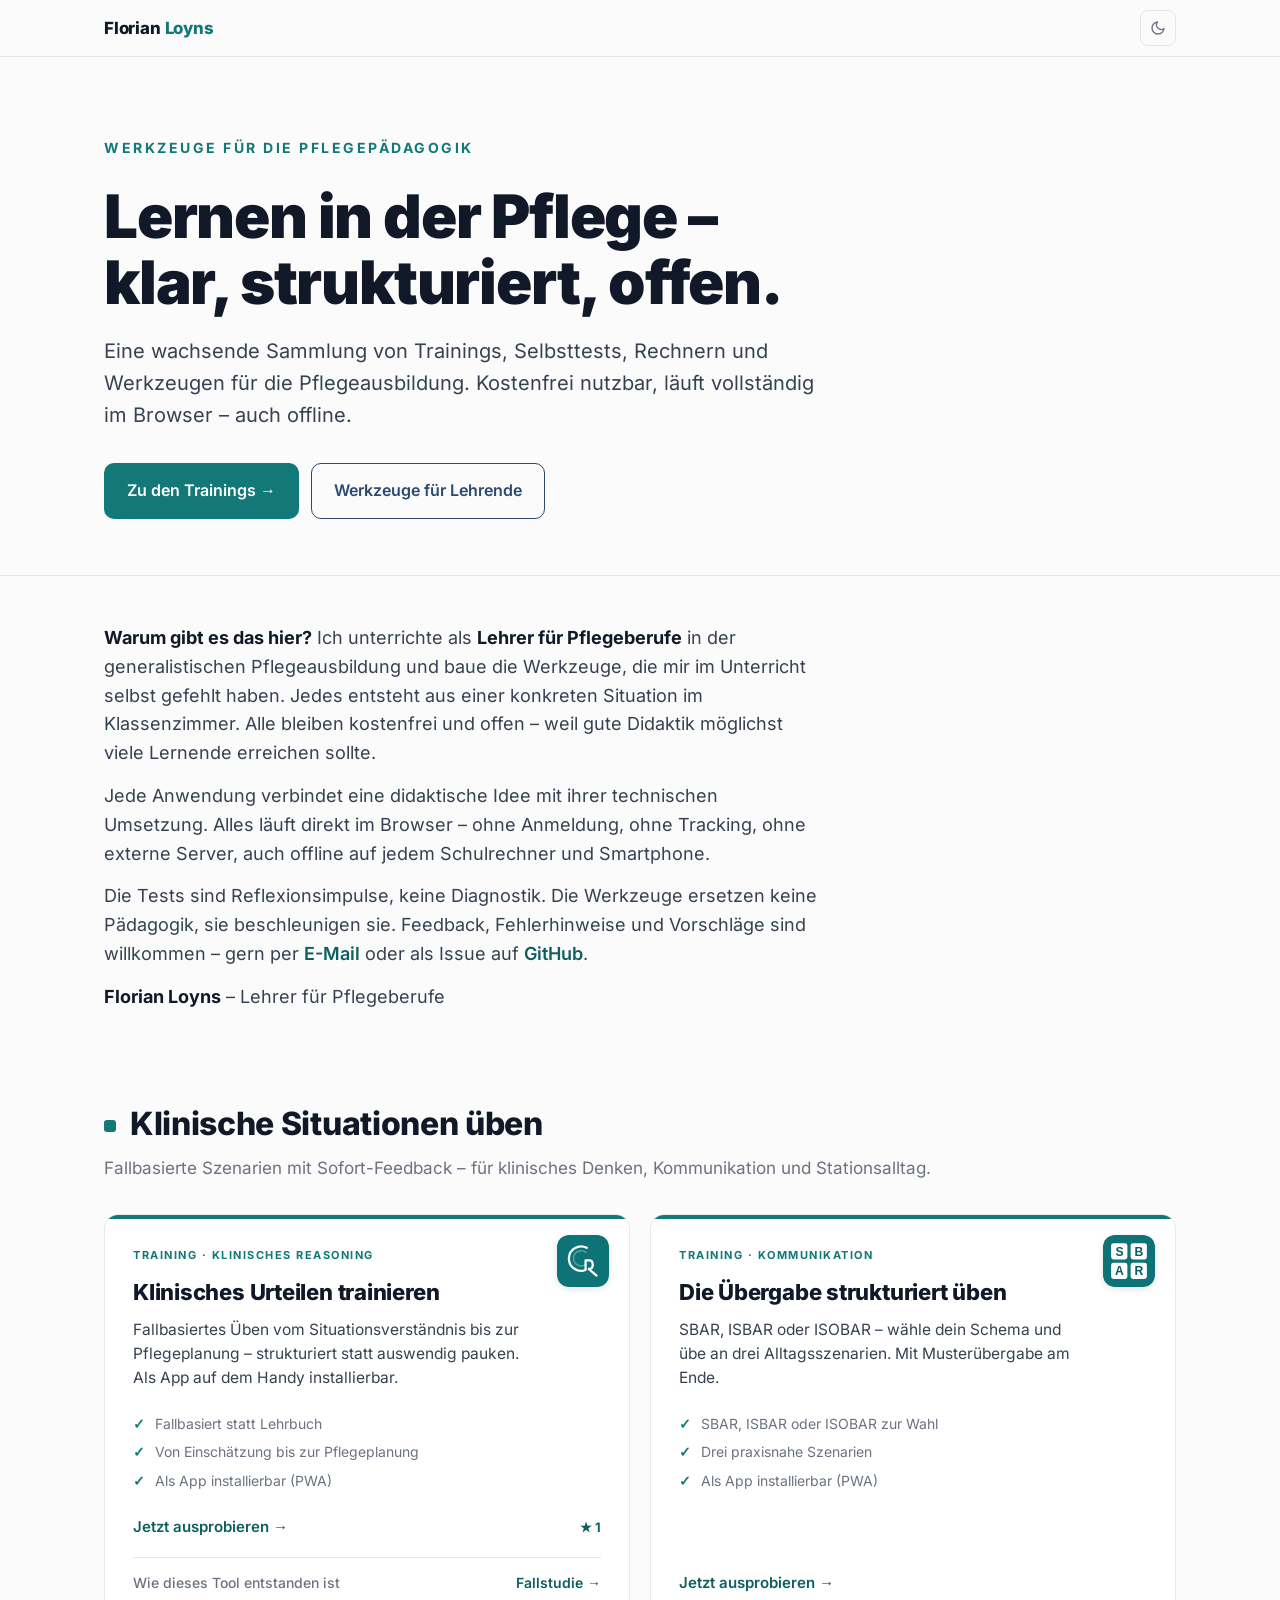
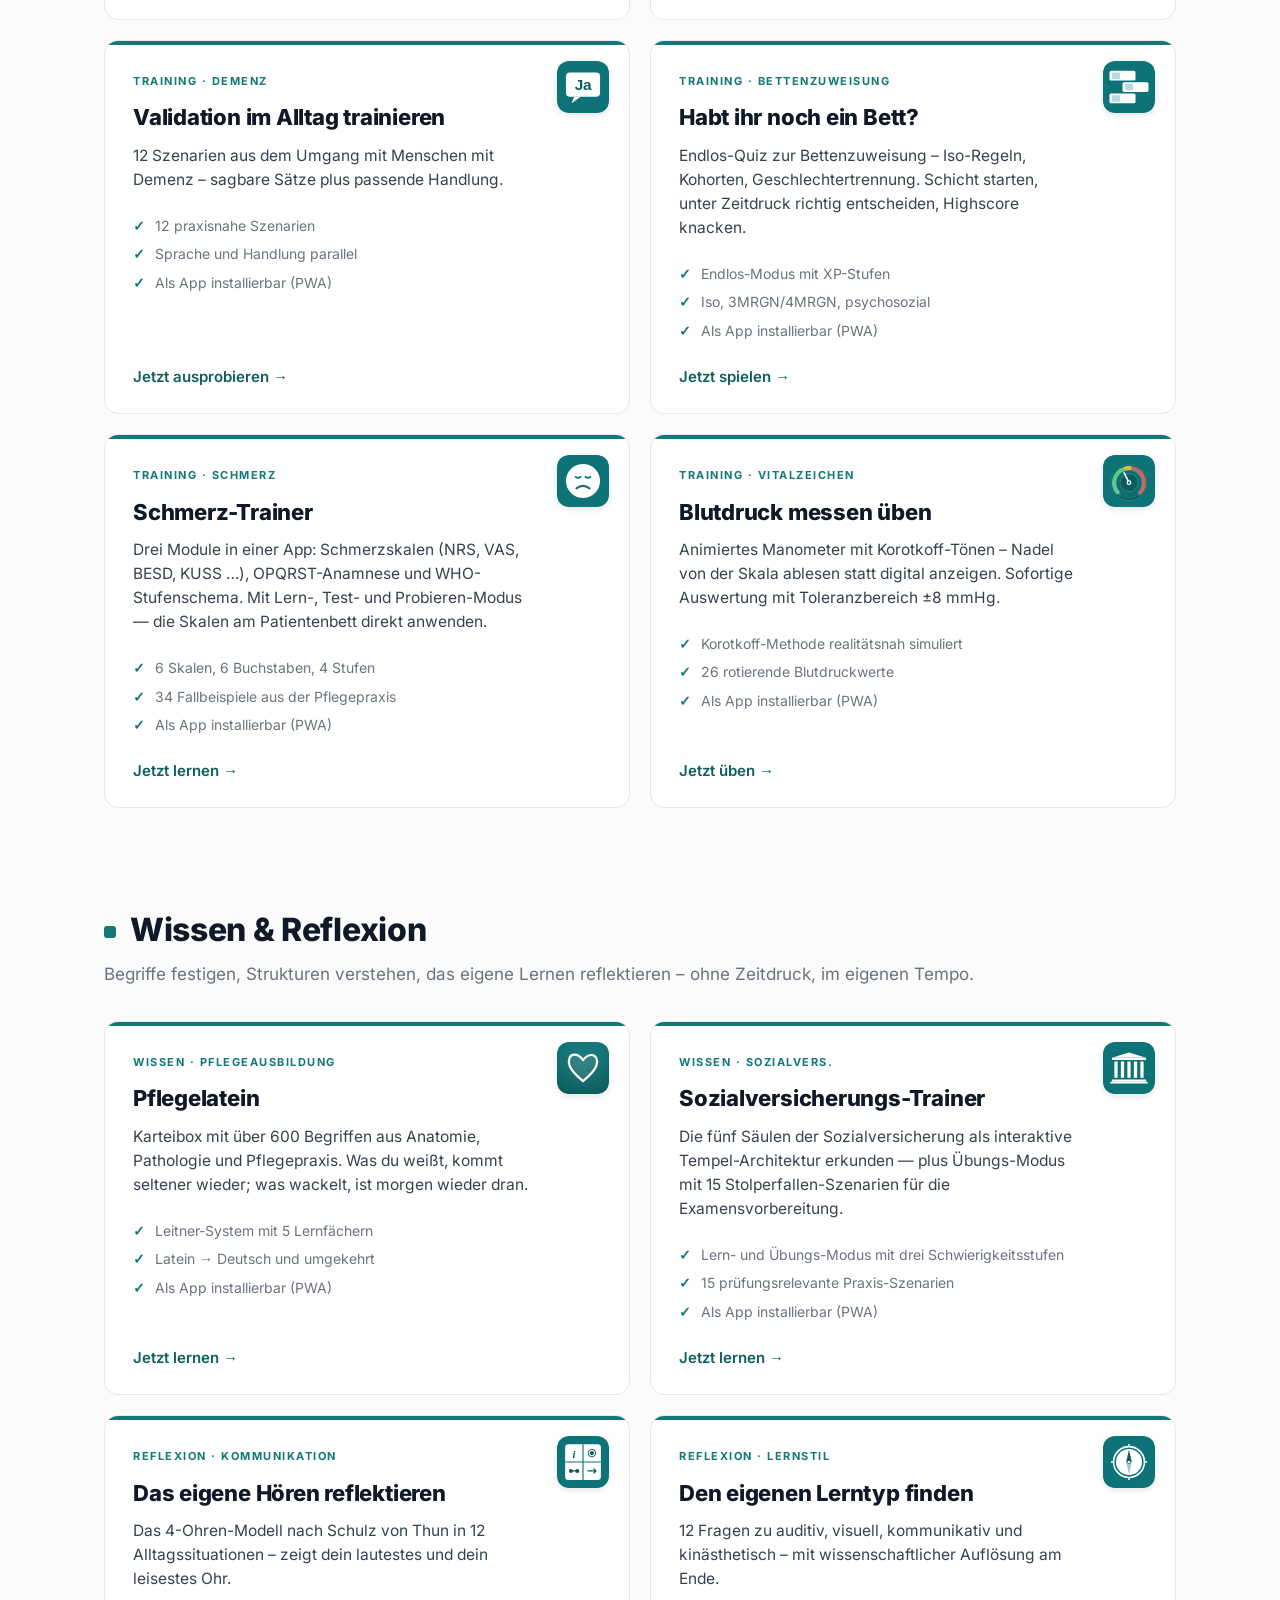
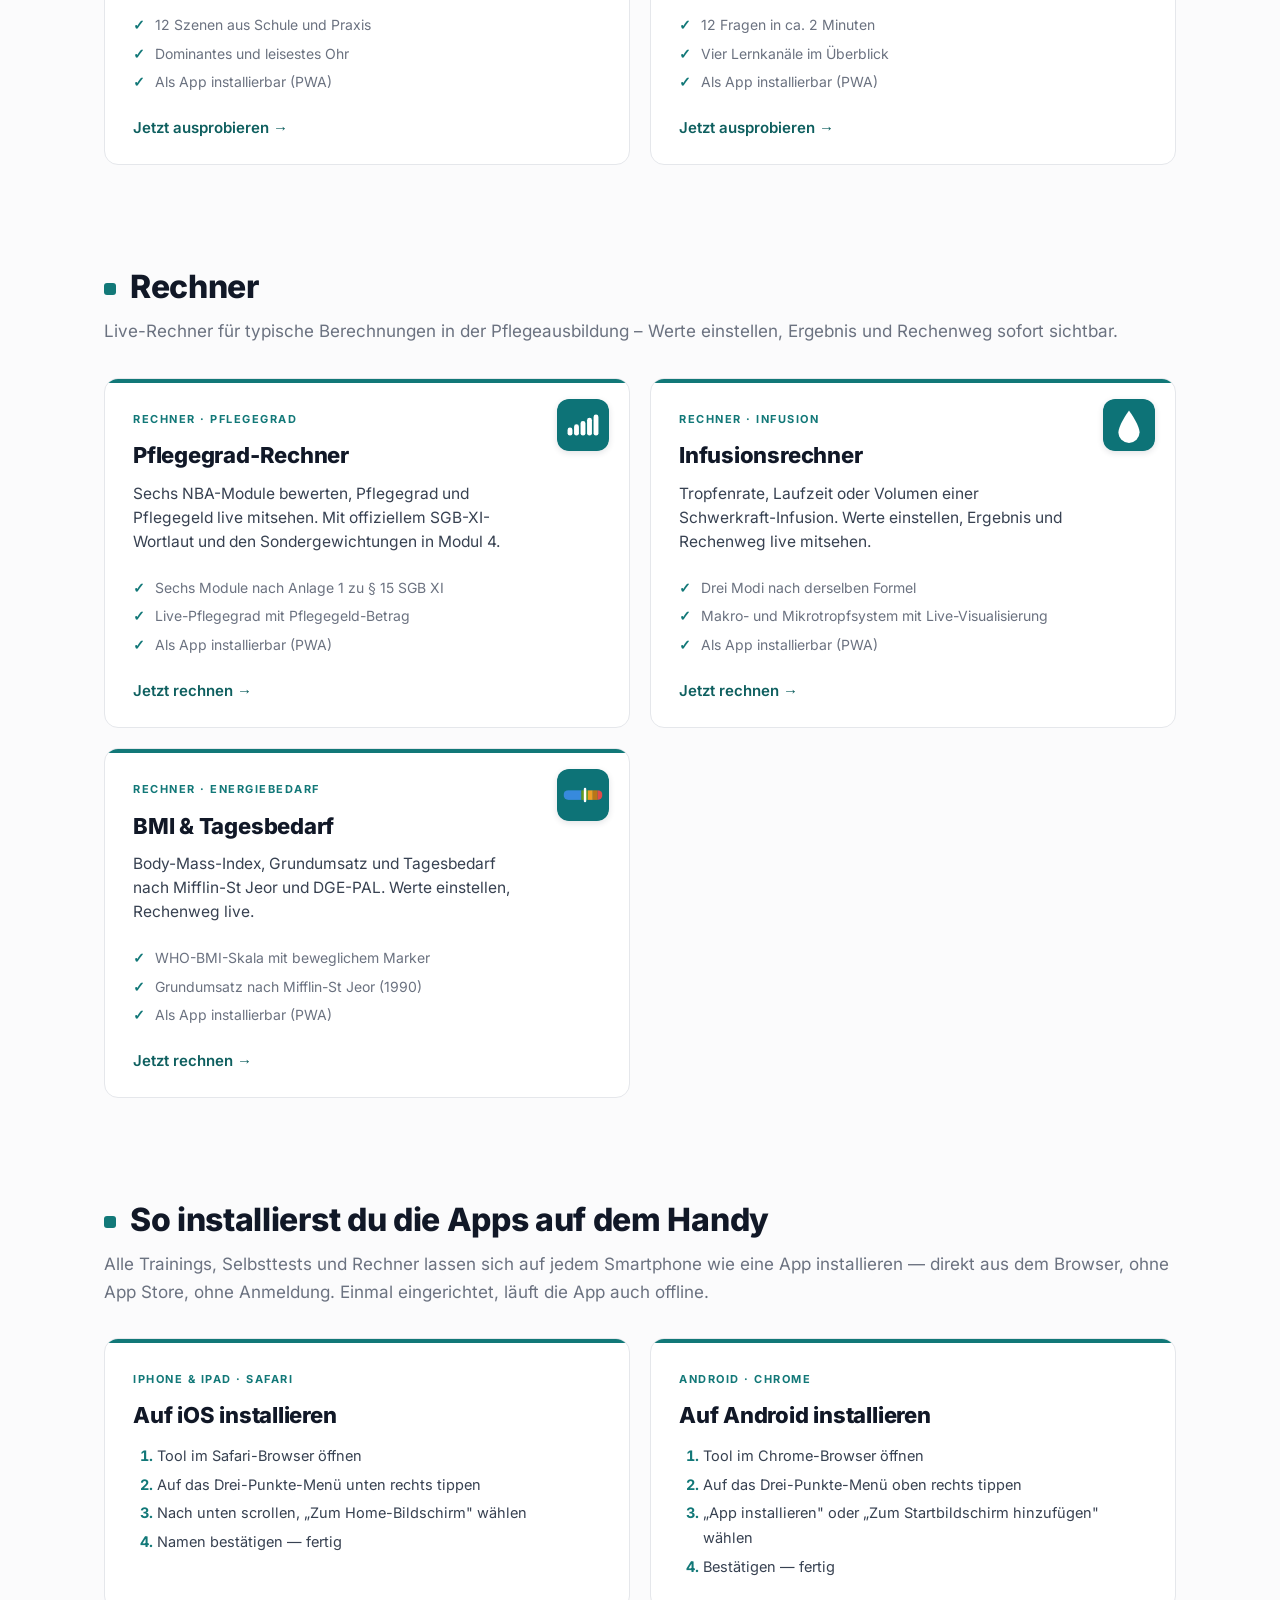
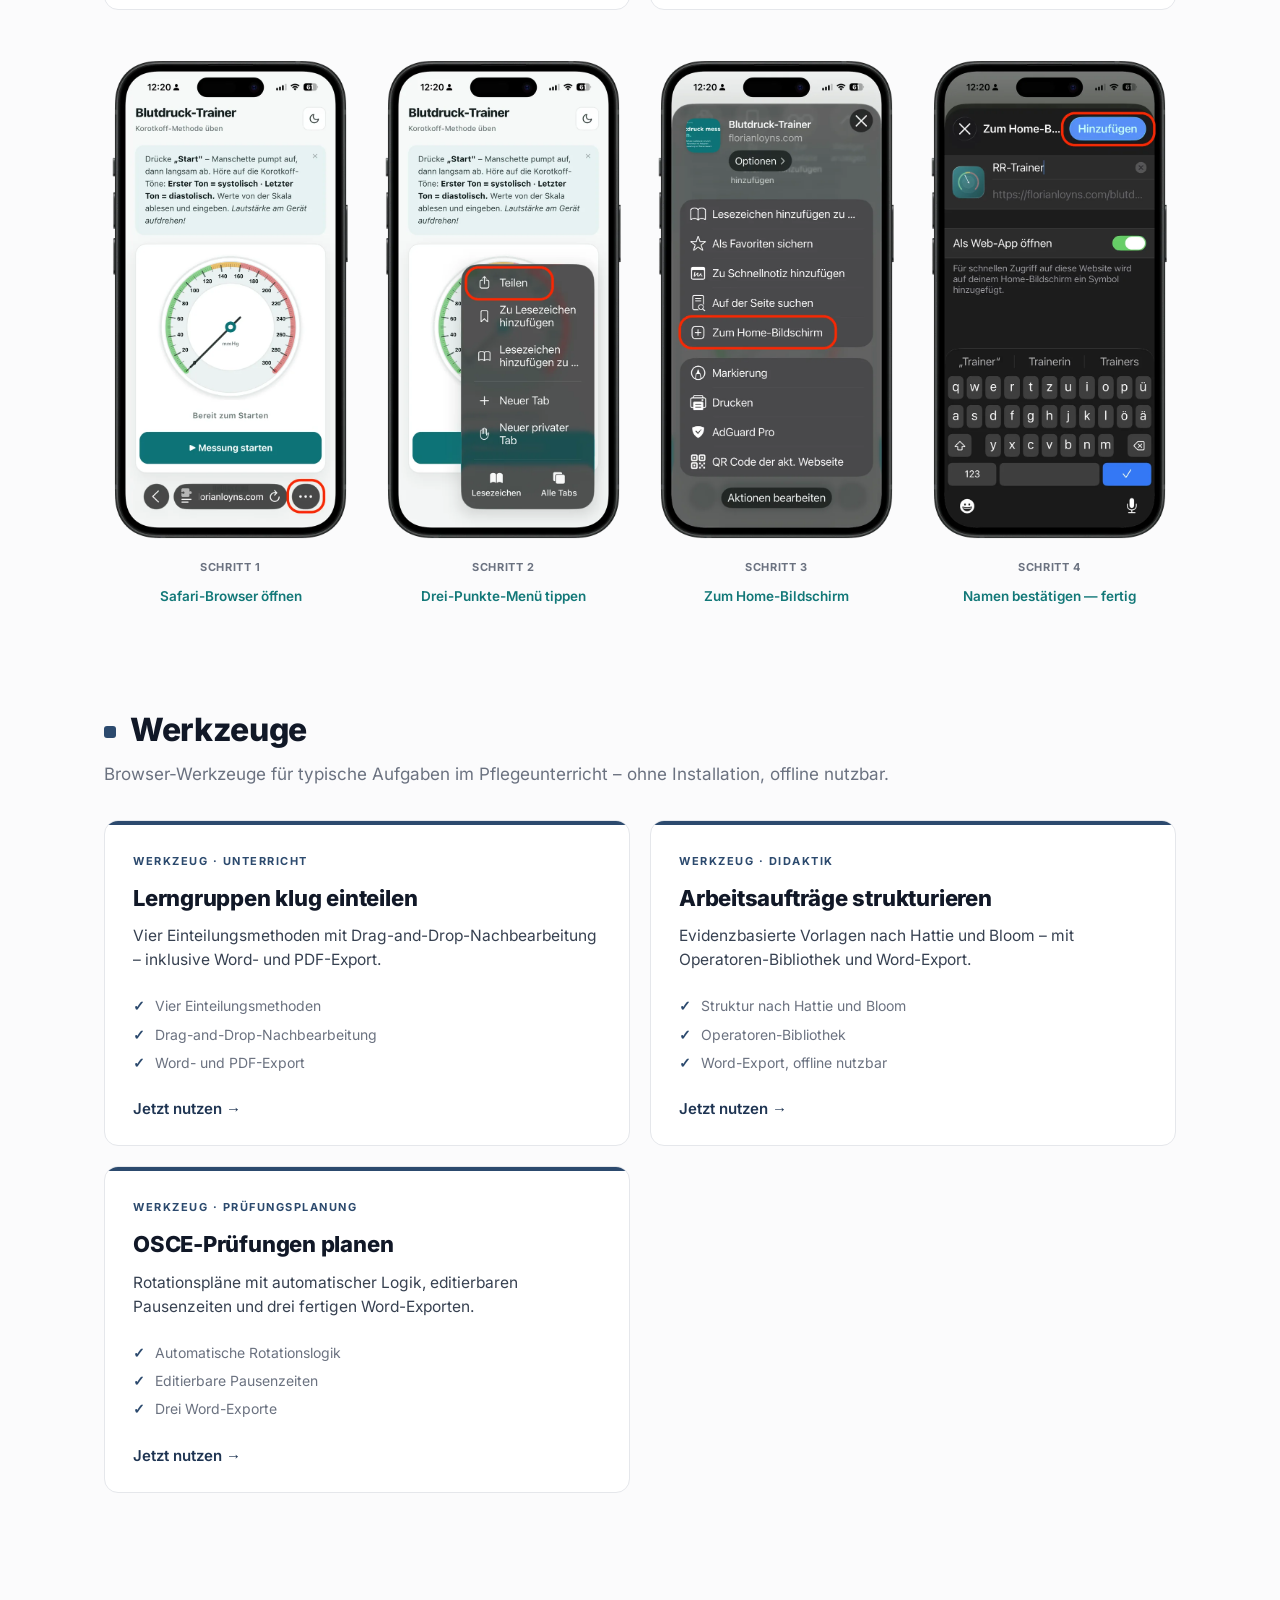
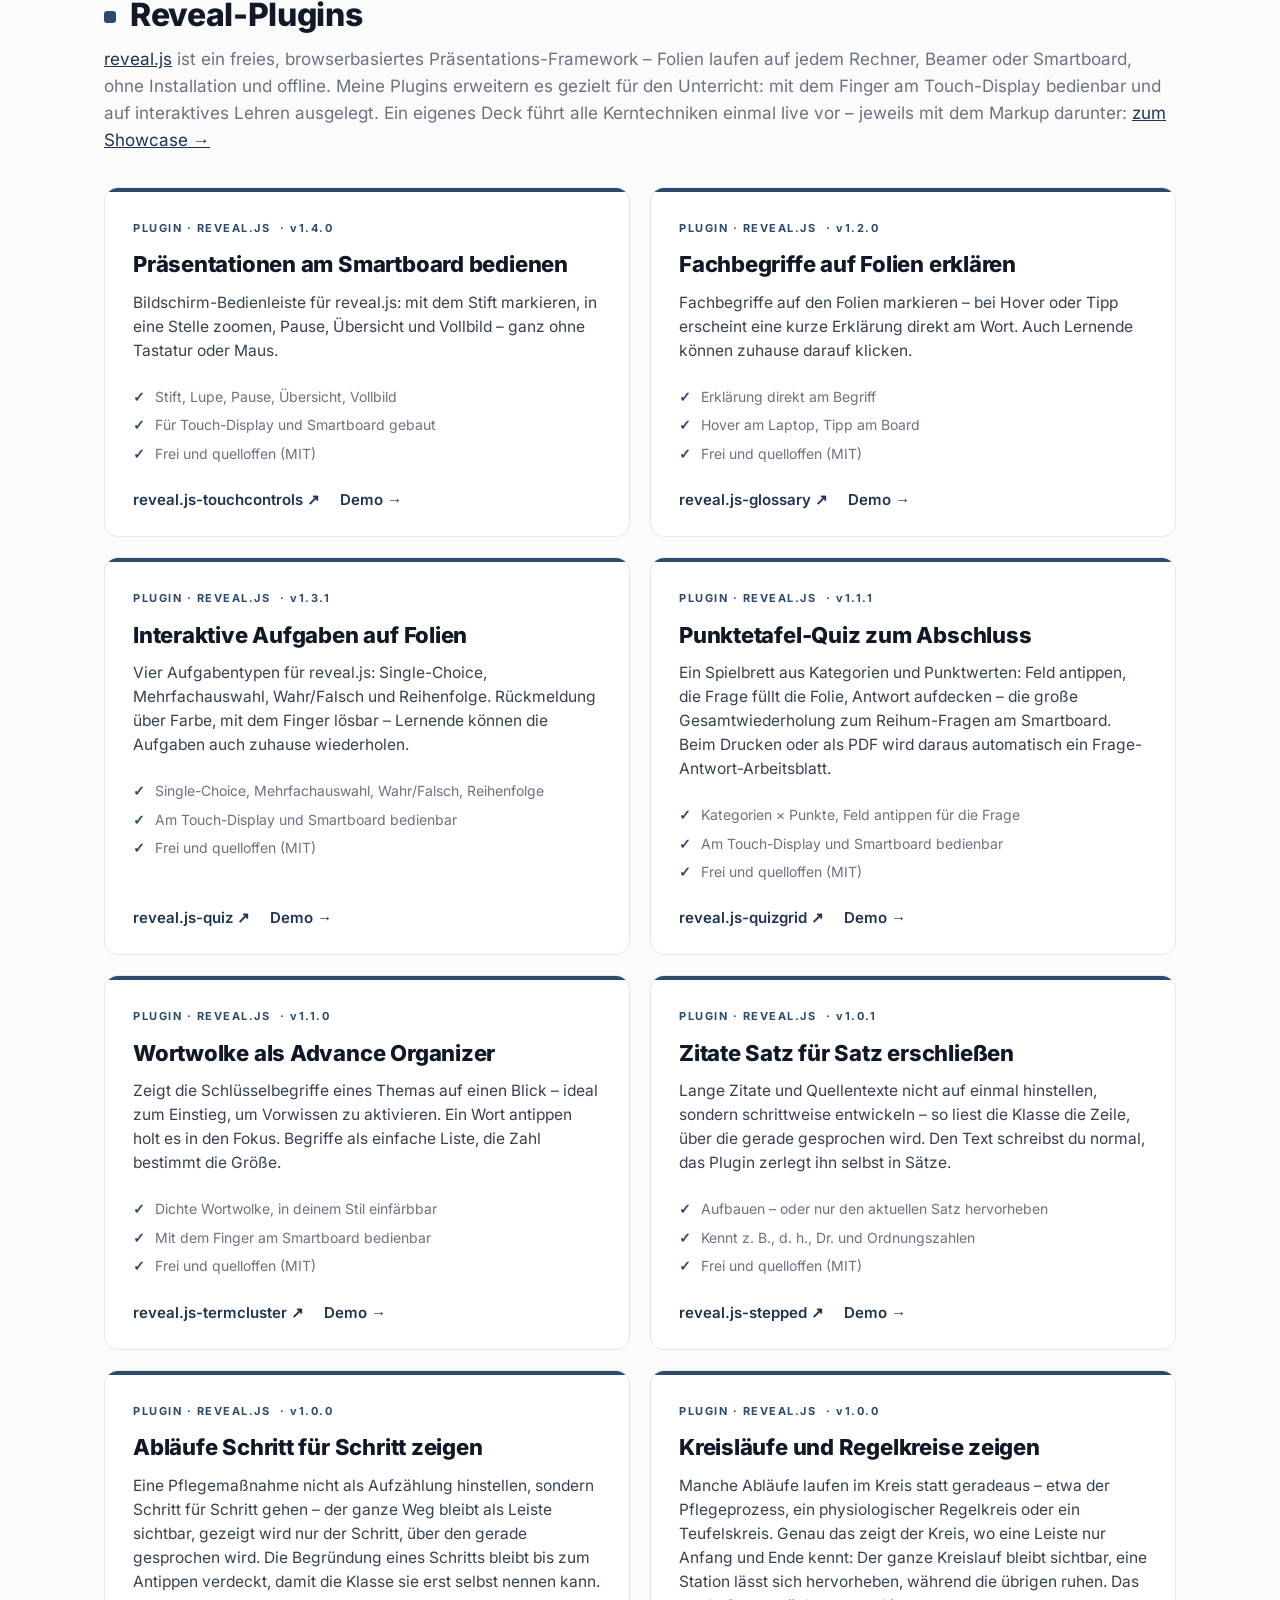
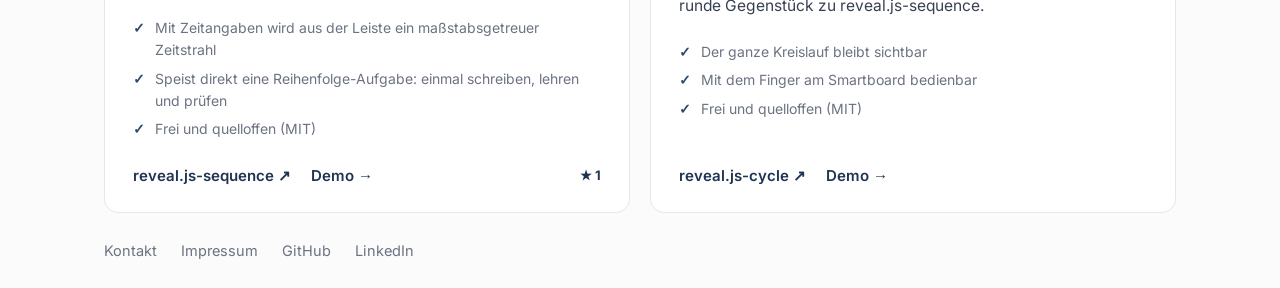
==== index.html @ 2b54a0cd "Add files via upload" ====
<!DOCTYPE html>
<html lang="de">
<head>
  <meta charset="UTF-8">
  <meta name="viewport" content="width=device-width, initial-scale=1.0, viewport-fit=cover">
  <title>Florian Loyns – Werkzeuge für die Pflegepädagogik</title>

  <meta name="description" content="Trainings und Selbsttests für Auszubildende und Werkzeuge für Lehrende in der Pflegeausbildung – kostenfrei, offline nutzbar, open source.">
  <link rel="canonical" href="https://florianloyns.com/">
  <link rel="preload" href="fonts/inter-latin-wght-normal.woff2" as="font" type="font/woff2" crossorigin>
  <meta name="robots" content="index,follow">
  <meta name="theme-color" content="#127878">

  <!-- Inline SVG favicon, 'fl' monogram in teal -->
  <link rel="icon" type="image/svg+xml" href="data:image/svg+xml,%3Csvg%20xmlns%3D%22http%3A%2F%2Fwww.w3.org%2F2000%2Fsvg%22%20viewBox%3D%220%200%2064%2064%22%3E%3Crect%20width%3D%2264%22%20height%3D%2264%22%20rx%3D%2214%22%20fill%3D%22%23127878%22%2F%3E%3Ctext%20x%3D%2232%22%20y%3D%2246%22%20font-family%3D%22system-ui%2C-apple-system%2CSegoe%20UI%2CRoboto%22%20font-size%3D%2236%22%20font-weight%3D%22900%22%20fill%3D%22white%22%20text-anchor%3D%22middle%22%3Efl%3C%2Ftext%3E%3C%2Fsvg%3E">
  <link rel="apple-touch-icon" href="data:image/svg+xml,%3Csvg%20xmlns%3D%22http%3A%2F%2Fwww.w3.org%2F2000%2Fsvg%22%20viewBox%3D%220%200%2064%2064%22%3E%3Crect%20width%3D%2264%22%20height%3D%2264%22%20rx%3D%2214%22%20fill%3D%22%23127878%22%2F%3E%3Ctext%20x%3D%2232%22%20y%3D%2246%22%20font-family%3D%22system-ui%22%20font-size%3D%2236%22%20font-weight%3D%22900%22%20fill%3D%22white%22%20text-anchor%3D%22middle%22%3Efl%3C%2Ftext%3E%3C%2Fsvg%3E">

  <!-- Open Graph -->
  <meta property="og:type" content="website">
  <meta property="og:url" content="https://florianloyns.com/">
  <meta property="og:title" content="Florian Loyns – Werkzeuge für die Pflegepädagogik">
  <meta property="og:description" content="Trainings und Selbsttests für Auszubildende und Werkzeuge für Lehrende in der Pflegeausbildung – kostenfrei, offline nutzbar, open source.">
  <meta property="og:image" content="https://florianloyns.com/og-image.png">
  <meta property="og:image:width" content="1200">
  <meta property="og:image:height" content="630">
  <meta property="og:image:alt" content="Werkzeuge und Selbsttests für die Pflegepädagogik">
  <meta property="og:locale" content="de_DE">

  <!-- Twitter -->
  <meta name="twitter:card" content="summary_large_image">
  <meta name="twitter:title" content="Florian Loyns – Werkzeuge für die Pflegepädagogik">
  <meta name="twitter:description" content="Trainings und Selbsttests für Auszubildende und Werkzeuge für Lehrende.">
  <meta name="twitter:image" content="https://florianloyns.com/og-image.png">

  <!-- Structured Data -->
  <script type="application/ld+json">
  {
    "@context": "https://schema.org",
    "@graph": [
      {
        "@type": "Person",
        "@id": "https://florianloyns.com/#person",
        "name": "Florian Loyns",
        "jobTitle": "Lehrer für Pflegeberufe",
        "description": "Lehrer für Pflegeberufe und Pflegepädagoge. Entwickelt eine frei nutzbare Sammlung von Trainings, Selbsttests und Rechnern für die generalistische Pflegeausbildung – didaktisch konzipiert und technisch selbst umgesetzt.",
        "url": "https://florianloyns.com/",
        "sameAs": ["https://github.com/FlorianLoyns", "https://www.linkedin.com/in/florianloyns/"]
      },
      {
        "@type": "CollectionPage",
        "name": "Werkzeuge für die Pflegepädagogik",
        "description": "Trainings und Selbsttests für Auszubildende und Werkzeuge für Lehrende in der Pflegeausbildung.",
        "url": "https://florianloyns.com/",
        "author": { "@id": "https://florianloyns.com/#person" },
        "inLanguage": "de-DE"
      }
    ]
  }
  </script>

  <style>
    @font-face {
      font-family: "Inter";
      src: url("fonts/inter-latin-wght-normal.woff2") format("woff2");
      font-weight: 100 900;
      font-style: normal;
      font-display: swap;
    }
    :root {
      --teal: #127878;
      --teal-dark: #0e5f5f;
      --teal-soft: #e6f3f3;
      --marine: #2c4a6e;
      --marine-dark: #1e3452;
      --marine-soft: #eef2f7;
      --ink: #111827;
      --body: #374151;
      --muted: #6b7280;
      --bg: #fbfbfc;
      --surface: #ffffff;
      --border: #e5e7eb;
    }
    @media (prefers-color-scheme: dark) {
      :root {
        --teal: #2dd4bf; --teal-dark: #14b8a6; --teal-soft: rgba(45,212,191,.12);
        --marine: #7dd3fc; --marine-dark: #38bdf8; --marine-soft: rgba(125,211,252,.1);
        --ink: #f1f5f9; --body: #cbd5e1; --muted: #94a3b8;
        --bg: #0f172a; --surface: #1e293b; --border: #334155;
      }
    }
    [data-theme="dark"] {
      --teal: #2dd4bf; --teal-dark: #14b8a6; --teal-soft: rgba(45,212,191,.12);
      --marine: #7dd3fc; --marine-dark: #38bdf8; --marine-soft: rgba(125,211,252,.1);
      --ink: #f1f5f9; --body: #cbd5e1; --muted: #94a3b8;
      --bg: #0f172a; --surface: #1e293b; --border: #334155;
    }
    [data-theme="light"] {
      --teal: #127878; --teal-dark: #0e5f5f; --teal-soft: #e6f3f3;
      --marine: #2c4a6e; --marine-dark: #1e3452; --marine-soft: #eef2f7;
      --ink: #111827; --body: #374151; --muted: #6b7280;
      --bg: #fbfbfc; --surface: #ffffff; --border: #e5e7eb;
    }
    *, *::before, *::after { box-sizing: border-box; }
    html { scroll-behavior: smooth; }
    body {
      margin: 0;
      font-family: "Inter", -apple-system, BlinkMacSystemFont, "Segoe UI", Roboto, "Helvetica Neue", Arial, sans-serif;
      background: var(--bg);
      color: var(--body);
      line-height: 1.6;
      font-size: 17px;
      -webkit-font-smoothing: antialiased;
      -webkit-tap-highlight-color: transparent;
      touch-action: manipulation;
    }
    a { color: inherit; }

    .skip-link {
      position: absolute;
      left: 12px;
      top: -60px;
      background: var(--ink);
      color: #fff;
      padding: 10px 16px;
      border-radius: 8px;
      font-weight: 600;
      font-size: 14px;
      text-decoration: none;
      z-index: 100;
      transition: top .15s ease;
    }
    .skip-link:focus { top: 12px; outline: 2px solid var(--teal); }

    :focus-visible {
      outline: 3px solid var(--teal);
      outline-offset: 3px;
      border-radius: 4px;
    }
    .card:focus-visible { outline-offset: 4px; }

    .container {
      max-width: 1120px;
      margin: 0 auto;
      padding: 0 24px;
      padding-left: max(24px, env(safe-area-inset-left));
      padding-right: max(24px, env(safe-area-inset-right));
    }

    /* ========== Hero ========== */
    .hero {
      position: relative;
      padding: 80px 0 56px;
      padding-top: max(80px, env(safe-area-inset-top) + 64px);
      border-bottom: 1px solid var(--border);
    }
    .hero .eyebrow {
      color: var(--teal);
      font-weight: 700;
      font-size: 14px;
      letter-spacing: 2.5px;
      text-transform: uppercase;
      margin: 0 0 24px;
    }
    .hero h1 {
      margin: 0 0 20px;
      color: var(--ink);
      font-size: clamp(36px, 5vw, 60px);
      font-weight: 900;
      line-height: 1.1;
      letter-spacing: -0.02em;
    }
    .hero .lead {
      max-width: 720px;
      margin: 0 0 32px;
      font-size: clamp(18px, 2vw, 20px);
      color: var(--body);
    }
    .hero .actions {
      display: flex;
      gap: 12px;
      flex-wrap: wrap;
    }
    .btn {
      display: inline-flex;
      align-items: center;
      gap: 8px;
      padding: 14px 22px;
      border-radius: 10px;
      font-weight: 600;
      font-size: 16px;
      text-decoration: none;
      transition: transform .15s ease, background .15s ease, gap .15s ease;
      border: 1px solid transparent;
    }
    .btn-primary { background: var(--teal); color: #fff; }
    .btn-primary:hover { background: var(--teal-dark); gap: 12px; }
    .btn-secondary {
      background: transparent;
      color: var(--marine);
      border-color: var(--marine);
    }
    .btn-secondary:hover { background: var(--marine); color: #fff; gap: 12px; }

    /* ========== About ========== */
    .about { padding: 48px 0 16px; }
    .about p {
      max-width: 720px;
      font-size: 18px;
      color: var(--body);
      margin: 0 0 14px;
    }
    .about p strong { color: var(--ink); }
    .about a { color: var(--teal-dark); font-weight: 600; text-decoration: none; }
    .about a:hover { text-decoration: underline; }

    /* ========== Sections ========== */
    section.block { padding: 56px 0 40px; }
    section.block h2 {
      margin: 0 0 6px;
      font-size: clamp(26px, 3vw, 32px);
      font-weight: 800;
      color: var(--ink);
      letter-spacing: -0.01em;
    }
    section.block .section-lead {
      margin: 0 0 32px;
      color: var(--muted);
      font-size: 17px;
    }
    section.block h2::before {
      content: "";
      display: inline-block;
      width: 12px;
      height: 12px;
      border-radius: 3px;
      margin-right: 14px;
      vertical-align: 3px;
    }
    section.block.teal h2::before   { background: var(--teal); }
    section.block.marine h2::before { background: var(--marine); }

    /* ========== Card Grid ========== */
    .grid {
      display: grid;
      grid-template-columns: repeat(2, 1fr);
      gap: 20px;
    }
    @media (max-width: 680px) {
      .grid { grid-template-columns: 1fr; }
    }

    .card {
      background: var(--surface);
      border: 1px solid var(--border);
      border-radius: 14px;
      padding: 28px 28px 24px;
      text-decoration: none;
      color: inherit;
      display: flex;
      flex-direction: column;
      position: relative;
      overflow: hidden;
      transition: transform .18s ease, box-shadow .18s ease, border-color .18s ease;
    }
    .card::before {
      content: "";
      position: absolute;
      inset: 0 0 auto 0;
      height: 4px;
    }
    .card.teal::before   { background: var(--teal); }
    .card.marine::before { background: var(--marine); }

    .card:hover {
      transform: translateY(-2px);
      box-shadow: 0 14px 32px -20px rgba(15, 23, 42, .25);
    }
    .card.teal:hover   { border-color: var(--teal); }
    .card.marine:hover { border-color: var(--marine); }

    .card .tag {
      font-size: 11px;
      letter-spacing: 1.5px;
      text-transform: uppercase;
      font-weight: 700;
      margin: 4px 0 14px;
      display: inline-flex;
      align-items: center;
      gap: 10px;
    }
    .card.teal .tag   { color: var(--teal); }
    .card.marine .tag { color: var(--marine); }

    /* App-icon top-right on featured cards */
    .card-logo {
      position: absolute;
      top: 20px;
      right: 20px;
      width: 52px;
      height: 52px;
      border-radius: 12px;
      box-shadow: 0 2px 6px rgba(15, 23, 42, .12);
    }
    .card.has-logo .tag,
    .card.has-logo h3,
    .card.has-logo > p {
      padding-right: 72px;
    }

    .card h3 {
      margin: 0 0 12px;
      font-size: 22px;
      font-weight: 800;
      color: var(--ink);
      letter-spacing: -0.01em;
      line-height: 1.25;
    }
    .card p {
      margin: 0 0 20px;
      color: var(--body);
      font-size: 15.5px;
      line-height: 1.55;
    }
    .card .features {
      list-style: none;
      margin: 0 0 20px;
      padding: 0;
      font-size: 14px;
      color: var(--muted);
    }
    .card .features li {
      padding: 3px 0 3px 22px;
      position: relative;
    }
    .card .features li::before {
      content: "✓";
      position: absolute;
      left: 0;
      top: 3px;
      font-weight: 700;
    }
    .card.teal   .features li::before { color: var(--teal); }
    .card.marine .features li::before { color: var(--marine); }

    .card .steps {
      margin: 0 0 4px;
      padding-left: 24px;
      font-size: 14.5px;
      line-height: 1.7;
      color: var(--body);
    }
    .card .steps li { padding: 2px 0; }
    .card .steps li::marker { color: var(--teal); font-weight: 700; }

    .card .cta {
      margin-top: auto;
      font-size: 15px;
      font-weight: 600;
      display: inline-flex;
      align-items: center;
      gap: 6px;
    }
    .card.teal .cta   { color: var(--teal-dark); }
    .card.marine .cta { color: var(--marine-dark); }
    .card:hover .cta  { gap: 10px; }
    .card-actions { margin-top: auto; display: flex; gap: 20px; flex-wrap: wrap; }
    .card-actions a { font-size: 15px; font-weight: 600; color: var(--marine-dark); text-decoration: none; }
    .card-actions a:hover { text-decoration: underline; }
    .card.teal .card-actions a { color: var(--teal-dark); }
    .case-link {
      margin-top: 18px;
      padding-top: 14px;
      border-top: 1px solid var(--border);
      display: flex;
      align-items: center;
      justify-content: space-between;
      gap: 12px;
      text-decoration: none;
      font-size: 14px;
    }
    .case-link .case-q { color: var(--muted); font-weight: 500; }
    .case-link .case-cta { color: var(--teal-dark); font-weight: 600; white-space: nowrap; }
    .case-link:hover .case-cta { text-decoration: underline; }

    /* GitHub-Sterne (aus stars.json, nur wenn > 0) */
    .star-badge {
      margin-left: auto;
      display: inline-flex;
      align-items: center;
      gap: 4px;
      font-size: 13px;
      font-weight: 700;
      pointer-events: none;
    }
    .card.teal .star-badge { color: var(--teal-dark); }
    .card.marine .star-badge { color: var(--marine-dark); }
    .card .cta { display: flex; }
    .card .tag .plugin-version { text-transform: none; }

    /* ========== Footer ========== */
    footer {
      margin-top: 0;
      padding: 12px 0 26px;
      color: var(--muted);
      font-size: 14.5px;
    }
    #plugins { padding-bottom: 14px; }
    footer .row {
      display: flex;
      gap: 24px;
      flex-wrap: wrap;
      align-items: center;
    }
    footer a { color: var(--muted); text-decoration: none; transition: opacity .15s; }
    footer a:hover { opacity: .65; }
    footer p { margin: 6px 0; }
    footer .small { font-size: 13px; opacity: .8; }


/* ========== PWA Install Gallery ========== */
    /* PWA-Installationsgalerie */
    .pwa-gallery {
      display: grid;
      grid-template-columns: repeat(4, 1fr);
      gap: 20px;
      margin-top: 40px;
    }
    .pwa-gallery-item {
      display: flex;
      flex-direction: column;
      align-items: center;
      gap: 10px;
    }
    .pwa-gallery-item img {
      width: 100%;
      height: auto;
      display: block;
      border: none;
      border-radius: 0;
      outline: none;
      transition: transform .2s ease;
    }
    .pwa-gallery-item:hover img {
      transform: translateY(-4px);
    }
    /* Dark/light screenshot switching */
    .pwa-img-dark { display: none; }
    .pwa-img-light { display: block; }
    @media (prefers-color-scheme: dark) {
      .pwa-img-dark  { display: block; }
      .pwa-img-light { display: none; }
    }
    [data-theme="dark"]  .pwa-img-dark  { display: block !important; }
    [data-theme="dark"]  .pwa-img-light { display: none  !important; }
    [data-theme="light"] .pwa-img-dark  { display: none  !important; }
    [data-theme="light"] .pwa-img-light { display: block !important; }
    .pwa-step-label {
      font-size: 13.5px;
      font-weight: 600;
      color: var(--teal);
      text-align: center;
    }
    .pwa-step-num {
      font-size: 11px;
      font-weight: 700;
      color: var(--muted);
      text-transform: uppercase;
      letter-spacing: .06em;
    }
    /* Mobile: horizontaler App-Store-Swipe */
    @media (max-width: 680px) {
      .pwa-gallery {
        display: flex;
        overflow-x: auto;
        scroll-snap-type: x mandatory;
        -webkit-overflow-scrolling: touch;
        scrollbar-width: none;
        gap: 14px;
        padding-bottom: 8px;
        margin-left: -16px;
        margin-right: -16px;
        padding-left: 16px;
        padding-right: 16px;
      }
      .pwa-gallery::-webkit-scrollbar { display: none; }
      .pwa-gallery-item {
        flex: 0 0 72vw;
        scroll-snap-align: start;
      }
    }
    /* ========== Theme Toggle ========== */
    .topbar { border-bottom: 1px solid var(--border); }
    .topbar .row { display: flex; align-items: center; height: 56px; }
    .brand { font-weight: 800; font-size: 1.05rem; letter-spacing: -.01em;
      color: var(--ink); text-decoration: none; }
    .brand span { color: var(--teal); }
    .brand:hover { opacity: .85; }
    #btn-theme {
      width: 36px; height: 36px;
      border-radius: 8px;
      background: transparent;
      border: 1px solid var(--border);
      display: grid; place-items: center;
      color: var(--muted);
      cursor: pointer;
      transition: background .15s;
      margin-left: auto;
    }
    #btn-theme:hover { background: var(--border); }


    /* ========== Mobile-Optimierungen ========== */
    @media (max-width: 600px) {
      .container {
        padding-left: max(18px, env(safe-area-inset-left));
        padding-right: max(18px, env(safe-area-inset-right));
      }
      .hero {
        padding: 48px 0 32px;
        padding-top: max(48px, env(safe-area-inset-top) + 32px);
      }
      .hero h1 { font-size: clamp(28px, 8vw, 42px); }
      .about { padding: 32px 0 8px; }
      section.block { padding: 36px 0 28px; }
      .card { padding: 22px 20px 20px; }
      footer { padding: 28px 0 calc(28px + env(safe-area-inset-bottom)); }
    }
  </style>
</head>
<body>

  <a href="#trainings" class="skip-link">Zum Hauptinhalt springen</a>


  <div class="topbar">
    <div class="container">
      <div class="row">
        <a href="/" class="brand">Florian <span>Loyns</span></a>
        <button id="btn-theme" aria-label="Farbschema umschalten">
          <svg id="theme-icon-sun" width="16" height="16" viewBox="0 0 24 24" fill="none" stroke="currentColor" stroke-width="2" stroke-linecap="round" stroke-linejoin="round" style="display:none"><circle cx="12" cy="12" r="4"/><path d="M12 2v2M12 20v2M4.93 4.93l1.41 1.41M17.66 17.66l1.41 1.41M2 12h2M20 12h2M4.93 19.07l1.41-1.41M17.66 6.34l1.41-1.41"/></svg>
          <svg id="theme-icon-moon" width="16" height="16" viewBox="0 0 24 24" fill="none" stroke="currentColor" stroke-width="2" stroke-linecap="round" stroke-linejoin="round"><path d="M21 12.79A9 9 0 1 1 11.21 3 7 7 0 0 0 21 12.79z"/></svg>
        </button>
      </div>
    </div>
  </div>

  <header class="hero">
    <div class="container">
      <p class="eyebrow">Werkzeuge für die Pflegepädagogik</p>
      <h1>Lernen in der Pflege –<br>klar, strukturiert, offen.</h1>
      <p class="lead">
        Eine wachsende Sammlung von Trainings, Selbsttests, Rechnern und Werkzeugen für die Pflegeausbildung.
        Kostenfrei nutzbar, läuft vollständig im Browser – auch offline.
      </p>
      <div class="actions">
        <a href="#trainings" class="btn btn-primary">Zu den Trainings →</a>
        <a href="#werkzeuge" class="btn btn-secondary">Werkzeuge für Lehrende</a>
      </div>
    </div>
  </header>

  <section class="about">
    <div class="container">
      <p><strong>Warum gibt es das hier?</strong> Ich unterrichte als <strong>Lehrer für Pflegeberufe</strong> in der generalistischen Pflegeausbildung und baue die Werkzeuge, die mir im Unterricht selbst gefehlt haben. Jedes entsteht aus einer konkreten Situation im Klassenzimmer. Alle bleiben kostenfrei und offen – weil gute Didaktik möglichst viele Lernende erreichen sollte.</p>
      <p>Jede Anwendung verbindet eine didaktische Idee mit ihrer technischen Umsetzung. Alles läuft direkt im Browser – ohne Anmeldung, ohne Tracking, ohne externe Server, auch offline auf jedem Schulrechner und Smartphone.</p>
      <p>Die Tests sind Reflexionsimpulse, keine Diagnostik. Die Werkzeuge ersetzen keine Pädagogik, sie beschleunigen sie. Feedback, Fehlerhinweise und Vorschläge sind willkommen – gern per <a href="mailto:c-8347@posteo.de">E-Mail</a> oder als Issue auf <a href="https://github.com/FlorianLoyns" target="_blank" rel="noopener noreferrer">GitHub</a>.</p>
      <p><strong>Florian Loyns</strong> – Lehrer für Pflegeberufe</p>
    </div>
  </section>

  <main>

    <section class="block teal" id="trainings" aria-labelledby="trainings-heading">
      <div class="container">
        <h2 id="trainings-heading">Klinische Situationen üben</h2>
        <p class="section-lead">Fallbasierte Szenarien mit Sofort-Feedback – für klinisches Denken, Kommunikation und Stationsalltag.</p>

        <div class="grid">

          <div class="card teal has-logo" data-repo="clinical-reasoning-trainer">
            <svg class="card-logo" viewBox="0 0 64 64" aria-hidden="true" xmlns="http://www.w3.org/2000/svg">
              <rect width="64" height="64" rx="12" fill="#0d7377"/>
              <g transform="translate(8 5) scale(0.75)" fill="none" stroke="#ffffff" stroke-linecap="round" stroke-linejoin="round">
                <path d="M38.2 14.4 A20 20 0 1 0 36.2 50.7 V35 H42 C46 35 48 38 48 42 S46 49 42 49" stroke-width="3.7"/>
                <path d="M36.9 21.9 A12.6 12.6 0 1 0 36.9 41.3" stroke-width="2.4" opacity="0.32"/>
                <path d="M41.5 49.1 L54.2 60" stroke-width="3.7"/>
              </g>
            </svg>
            <span class="tag">
              Training · Klinisches Reasoning
            </span>
            <h3>Klinisches Urteilen trainieren</h3>
            <p>Fallbasiertes Üben vom Situationsverständnis bis zur Pflegeplanung – strukturiert statt auswendig pauken. Als App auf dem Handy installierbar.</p>
            <ul class="features">
              <li>Fallbasiert statt Lehrbuch</li>
              <li>Von Einschätzung bis zur Pflegeplanung</li>
              <li>Als App installierbar (PWA)</li>
            </ul>
            <div class="card-actions">
              <a href="https://florianloyns.com/clinical-reasoning-trainer/">Jetzt ausprobieren →</a>
            </div>
            <a class="case-link" href="https://florianloyns.com/fallstudien/clinical-reasoning-trainer/">
              <span class="case-q">Wie dieses Tool entstanden ist</span>
              <span class="case-cta">Fallstudie →</span>
            </a>
          </div>

          <a class="card teal has-logo" data-repo="isbar-trainer" href="https://florianloyns.com/isbar-trainer/">
            <svg class="card-logo" viewBox="0 0 64 64" aria-hidden="true" xmlns="http://www.w3.org/2000/svg">
              <rect width="64" height="64" rx="12" fill="#0d7377"/>
              <g fill="#ffffff">
                <rect x="10" y="10" width="20" height="20" rx="3"/>
                <rect x="34" y="10" width="20" height="20" rx="3"/>
                <rect x="10" y="34" width="20" height="20" rx="3"/>
                <rect x="34" y="34" width="20" height="20" rx="3"/>
              </g>
              <g fill="#0a5c5f"
                 font-family="-apple-system, BlinkMacSystemFont, 'Segoe UI', sans-serif"
                 font-size="15" font-weight="800" text-anchor="middle"
                 letter-spacing="-0.5">
                <text x="20" y="25.5">S</text>
                <text x="44" y="25.5">B</text>
                <text x="20" y="49.5">A</text>
                <text x="44" y="49.5">R</text>
              </g>
            </svg>
            <span class="tag">
              Training · Kommunikation
            </span>
            <h3>Die Übergabe strukturiert üben</h3>
            <p>SBAR, ISBAR oder ISOBAR – wähle dein Schema und übe an drei Alltagsszenarien. Mit Musterübergabe am Ende.</p>
            <ul class="features">
              <li>SBAR, ISBAR oder ISOBAR zur Wahl</li>
              <li>Drei praxisnahe Szenarien</li>
              <li>Als App installierbar (PWA)</li>
            </ul>
            <span class="cta">Jetzt ausprobieren →</span>
          </a>

          <a class="card teal has-logo" data-repo="validation-training" href="https://florianloyns.com/validation-training/">
            <svg class="card-logo" viewBox="0 0 64 64" aria-hidden="true" xmlns="http://www.w3.org/2000/svg">
              <rect width="64" height="64" rx="12" fill="#0d7377"/>
              <rect x="11" y="14" width="42" height="30" rx="5" fill="#ffffff"/>
              <path d="M 21 44 L 18 52 L 29 44 Z" fill="#ffffff"/>
              <text x="32" y="36"
                    font-family="-apple-system, BlinkMacSystemFont, 'Segoe UI', sans-serif"
                    font-size="19" font-weight="800" fill="#0a5c5f"
                    text-anchor="middle" letter-spacing="-0.5">Ja</text>
            </svg>
            <span class="tag">
              Training · Demenz
            </span>
            <h3>Validation im Alltag trainieren</h3>
            <p>12 Szenarien aus dem Umgang mit Menschen mit Demenz – sagbare Sätze plus passende Handlung.</p>
            <ul class="features">
              <li>12 praxisnahe Szenarien</li>
              <li>Sprache und Handlung parallel</li>
              <li>Als App installierbar (PWA)</li>
            </ul>
            <span class="cta">Jetzt ausprobieren →</span>
          </a>

          <a class="card teal has-logo" data-repo="noch-ein-bett" href="https://florianloyns.com/noch-ein-bett/">
            <svg class="card-logo" viewBox="0 0 64 64" aria-hidden="true" xmlns="http://www.w3.org/2000/svg">
              <rect width="64" height="64" rx="12" fill="#0d7377"/>
              <rect x="8"  y="12" width="32" height="12" rx="2" fill="#ffffff"/>
              <rect x="11" y="14" width="10" height="8"  rx="1.5" fill="#b5dbdb"/>
              <rect x="24" y="26" width="32" height="12" rx="2" fill="#ffffff"/>
              <rect x="27" y="28" width="10" height="8"  rx="1.5" fill="#b5dbdb"/>
              <rect x="8"  y="40" width="32" height="12" rx="2" fill="#ffffff"/>
              <rect x="11" y="42" width="10" height="8"  rx="1.5" fill="#b5dbdb"/>
            </svg>
            <span class="tag">
              Training · Betten&shy;zuweisung
            </span>
            <h3>Habt ihr noch ein Bett?</h3>
            <p>Endlos-Quiz zur Bettenzuweisung – Iso-Regeln, Kohorten, Geschlechtertrennung. Schicht starten, unter Zeitdruck richtig entscheiden, Highscore knacken.</p>
            <ul class="features">
              <li>Endlos-Modus mit XP-Stufen</li>
              <li>Iso, 3MRGN/4MRGN, psychosozial</li>
              <li>Als App installierbar (PWA)</li>
            </ul>
            <span class="cta">Jetzt spielen →</span>
          </a>

          <a class="card teal has-logo" data-repo="schmerz-trainer" href="https://florianloyns.com/schmerz-trainer/">
            <svg class="card-logo" viewBox="0 0 64 64" aria-hidden="true" xmlns="http://www.w3.org/2000/svg">
              <rect width="64" height="64" rx="12" fill="#0d7377"/>
              <circle cx="32" cy="32" r="21" fill="#ffffff"/>
              <g stroke="#0d7377" stroke-width="2.4" stroke-linecap="round" fill="none">
                <path d="M 23 27 Q 26 29 29 27"/>
                <path d="M 35 27 Q 38 29 41 27"/>
              </g>
              <path d="M 24 41 Q 32 35 40 41" stroke="#0d7377" stroke-width="2.6" fill="none" stroke-linecap="round"/>
            </svg>
            <span class="tag">
              Training · Schmerz
            </span>
            <h3>Schmerz-Trainer</h3>
            <p>Drei Module in einer App: Schmerzskalen (NRS, VAS, BESD, KUSS …), OPQRST-Anamnese und WHO-Stufenschema. Mit Lern-, Test- und Probieren-Modus — die Skalen am Patientenbett direkt anwenden.</p>
            <ul class="features">
              <li>6 Skalen, 6 Buchstaben, 4 Stufen</li>
              <li>34 Fallbeispiele aus der Pflegepraxis</li>
              <li>Als App installierbar (PWA)</li>
            </ul>
            <span class="cta">Jetzt lernen →</span>
          </a>

          <a class="card teal has-logo" data-repo="blutdruck-trainer" href="https://florianloyns.com/blutdruck-trainer/">
            <svg class="card-logo" viewBox="0 0 64 64" aria-hidden="true" xmlns="http://www.w3.org/2000/svg">
              <rect width="64" height="64" rx="12" fill="#0d7377"/>
              <!-- Gehäuse -->
              <circle cx="32" cy="34" r="22" fill="#0a5c5f" stroke="rgba(255,255,255,0.15)" stroke-width="1"/>
              <circle cx="32" cy="34" r="20" fill="#0c6e72"/>
              <!-- Grauer Track -->
              <path d="M 19 47 A 18 18 0 1 1 45 47" fill="none" stroke="rgba(255,255,255,0.2)" stroke-width="5" stroke-linecap="round"/>
              <!-- Grüne Zone -->
              <path d="M 19 47 A 18 18 0 0 1 26 17" fill="none" stroke="rgba(100,220,140,0.8)" stroke-width="5" stroke-linecap="butt"/>
              <!-- Gelbe Zone -->
              <path d="M 26 17 A 18 18 0 0 1 35 16" fill="none" stroke="rgba(255,205,60,0.8)" stroke-width="5" stroke-linecap="butt"/>
              <!-- Rote Zone -->
              <path d="M 35 16 A 18 18 0 0 1 45 47" fill="none" stroke="rgba(255,90,90,0.7)" stroke-width="5" stroke-linecap="butt"/>
              <!-- Innerer Kreis -->
              <circle cx="32" cy="34" r="11" fill="#0a5c5f" stroke="rgba(255,255,255,0.2)" stroke-width="1"/>
              <!-- Nadel ~120 mmHg -->
              <line x1="32" y1="34" x2="26" y2="22" stroke="white" stroke-width="2" stroke-linecap="round"/>
              <!-- Pivot -->
              <circle cx="32" cy="34" r="3" fill="white"/>
              <circle cx="32" cy="34" r="1.5" fill="#0d7377"/>
            </svg>
            <span class="tag">
              Training · Vitalzeichen
            </span>
            <h3>Blutdruck messen üben</h3>
            <p>Animiertes Manometer mit Korotkoff-Tönen – Nadel von der Skala ablesen statt digital anzeigen. Sofortige Auswertung mit Toleranzbereich ±8 mmHg.</p>
            <ul class="features">
              <li>Korotkoff-Methode realitätsnah simuliert</li>
              <li>26 rotierende Blutdruckwerte</li>
              <li>Als App installierbar (PWA)</li>
            </ul>
            <span class="cta">Jetzt üben →</span>
          </a>

        </div>
      </div>
    </section>

    <section class="block teal" id="wissen" aria-labelledby="wissen-heading">
      <div class="container">
        <h2 id="wissen-heading">Wissen &amp; Reflexion</h2>
        <p class="section-lead">Begriffe festigen, Strukturen verstehen, das eigene Lernen reflektieren – ohne Zeitdruck, im eigenen Tempo.</p>

        <div class="grid">

          <a class="card teal has-logo" data-repo="pflegelatein" href="https://florianloyns.com/pflegelatein/">
            <svg class="card-logo" viewBox="0 0 512 512" aria-hidden="true" xmlns="http://www.w3.org/2000/svg">
              <defs>
                <linearGradient id="pflegelatein-bg" x1="0" y1="0" x2="0" y2="1">
                  <stop offset="0%" stop-color="#0d7377"/>
                  <stop offset="100%" stop-color="#0a5c5f"/>
                </linearGradient>
                <radialGradient id="pflegelatein-glow" cx="50%" cy="40%" r="65%">
                  <stop offset="0%" stop-color="#fbf9f3" stop-opacity="0.10"/>
                  <stop offset="100%" stop-color="#fbf9f3" stop-opacity="0"/>
                </radialGradient>
              </defs>
              <rect width="512" height="512" rx="96" fill="url(#pflegelatein-bg)"/>
              <rect width="512" height="512" rx="96" fill="url(#pflegelatein-glow)"/>
              <path d="M 256 178
                       C 238 152, 205 124, 170 124
                       C 122 124, 108 180, 123 230
                       C 138 280, 196 335, 256 385
                       C 316 335, 374 280, 389 230
                       C 404 182, 388 128, 342 128
                       C 307 128, 274 152, 256 178 Z"
                    fill="rgba(251,249,243,0.08)"
                    stroke="#fbf9f3" stroke-width="22"
                    stroke-linejoin="round" stroke-linecap="round"/>
            </svg>
            <span class="tag">
              Wissen · Pflege&shy;ausbildung
            </span>
            <h3>Pflegelatein</h3>
            <p>Karteibox mit über 600 Begriffen aus Anatomie, Pathologie und Pflegepraxis. Was du weißt, kommt seltener wieder; was wackelt, ist morgen wieder dran.</p>
            <ul class="features">
              <li>Leitner-System mit 5 Lernfächern</li>
              <li>Latein → Deutsch und umgekehrt</li>
              <li>Als App installierbar (PWA)</li>
            </ul>
            <span class="cta">Jetzt lernen →</span>
          </a>

          <a class="card teal has-logo" data-repo="sozialversicherungs-trainer" href="https://florianloyns.com/sozialversicherungs-trainer/">
            <svg class="card-logo" viewBox="0 0 64 64" aria-hidden="true" xmlns="http://www.w3.org/2000/svg">
              <rect width="64" height="64" rx="12" fill="#0d7377"/>
              <path d="M 12 19 L 32 13 L 52 19 Z" fill="#ffffff"/>
              <rect x="11" y="19" width="42" height="3" rx="0.5" fill="#ffffff"/>
              <g fill="#ffffff">
                <rect x="14" y="24" width="4" height="20"/>
                <rect x="22" y="24" width="4" height="20"/>
                <rect x="30" y="24" width="4" height="20"/>
                <rect x="38" y="24" width="4" height="20"/>
                <rect x="46" y="24" width="4" height="20"/>
              </g>
              <rect x="11" y="46" width="42" height="3" rx="0.5" fill="#ffffff"/>
              <rect x="9" y="49" width="46" height="2" rx="0.5" fill="#ffffff"/>
            </svg>
            <span class="tag">
              Wissen · Sozialvers.
            </span>
            <h3>Sozialversicherungs-Trainer</h3>
            <p>Die fünf Säulen der Sozialversicherung als interaktive Tempel-Architektur erkunden — plus Übungs-Modus mit 15 Stolperfallen-Szenarien für die Examensvorbereitung.</p>
            <ul class="features">
              <li>Lern- und Übungs-Modus mit drei Schwierigkeitsstufen</li>
              <li>15 prüfungsrelevante Praxis-Szenarien</li>
              <li>Als App installierbar (PWA)</li>
            </ul>
            <span class="cta">Jetzt lernen →</span>
          </a>

          <a class="card teal has-logo" data-repo="vier-ohren-selbsttest" href="https://florianloyns.com/vier-ohren-selbsttest/">
            <svg class="card-logo" viewBox="0 0 64 64" aria-hidden="true" xmlns="http://www.w3.org/2000/svg">
              <rect width="64" height="64" rx="12" fill="#0d7377"/>
              <rect x="10" y="10" width="44" height="44" rx="4" fill="#ffffff"/>
              <line x1="32" y1="10" x2="32" y2="54" stroke="#0d7377" stroke-width="1.4"/>
              <line x1="10" y1="32" x2="54" y2="32" stroke="#0d7377" stroke-width="1.4"/>
              <text x="21" y="27"
                    font-family="-apple-system, BlinkMacSystemFont, 'Segoe UI', serif"
                    font-size="13" font-weight="800" fill="#0a5c5f"
                    text-anchor="middle" font-style="italic">i</text>
              <circle cx="43" cy="21" r="2.6" fill="#0a5c5f"/>
              <circle cx="43" cy="21" r="4.6" fill="none" stroke="#0a5c5f" stroke-width="1.2"/>
              <circle cx="17" cy="43" r="2.4" fill="#0a5c5f"/>
              <circle cx="25" cy="43" r="2.4" fill="#0a5c5f"/>
              <line x1="17" y1="43" x2="25" y2="43" stroke="#0a5c5f" stroke-width="1.4"/>
              <path d="M 38 43 L 48 43 M 45.5 40.5 L 48 43 L 45.5 45.5"
                    stroke="#0a5c5f" stroke-width="1.6" fill="none"
                    stroke-linecap="round" stroke-linejoin="round"/>
            </svg>
            <span class="tag">
              Reflexion · Kommunikation
            </span>
            <h3>Das eigene Hören reflektieren</h3>
            <p>Das 4-Ohren-Modell nach Schulz von Thun in 12 Alltagssituationen – zeigt dein lautestes und dein leisestes Ohr.</p>
            <ul class="features">
              <li>12 Szenen aus Schule und Praxis</li>
              <li>Dominantes und leisestes Ohr</li>
              <li>Als App installierbar (PWA)</li>
            </ul>
            <span class="cta">Jetzt ausprobieren →</span>
          </a>

          <a class="card teal has-logo" data-repo="lerntypentest" href="https://florianloyns.com/lerntypentest/">
            <svg class="card-logo" viewBox="0 0 64 64" aria-hidden="true" xmlns="http://www.w3.org/2000/svg">
              <rect width="64" height="64" rx="12" fill="#0d7377"/>
              <circle cx="32" cy="32" r="19" fill="none" stroke="#ffffff" stroke-width="2"/>
              <circle cx="32" cy="32" r="16" fill="#ffffff"/>
              <path d="M 32 17 L 28.5 32 L 32 31 L 35.5 32 Z" fill="#0a5c5f"/>
              <path d="M 32 47 L 28.5 32 L 32 33 L 35.5 32 Z" fill="#0d7377" opacity="0.4"/>
              <circle cx="32" cy="32" r="2" fill="#ffffff" stroke="#0a5c5f" stroke-width="0.8"/>
              <g fill="#ffffff">
                <circle cx="32" cy="11"  r="1.2"/>
                <circle cx="53" cy="32"  r="1.2"/>
                <circle cx="32" cy="53"  r="1.2"/>
                <circle cx="11" cy="32"  r="1.2"/>
              </g>
            </svg>
            <span class="tag">
              Reflexion · Lernstil
            </span>
            <h3>Den eigenen Lerntyp finden</h3>
            <p>12 Fragen zu auditiv, visuell, kommunikativ und kinästhetisch – mit wissenschaftlicher Auflösung am Ende.</p>
            <ul class="features">
              <li>12 Fragen in ca. 2 Minuten</li>
              <li>Vier Lernkanäle im Überblick</li>
              <li>Als App installierbar (PWA)</li>
            </ul>
            <span class="cta">Jetzt ausprobieren →</span>
          </a>

        </div>
      </div>
    </section>

    <section class="block teal" id="rechner" aria-labelledby="rechner-heading">
      <div class="container">
        <h2 id="rechner-heading">Rechner</h2>
        <p class="section-lead">Live-Rechner für typische Berechnungen in der Pflegeausbildung – Werte einstellen, Ergebnis und Rechenweg sofort sichtbar.</p>

        <div class="grid">

          <a class="card teal has-logo" data-repo="pflegegrad-rechner" href="https://florianloyns.com/pflegegrad-rechner/">
            <svg class="card-logo" viewBox="0 0 64 64" aria-hidden="true" xmlns="http://www.w3.org/2000/svg">
              <rect width="64" height="64" rx="12" fill="#0d7377"/>
              <g fill="#ffffff">
                <rect x="13" y="35" width="6" height="10" rx="3"/>
                <rect x="21" y="31" width="6" height="14" rx="3"/>
                <rect x="29" y="27" width="6" height="18" rx="3"/>
                <rect x="37" y="23" width="6" height="22" rx="3"/>
                <rect x="45" y="19" width="6" height="26" rx="3"/>
              </g>
            </svg>
            <span class="tag">
              Rechner · Pflegegrad
            </span>
            <h3>Pflegegrad-Rechner</h3>
            <p>Sechs NBA-Module bewerten, Pflegegrad und Pflegegeld live mitsehen. Mit offiziellem SGB-XI-Wortlaut und den Sondergewichtungen in Modul 4.</p>
            <ul class="features">
              <li>Sechs Module nach Anlage 1 zu § 15 SGB XI</li>
              <li>Live-Pflegegrad mit Pflegegeld-Betrag</li>
              <li>Als App installierbar (PWA)</li>
            </ul>
            <span class="cta">Jetzt rechnen →</span>
          </a>

          <a class="card teal has-logo" data-repo="infusionsrechner" href="https://florianloyns.com/infusionsrechner/">
            <svg class="card-logo" viewBox="0 0 64 64" aria-hidden="true" xmlns="http://www.w3.org/2000/svg">
              <rect width="64" height="64" rx="12" fill="#0d7377"/>
              <path d="M 32 14 C 32 14, 45 32, 45 41 A 13 13 0 1 1 19 41 C 19 32, 32 14, 32 14 Z" fill="#ffffff"/>
            </svg>
            <span class="tag">
              Rechner · Infusion
            </span>
            <h3>Infusionsrechner</h3>
            <p>Tropfenrate, Laufzeit oder Volumen einer Schwerkraft-Infusion. Werte einstellen, Ergebnis und Rechenweg live mitsehen.</p>
            <ul class="features">
              <li>Drei Modi nach derselben Formel</li>
              <li>Makro- und Mikrotropfsystem mit Live-Visualisierung</li>
              <li>Als App installierbar (PWA)</li>
            </ul>
            <span class="cta">Jetzt rechnen →</span>
          </a>

          <a class="card teal has-logo" data-repo="bmi-tagesbedarf" href="https://florianloyns.com/bmi-tagesbedarf/">
            <svg class="card-logo" viewBox="0 0 64 64" aria-hidden="true" xmlns="http://www.w3.org/2000/svg">
              <defs>
                <clipPath id="bmi-card-strip-clip">
                  <rect x="8" y="26" width="48" height="12" rx="6"/>
                </clipPath>
              </defs>
              <rect width="64" height="64" rx="12" fill="#0d7377"/>
              <g clip-path="url(#bmi-card-strip-clip)">
                <rect x="8"  y="26" width="22" height="12" fill="#378ADD"/>
                <rect x="30" y="26" width="8"  height="12" fill="#639922"/>
                <rect x="38" y="26" width="6"  height="12" fill="#EF9F27"/>
                <rect x="44" y="26" width="6"  height="12" fill="#BA7517"/>
                <rect x="50" y="26" width="6"  height="12" fill="#E24B4A"/>
              </g>
              <rect x="33" y="23" width="3" height="18" rx="1.5" fill="#ffffff"/>
            </svg>
            <span class="tag">
              Rechner · Energiebedarf
            </span>
            <h3>BMI &amp; Tagesbedarf</h3>
            <p>Body-Mass-Index, Grundumsatz und Tagesbedarf nach Mifflin-St Jeor und DGE-PAL. Werte einstellen, Rechenweg live.</p>
            <ul class="features">
              <li>WHO-BMI-Skala mit beweglichem Marker</li>
              <li>Grundumsatz nach Mifflin-St Jeor (1990)</li>
              <li>Als App installierbar (PWA)</li>
            </ul>
            <span class="cta">Jetzt rechnen →</span>
          </a>

        </div>
      </div>
    </section>

    <section class="block teal" id="installieren" aria-labelledby="installieren-heading">
      <div class="container">
        <h2 id="installieren-heading">So installierst du die Apps auf dem Handy</h2>
        <p class="section-lead">Alle Trainings, Selbsttests und Rechner lassen sich auf jedem Smartphone wie eine App installieren — direkt aus dem Browser, ohne App Store, ohne Anmeldung. Einmal eingerichtet, läuft die App auch offline.</p>

        <div class="grid">

          <div class="card teal" style="cursor:default;">
            <span class="tag">iPhone &amp; iPad · Safari</span>
            <h3>Auf iOS installieren</h3>
            <ol class="steps">
              <li>Tool im Safari-Browser öffnen</li>
              <li>Auf das Drei-Punkte-Menü unten rechts tippen</li>
              <li>Nach unten scrollen, „Zum Home-Bildschirm" wählen</li>
              <li>Namen bestätigen — fertig</li>
            </ol>
          </div>

          <div class="card teal" style="cursor:default;">
            <span class="tag">Android · Chrome</span>
            <h3>Auf Android installieren</h3>
            <ol class="steps">
              <li>Tool im Chrome-Browser öffnen</li>
              <li>Auf das Drei-Punkte-Menü oben rechts tippen</li>
              <li>„App installieren" oder „Zum Startbildschirm hinzufügen" wählen</li>
              <li>Bestätigen — fertig</li>
            </ol>
          </div>

        </div>

        <div class="pwa-gallery">
          <div class="pwa-gallery-item">
            <img class="pwa-img-light" src="img/pwa-step-1-light.webp" alt="Tool im Safari-Browser öffnen" loading="lazy">
            <img class="pwa-img-dark"  src="img/pwa-step-1-dark.webp"  alt="Tool im Safari-Browser öffnen" loading="lazy">
            <span class="pwa-step-num">Schritt 1</span>
            <span class="pwa-step-label">Safari-Browser öffnen</span>
          </div>
          <div class="pwa-gallery-item">
            <img class="pwa-img-light" src="img/pwa-step-2-light.webp" alt="Drei-Punkte-Menü unten rechts antippen" loading="lazy">
            <img class="pwa-img-dark"  src="img/pwa-step-2-dark.webp"  alt="Drei-Punkte-Menü unten rechts antippen" loading="lazy">
            <span class="pwa-step-num">Schritt 2</span>
            <span class="pwa-step-label">Drei-Punkte-Menü tippen</span>
          </div>
          <div class="pwa-gallery-item">
            <img class="pwa-img-light" src="img/pwa-step-3-light.webp" alt="Zum Home-Bildschirm wählen" loading="lazy">
            <img class="pwa-img-dark"  src="img/pwa-step-3-dark.webp"  alt="Zum Home-Bildschirm wählen" loading="lazy">
            <span class="pwa-step-num">Schritt 3</span>
            <span class="pwa-step-label">Zum Home-Bildschirm</span>
          </div>
          <div class="pwa-gallery-item">
            <img class="pwa-img-light" src="img/pwa-step-4-light.webp" alt="Namen bestätigen und Hinzufügen tippen" loading="lazy">
            <img class="pwa-img-dark"  src="img/pwa-step-4-dark.webp"  alt="Namen bestätigen und Hinzufügen tippen" loading="lazy">
            <span class="pwa-step-num">Schritt 4</span>
            <span class="pwa-step-label">Namen bestätigen — fertig</span>
          </div>
        </div>

      </div>
    </section>

    <section class="block marine" id="werkzeuge" aria-labelledby="werkzeuge-heading">
      <div class="container">
        <h2 id="werkzeuge-heading">Werkzeuge</h2>
        <p class="section-lead">Browser-Werkzeuge für typische Aufgaben im Pflegeunterricht – ohne Installation, offline nutzbar.</p>

        <div class="grid">

          <a class="card marine" data-repo="gruppeneinteilung" href="https://florianloyns.com/gruppeneinteilung/">
            <span class="tag">Werkzeug · Unterricht</span>
            <h3>Lerngruppen klug einteilen</h3>
            <p>Vier Einteilungsmethoden mit Drag-and-Drop-Nachbearbeitung – inklusive Word- und PDF-Export.</p>
            <ul class="features">
              <li>Vier Einteilungsmethoden</li>
              <li>Drag-and-Drop-Nachbearbeitung</li>
              <li>Word- und PDF-Export</li>
            </ul>
            <span class="cta">Jetzt nutzen →</span>
          </a>

          <a class="card marine" data-repo="klare-auftraege" href="https://florianloyns.com/klare-auftraege/">
            <span class="tag">Werkzeug · Didaktik</span>
            <h3>Arbeitsaufträge strukturieren</h3>
            <p>Evidenzbasierte Vorlagen nach Hattie und Bloom – mit Operatoren-Bibliothek und Word-Export.</p>
            <ul class="features">
              <li>Struktur nach Hattie und Bloom</li>
              <li>Operatoren-Bibliothek</li>
              <li>Word-Export, offline nutzbar</li>
            </ul>
            <span class="cta">Jetzt nutzen →</span>
          </a>

          <a class="card marine" data-repo="osce-planer" href="https://florianloyns.com/osce-planer/">
            <span class="tag">Werkzeug · Prüfungsplanung</span>
            <h3>OSCE-Prüfungen planen</h3>
            <p>Rotationspläne mit automatischer Logik, editierbaren Pausenzeiten und drei fertigen Word-Exporten.</p>
            <ul class="features">
              <li>Automatische Rotationslogik</li>
              <li>Editierbare Pausenzeiten</li>
              <li>Drei Word-Exporte</li>
            </ul>
            <span class="cta">Jetzt nutzen →</span>
          </a>

        </div>
      </div>
    </section>

    <section class="block marine" id="plugins" aria-labelledby="plugins-heading">
      <div class="container">
        <h2 id="plugins-heading">Reveal-Plugins</h2>
        <p class="section-lead"><a href="https://revealjs.com" target="_blank" rel="noopener noreferrer" style="color:var(--marine-dark);text-decoration:underline">reveal.js</a> ist ein freies, browserbasiertes Präsentations-Framework – Folien laufen auf jedem Rechner, Beamer oder Smartboard, ohne Installation und offline. Meine Plugins erweitern es gezielt für den Unterricht: mit dem Finger am Touch-Display bedienbar und auf interaktives Lehren ausgelegt. Ein eigenes Deck f&uuml;hrt alle Kerntechniken einmal live vor &ndash; jeweils mit dem Markup darunter: <a href="https://florianloyns.com/reveal-showcase/" style="color:var(--marine-dark);text-decoration:underline">zum Showcase &rarr;</a></p>

        <div class="grid">

          <div class="card marine" data-repo="reveal.js-touchcontrols">
            <span class="tag">Plugin · reveal.js</span>
            <h3>Präsentationen am Smartboard bedienen</h3>
            <p>Bildschirm-Bedienleiste für reveal.js: mit dem Stift markieren, in eine Stelle zoomen, Pause, Übersicht und Vollbild – ganz ohne Tastatur oder Maus.</p>
            <ul class="features">
              <li>Stift, Lupe, Pause, Übersicht, Vollbild</li>
              <li>Für Touch-Display und Smartboard gebaut</li>
              <li>Frei und quelloffen (MIT)</li>
            </ul>
            <div class="card-actions">
              <a href="https://github.com/florianloyns/reveal.js-touchcontrols" target="_blank" rel="noopener noreferrer">reveal.js-touchcontrols ↗</a>
              <a href="https://florianloyns.com/reveal.js-touchcontrols/demo.html" target="_blank" rel="noopener noreferrer">Demo →</a>
            </div>
          </div>

          <div class="card marine" data-repo="reveal.js-glossary">
            <span class="tag">Plugin · reveal.js</span>
            <h3>Fachbegriffe auf Folien erklären</h3>
            <p>Fachbegriffe auf den Folien markieren – bei Hover oder Tipp erscheint eine kurze Erklärung direkt am Wort. Auch Lernende können zuhause darauf klicken.</p>
            <ul class="features">
              <li>Erklärung direkt am Begriff</li>
              <li>Hover am Laptop, Tipp am Board</li>
              <li>Frei und quelloffen (MIT)</li>
            </ul>
            <div class="card-actions">
              <a href="https://github.com/florianloyns/reveal.js-glossary" target="_blank" rel="noopener noreferrer">reveal.js-glossary ↗</a>
              <a href="https://florianloyns.com/reveal.js-glossary/demo.html" target="_blank" rel="noopener noreferrer">Demo →</a>
            </div>
          </div>

          <div class="card marine" data-repo="reveal.js-quiz">
            <span class="tag">Plugin · reveal.js</span>
            <h3>Interaktive Aufgaben auf Folien</h3>
            <p>Vier Aufgabentypen für reveal.js: Single-Choice, Mehrfachauswahl, Wahr/Falsch und Reihenfolge. Rückmeldung über Farbe, mit dem Finger lösbar – Lernende können die Aufgaben auch zuhause wiederholen.</p>
            <ul class="features">
              <li>Single-Choice, Mehrfachauswahl, Wahr/Falsch, Reihenfolge</li>
              <li>Am Touch-Display und Smartboard bedienbar</li>
              <li>Frei und quelloffen (MIT)</li>
            </ul>
            <div class="card-actions">
              <a href="https://github.com/florianloyns/reveal.js-quiz" target="_blank" rel="noopener noreferrer">reveal.js-quiz ↗</a>
              <a href="https://florianloyns.com/reveal.js-quiz/demo.html" target="_blank" rel="noopener noreferrer">Demo →</a>
            </div>
          </div>

          <div class="card marine" data-repo="reveal.js-quizgrid">
            <span class="tag">Plugin · reveal.js</span>
            <h3>Punktetafel-Quiz zum Abschluss</h3>
            <p>Ein Spielbrett aus Kategorien und Punktwerten: Feld antippen, die Frage füllt die Folie, Antwort aufdecken – die große Gesamtwiederholung zum Reihum-Fragen am Smartboard. Beim Drucken oder als PDF wird daraus automatisch ein Frage-Antwort-Arbeitsblatt.</p>
            <ul class="features">
              <li>Kategorien × Punkte, Feld antippen für die Frage</li>
              <li>Am Touch-Display und Smartboard bedienbar</li>
              <li>Frei und quelloffen (MIT)</li>
            </ul>
            <div class="card-actions">
              <a href="https://github.com/florianloyns/reveal.js-quizgrid" target="_blank" rel="noopener noreferrer">reveal.js-quizgrid ↗</a>
              <a href="https://florianloyns.com/reveal.js-quizgrid/demo.html" target="_blank" rel="noopener noreferrer">Demo →</a>
            </div>
          </div>

          <div class="card marine" data-repo="reveal.js-termcluster">
            <span class="tag">Plugin · reveal.js</span>
            <h3>Wortwolke als Advance Organizer</h3>
            <p>Zeigt die Schlüsselbegriffe eines Themas auf einen Blick – ideal zum Einstieg, um Vorwissen zu aktivieren. Ein Wort antippen holt es in den Fokus. Begriffe als einfache Liste, die Zahl bestimmt die Größe.</p>
            <ul class="features">
              <li>Dichte Wortwolke, in deinem Stil einfärbbar</li>
              <li>Mit dem Finger am Smartboard bedienbar</li>
              <li>Frei und quelloffen (MIT)</li>
            </ul>
            <div class="card-actions">
              <a href="https://github.com/florianloyns/reveal.js-termcluster" target="_blank" rel="noopener noreferrer">reveal.js-termcluster ↗</a>
              <a href="https://florianloyns.com/reveal.js-termcluster/demo.html" target="_blank" rel="noopener noreferrer">Demo →</a>
            </div>
          </div>

          <div class="card marine" data-repo="reveal.js-stepped">
            <span class="tag">Plugin · reveal.js</span>
            <h3>Zitate Satz für Satz erschließen</h3>
            <p>Lange Zitate und Quellentexte nicht auf einmal hinstellen, sondern schrittweise entwickeln – so liest die Klasse die Zeile, über die gerade gesprochen wird. Den Text schreibst du normal, das Plugin zerlegt ihn selbst in Sätze.</p>
            <ul class="features">
              <li>Aufbauen – oder nur den aktuellen Satz hervorheben</li>
              <li>Kennt z. B., d. h., Dr. und Ordnungszahlen</li>
              <li>Frei und quelloffen (MIT)</li>
            </ul>
            <div class="card-actions">
              <a href="https://github.com/florianloyns/reveal.js-stepped" target="_blank" rel="noopener noreferrer">reveal.js-stepped ↗</a>
              <a href="https://florianloyns.com/reveal.js-stepped/demo.html" target="_blank" rel="noopener noreferrer">Demo →</a>
            </div>
          </div>

          <div class="card marine" data-repo="reveal.js-sequence">
            <span class="tag">Plugin · reveal.js</span>
            <h3>Abläufe Schritt für Schritt zeigen</h3>
            <p>Eine Pflegemaßnahme nicht als Aufzählung hinstellen, sondern Schritt für Schritt gehen – der ganze Weg bleibt als Leiste sichtbar, gezeigt wird nur der Schritt, über den gerade gesprochen wird. Die Begründung eines Schritts bleibt bis zum Antippen verdeckt, damit die Klasse sie erst selbst nennen kann.</p>
            <ul class="features">
              <li>Mit Zeitangaben wird aus der Leiste ein maßstabsgetreuer Zeitstrahl</li>
              <li>Speist direkt eine Reihenfolge-Aufgabe: einmal schreiben, lehren und prüfen</li>
              <li>Frei und quelloffen (MIT)</li>
            </ul>
            <div class="card-actions">
              <a href="https://github.com/florianloyns/reveal.js-sequence" target="_blank" rel="noopener noreferrer">reveal.js-sequence ↗</a>
              <a href="https://florianloyns.com/reveal.js-sequence/demo.html" target="_blank" rel="noopener noreferrer">Demo →</a>
            </div>
          </div>

          <div class="card marine" data-repo="reveal.js-cycle">
            <span class="tag">Plugin · reveal.js</span>
            <h3>Kreisläufe und Regelkreise zeigen</h3>
            <p>Manche Abläufe laufen im Kreis statt geradeaus – etwa der Pflegeprozess, ein physiologischer Regelkreis oder ein Teufelskreis. Genau das zeigt der Kreis, wo eine Leiste nur Anfang und Ende kennt: Der ganze Kreislauf bleibt sichtbar, eine Station lässt sich hervorheben, während die übrigen ruhen. Das runde Gegenstück zu reveal.js-sequence.</p>
            <ul class="features">
              <li>Der ganze Kreislauf bleibt sichtbar</li>
              <li>Mit dem Finger am Smartboard bedienbar</li>
              <li>Frei und quelloffen (MIT)</li>
            </ul>
            <div class="card-actions">
              <a href="https://github.com/florianloyns/reveal.js-cycle" target="_blank" rel="noopener noreferrer">reveal.js-cycle ↗</a>
              <a href="https://florianloyns.com/reveal.js-cycle/demo.html" target="_blank" rel="noopener noreferrer">Demo →</a>
            </div>
          </div>

        </div>
      </div>
    </section>

  </main>

  <footer>
    <div class="container">
      <div class="row">
        <a href="mailto:c-8347@posteo.de">Kontakt</a>
        <a href="https://florianloyns.com/Impressum/">Impressum</a>
        <a href="https://github.com/FlorianLoyns" target="_blank" rel="noopener noreferrer">GitHub</a>
        <a href="https://www.linkedin.com/in/florianloyns/" target="_blank" rel="noopener noreferrer">LinkedIn</a>
      </div>
    </div>
  </footer>


<script>
(function() {
  var html = document.documentElement;
  var stored = localStorage.getItem('fl-theme');
  var prefersDark = window.matchMedia('(prefers-color-scheme: dark)').matches;
  var isDark = stored ? stored === 'dark' : prefersDark;

  function applyTheme(dark) {
    isDark = dark;
    html.setAttribute('data-theme', dark ? 'dark' : 'light');
    localStorage.setItem('fl-theme', dark ? 'dark' : 'light');
    var sun  = document.getElementById('theme-icon-sun');
    var moon = document.getElementById('theme-icon-moon');
    if (sun)  sun.style.display  = dark ? 'block' : 'none';
    if (moon) moon.style.display = dark ? 'none'  : 'block';
  }

  applyTheme(isDark);

  document.getElementById('btn-theme').addEventListener('click', function() {
    applyTheme(!isDark);
  });
})();

(function() {
  fetch('stars.json')
    .then(function(r) { return r.ok ? r.json() : null; })
    .then(function(d) {
      if (!d || !d.repos) return;
      document.querySelectorAll('.card[data-repo]').forEach(function(card) {
        var repo = card.getAttribute('data-repo');
        var n = d.repos[repo];
        if (n > 0) {
          var s = document.createElement('span');
          s.className = 'star-badge';
          s.textContent = '\u2605 ' + n;
          s.title = n + (n === 1 ? ' Stern' : ' Sterne') + ' auf GitHub';
          s.setAttribute('aria-label', s.title);
          var line = card.querySelector('.card-actions') || card.querySelector('.cta');
          (line || card).appendChild(s);
        }
        if (d.versions && d.versions[repo]) {
          var tag = card.querySelector('.tag');
          if (tag && !tag.querySelector('.plugin-version')) {
            var v = document.createElement('span');
            v.className = 'plugin-version';
            v.textContent = '\u00b7 v' + d.versions[repo];
            tag.appendChild(v);
          }
        }
      });
    })
    .catch(function() {});
})();
</script>
</body>
</html>
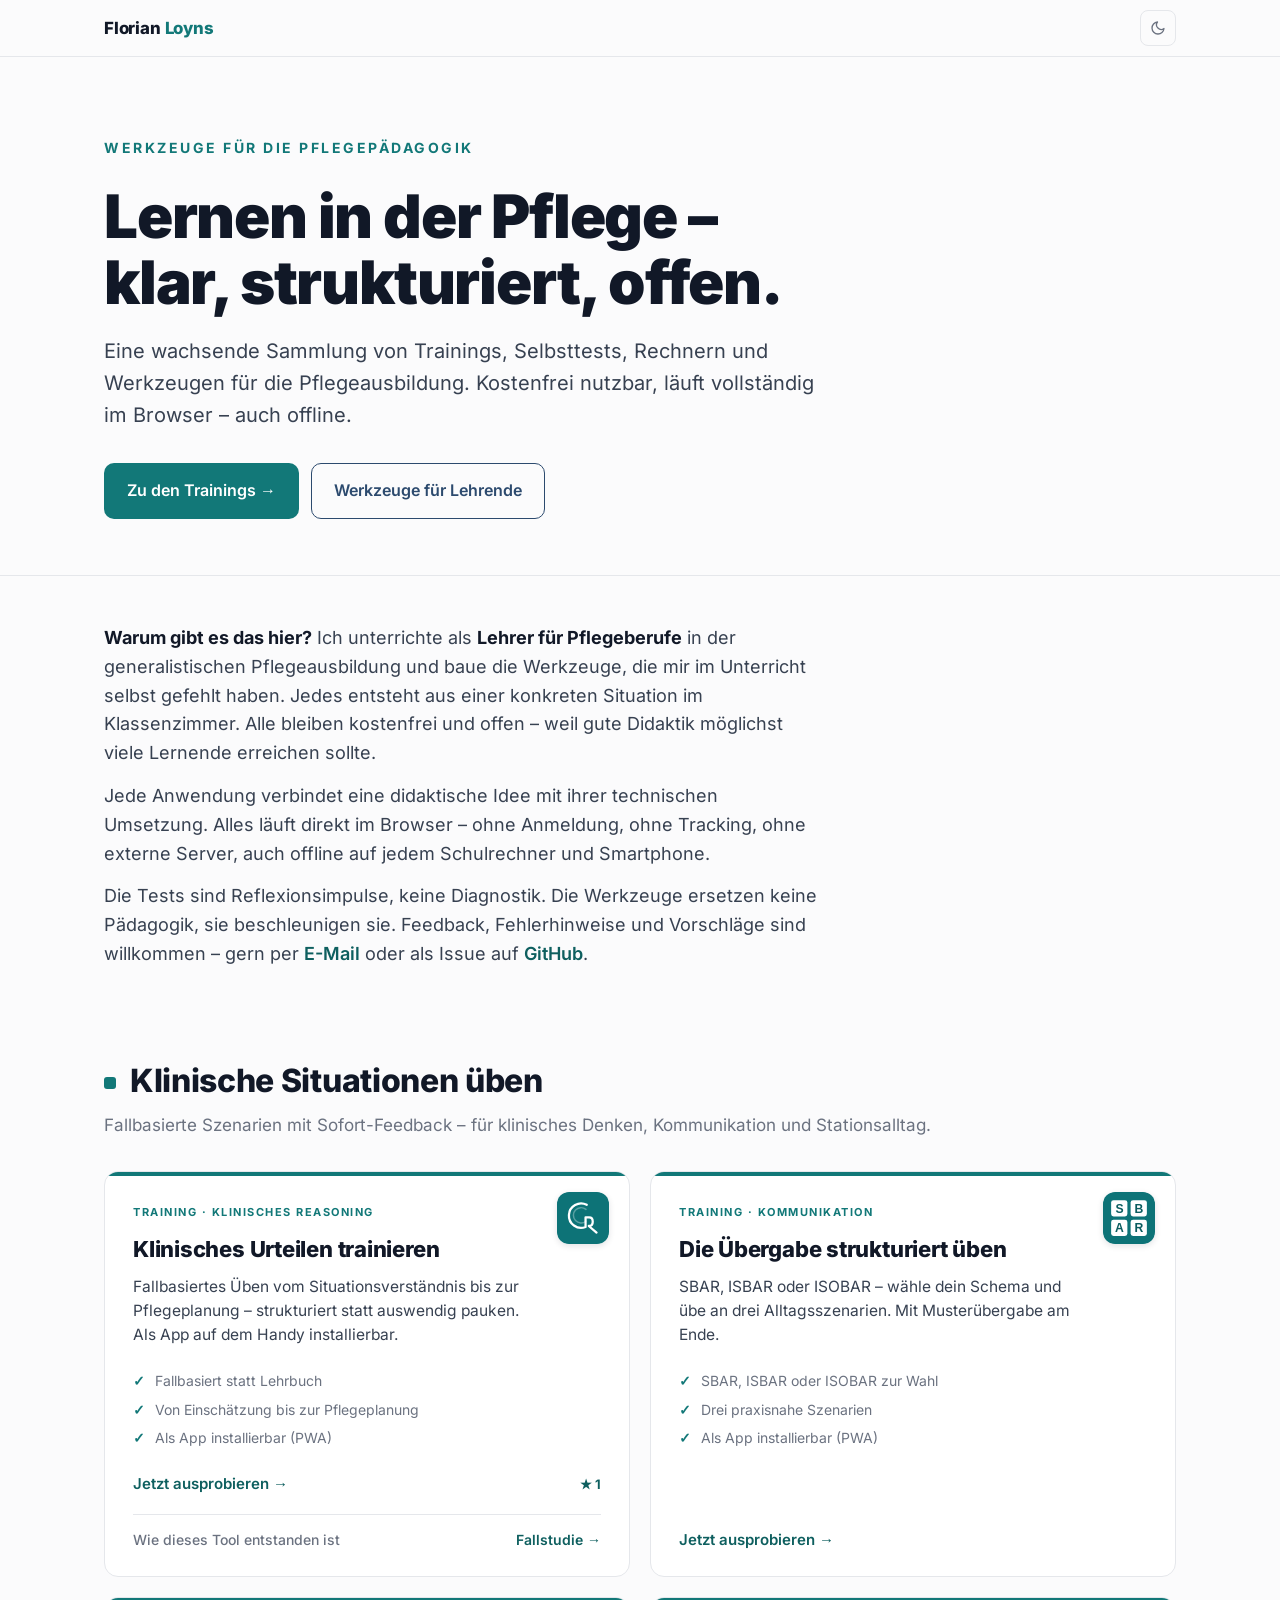
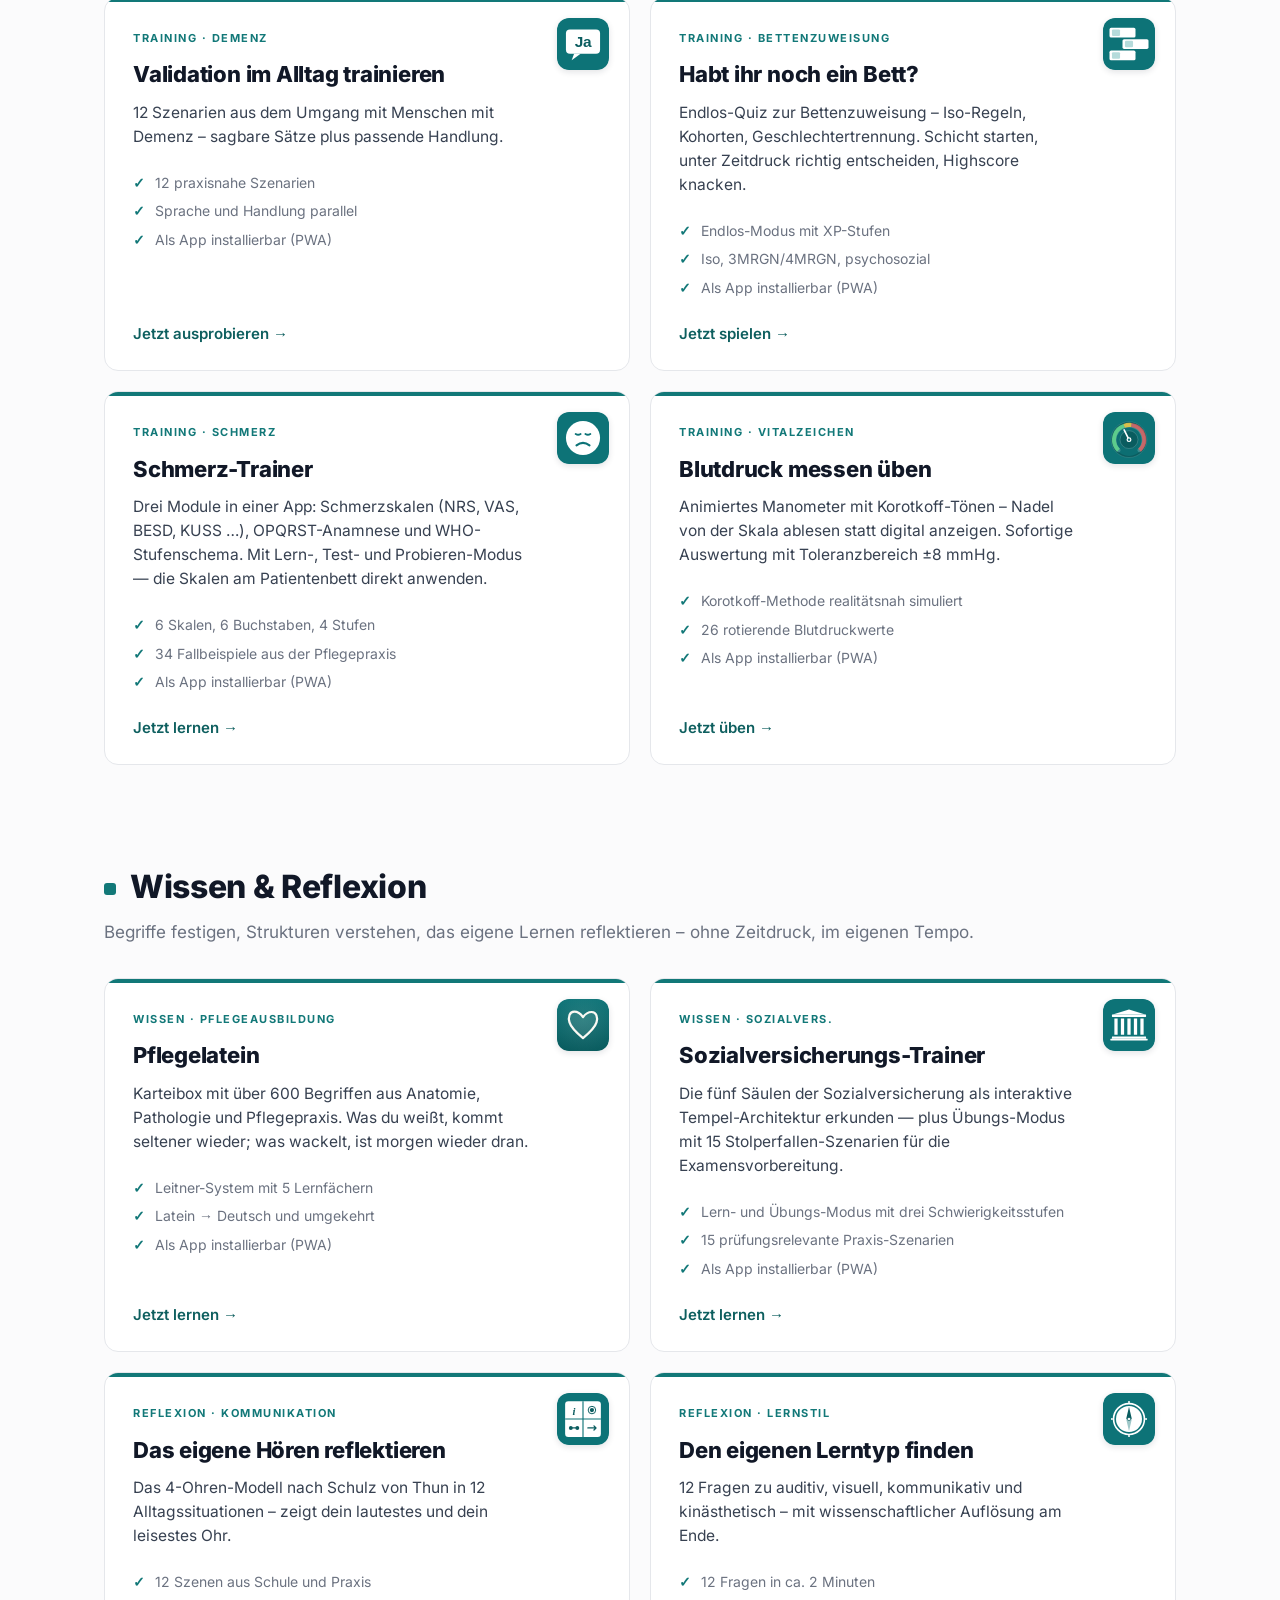
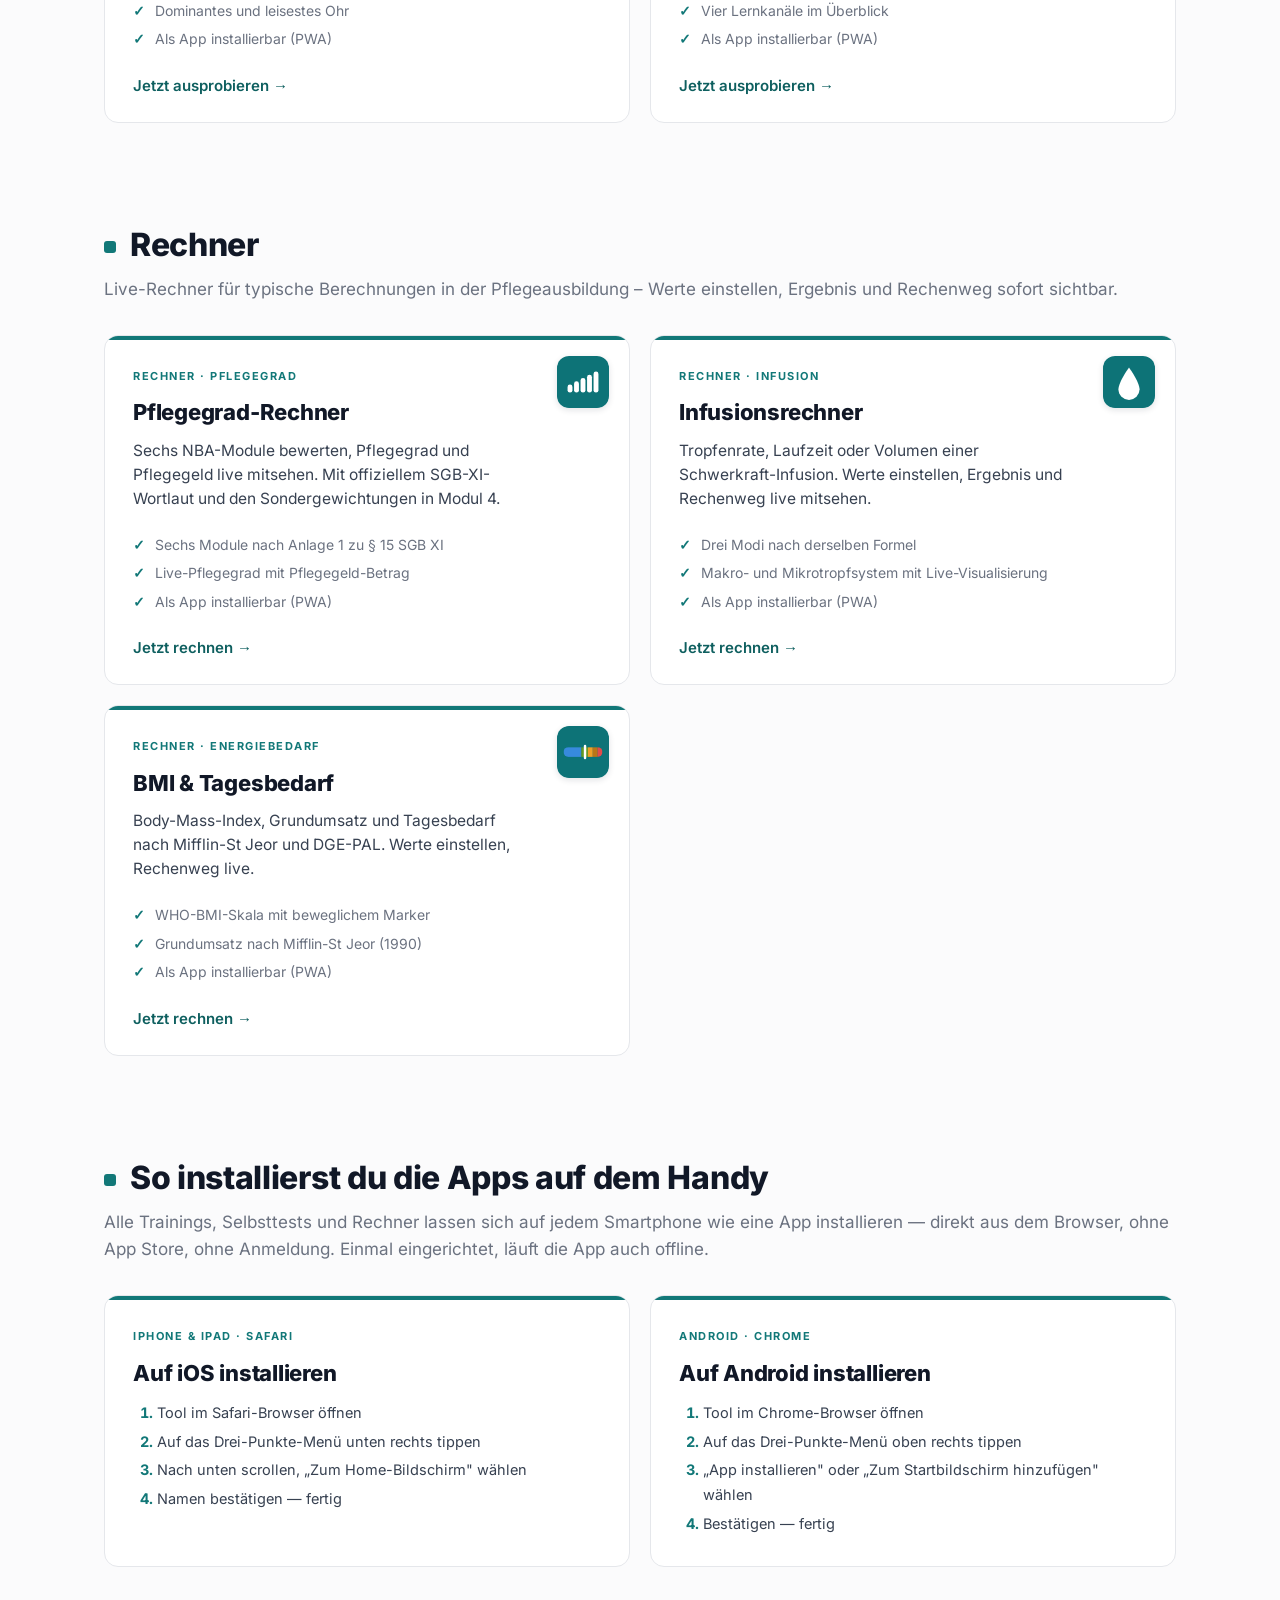
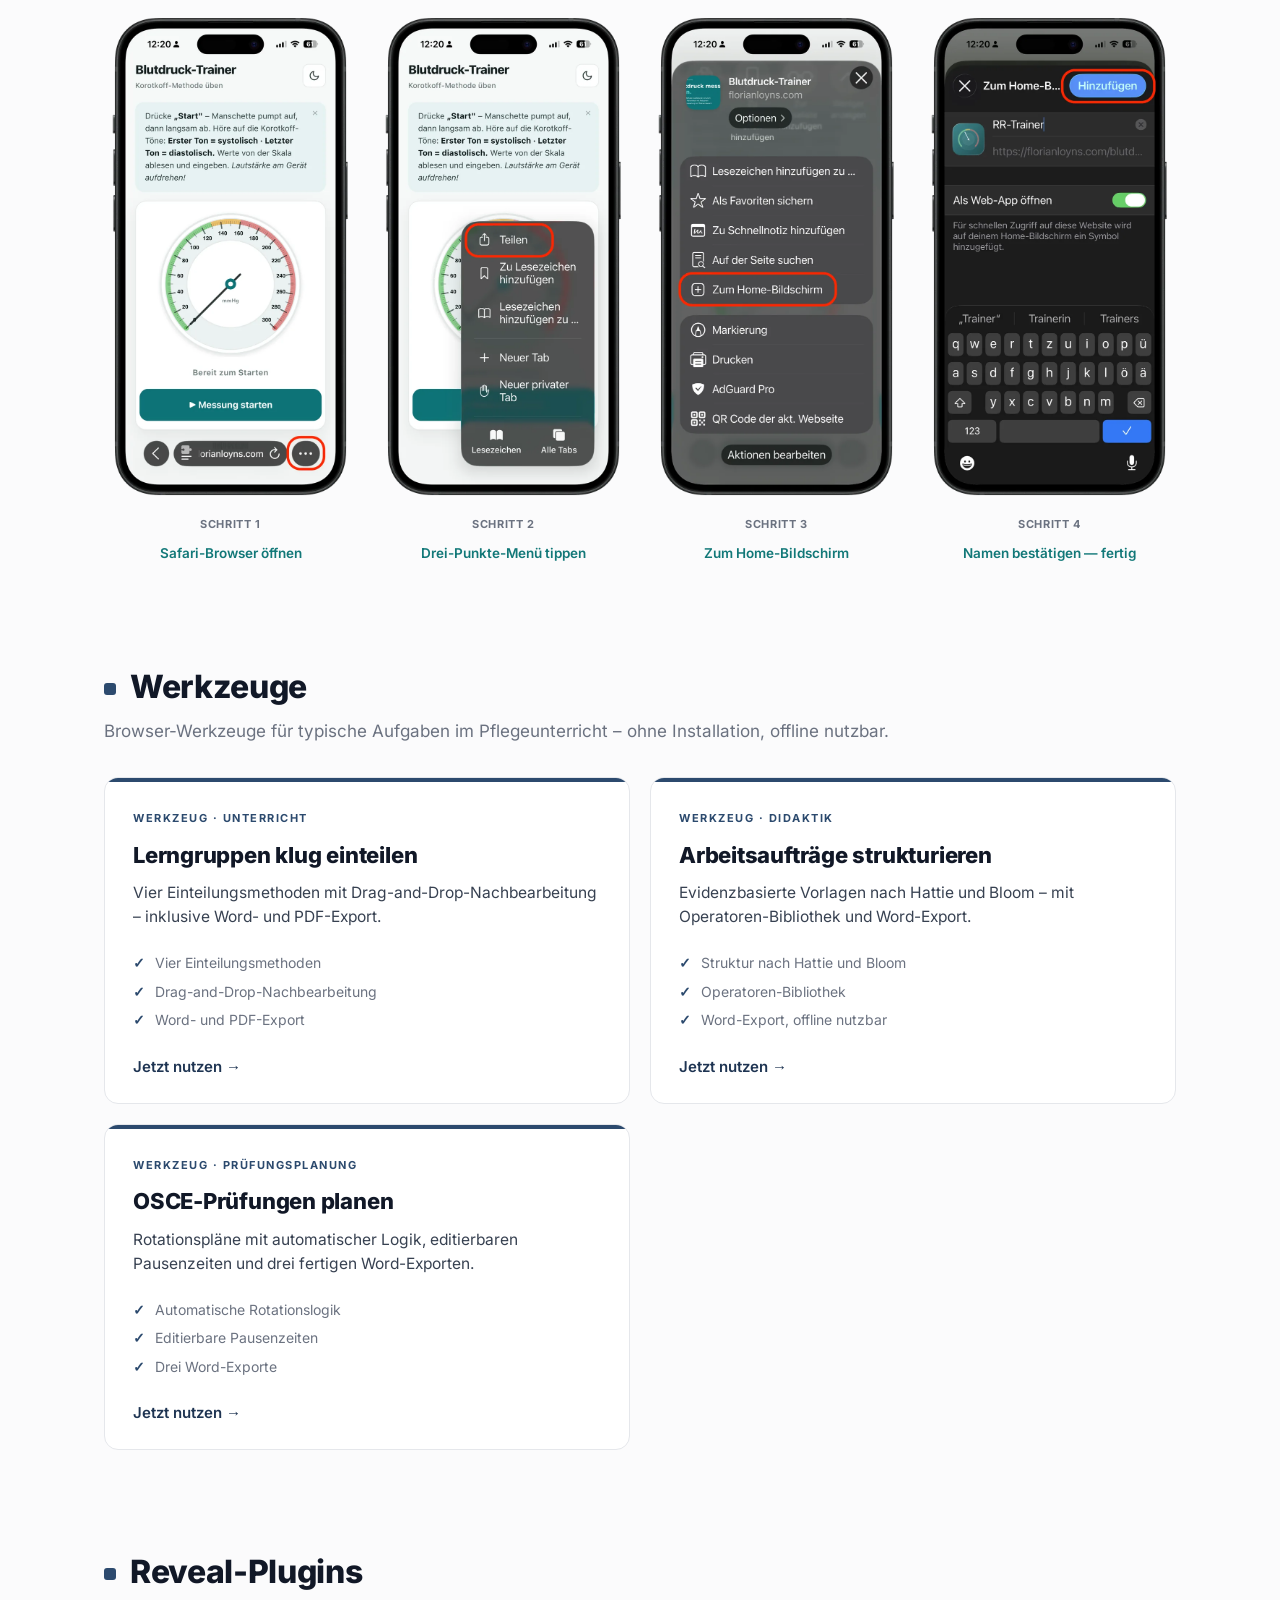
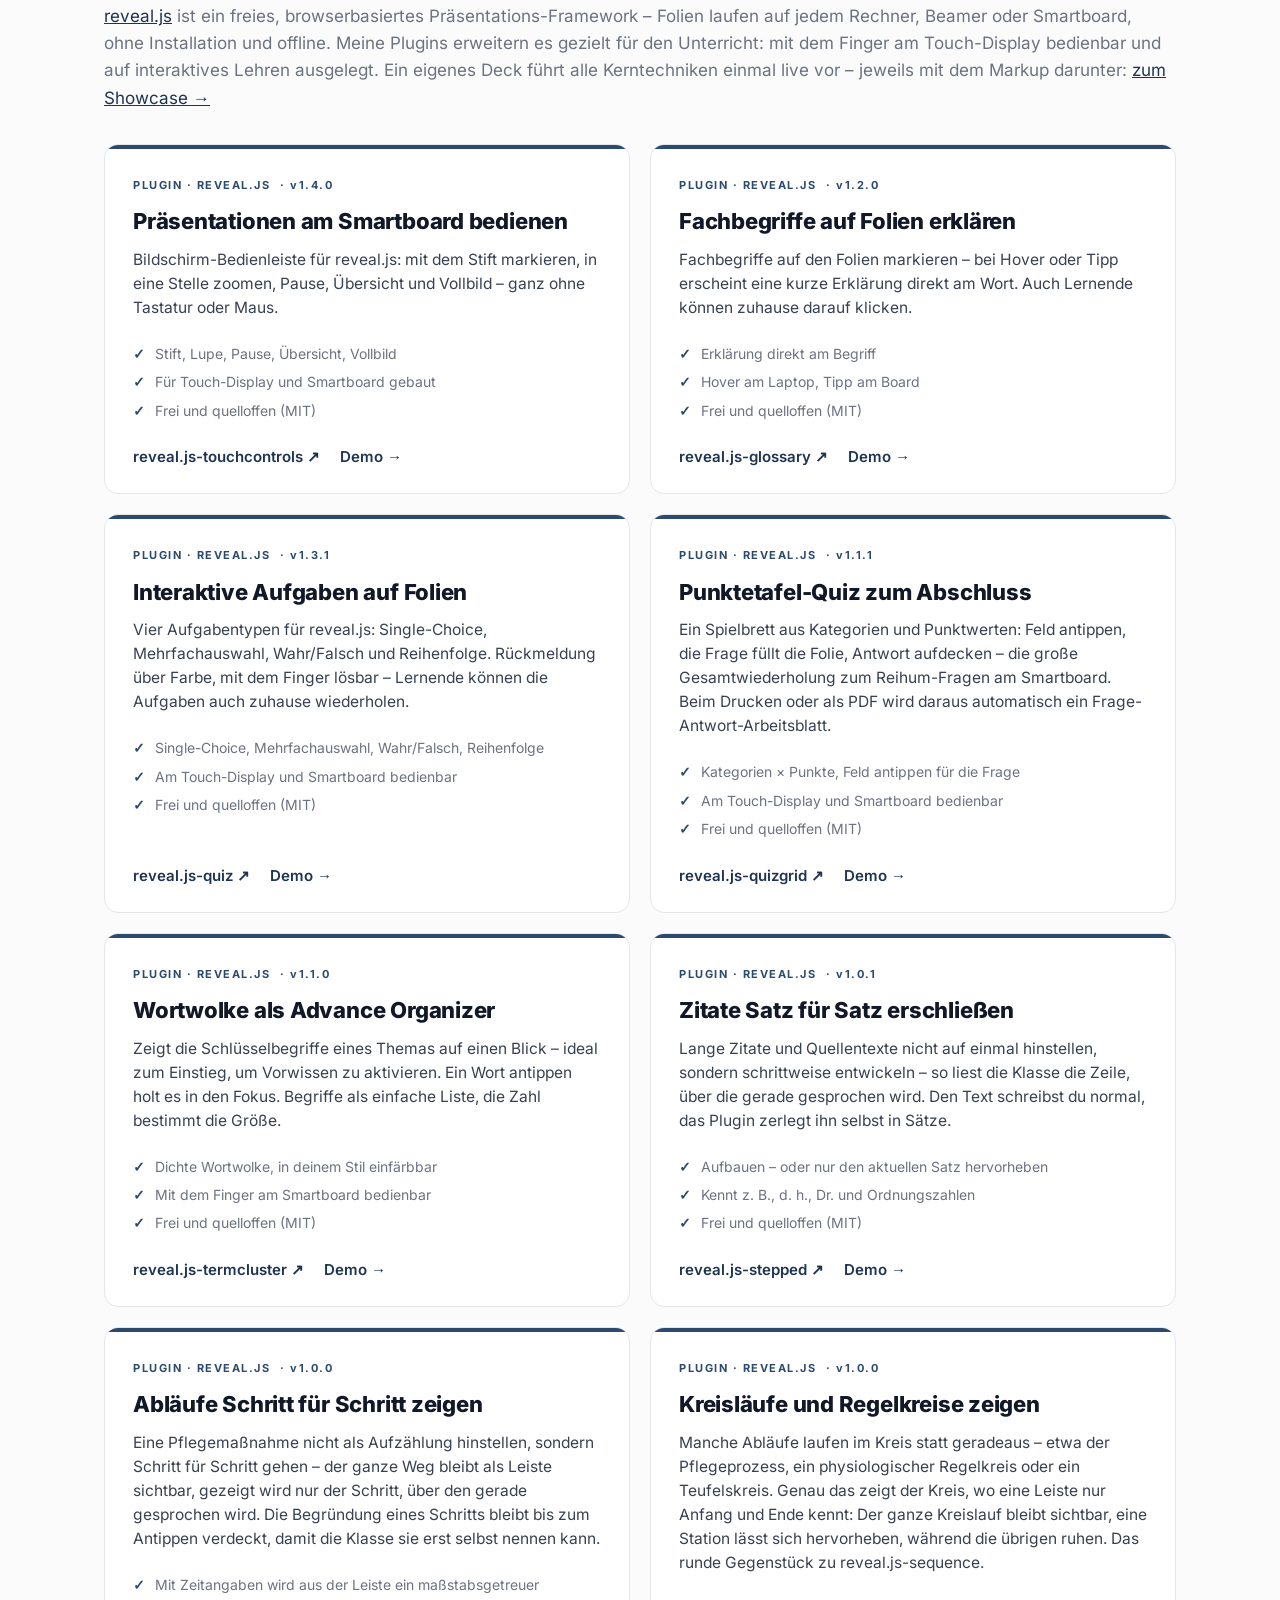
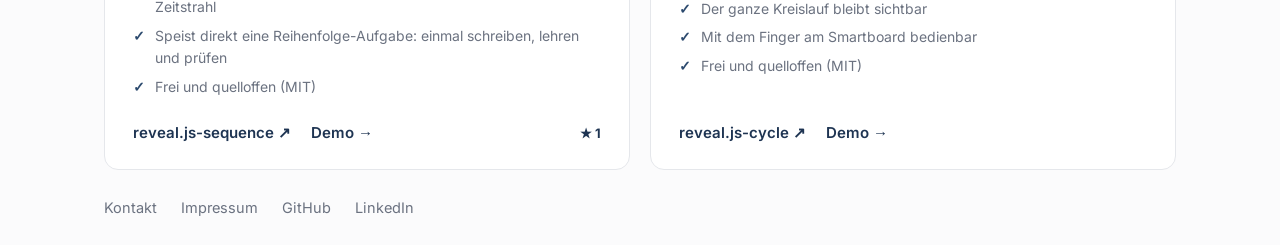
==== commit c98893da: "Update index.html" ====
--- a/index.html
+++ b/index.html
@@ -564,7 +564,6 @@
       <p><strong>Warum gibt es das hier?</strong> Ich unterrichte als <strong>Lehrer für Pflegeberufe</strong> in der generalistischen Pflegeausbildung und baue die Werkzeuge, die mir im Unterricht selbst gefehlt haben. Jedes entsteht aus einer konkreten Situation im Klassenzimmer. Alle bleiben kostenfrei und offen – weil gute Didaktik möglichst viele Lernende erreichen sollte.</p>
       <p>Jede Anwendung verbindet eine didaktische Idee mit ihrer technischen Umsetzung. Alles läuft direkt im Browser – ohne Anmeldung, ohne Tracking, ohne externe Server, auch offline auf jedem Schulrechner und Smartphone.</p>
       <p>Die Tests sind Reflexionsimpulse, keine Diagnostik. Die Werkzeuge ersetzen keine Pädagogik, sie beschleunigen sie. Feedback, Fehlerhinweise und Vorschläge sind willkommen – gern per <a href="mailto:c-8347@posteo.de">E-Mail</a> oder als Issue auf <a href="https://github.com/FlorianLoyns" target="_blank" rel="noopener noreferrer">GitHub</a>.</p>
-      <p><strong>Florian Loyns</strong> – Lehrer für Pflegeberufe</p>
     </div>
   </section>
 
@@ -1274,4 +1273,4 @@
 })();
 </script>
 </body>
-</html>+</html>
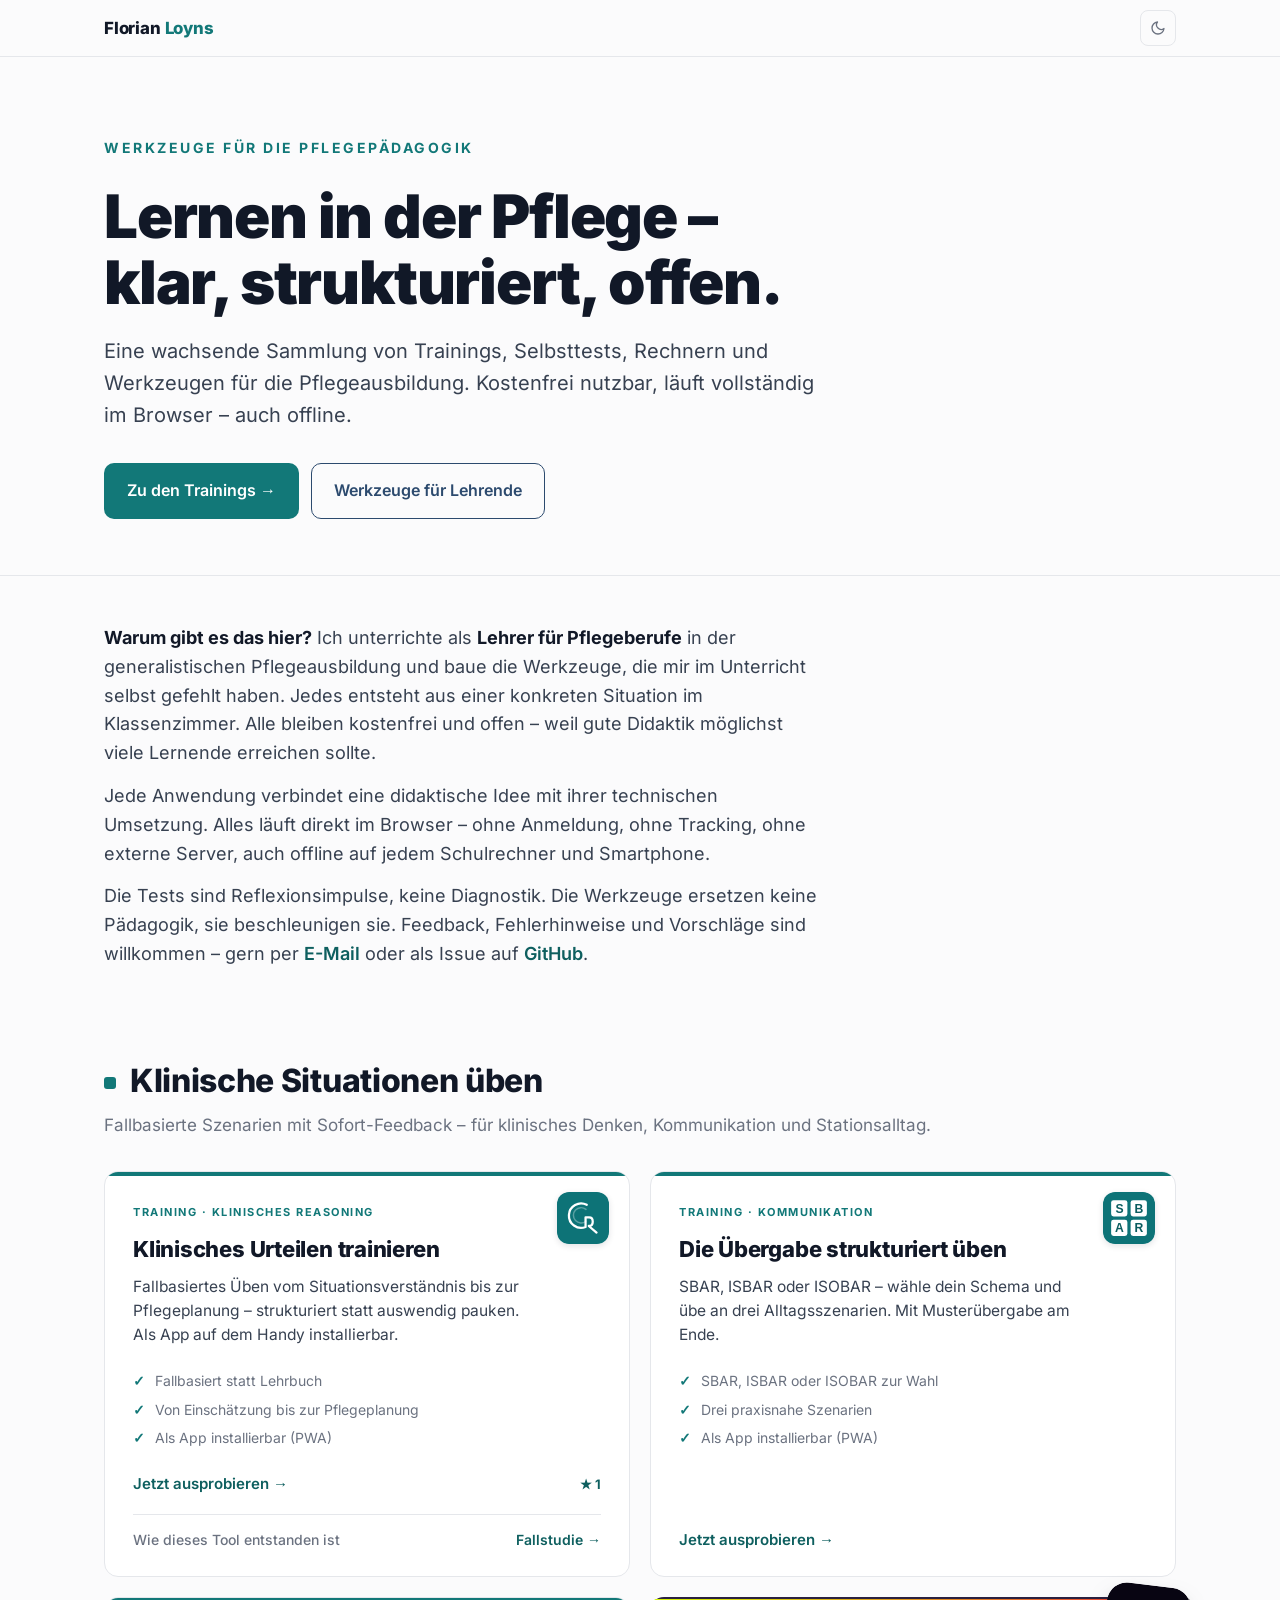
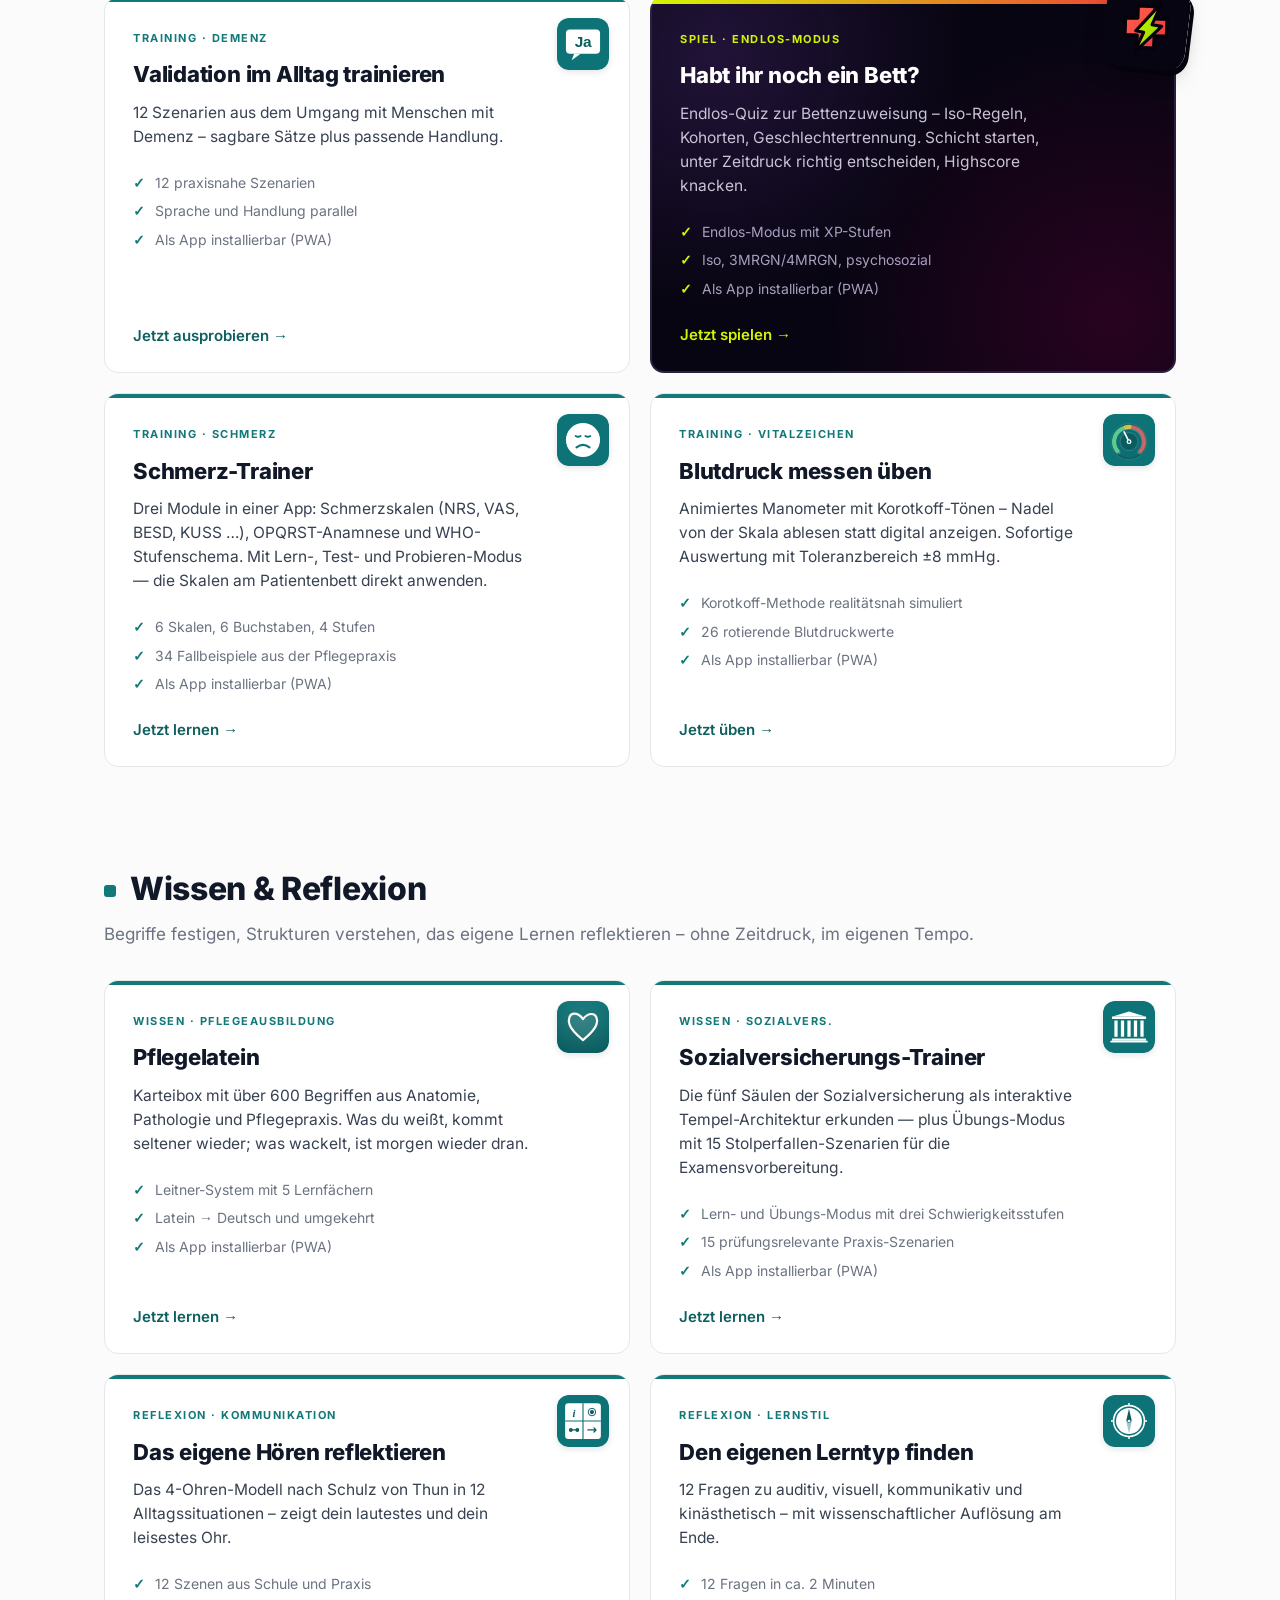
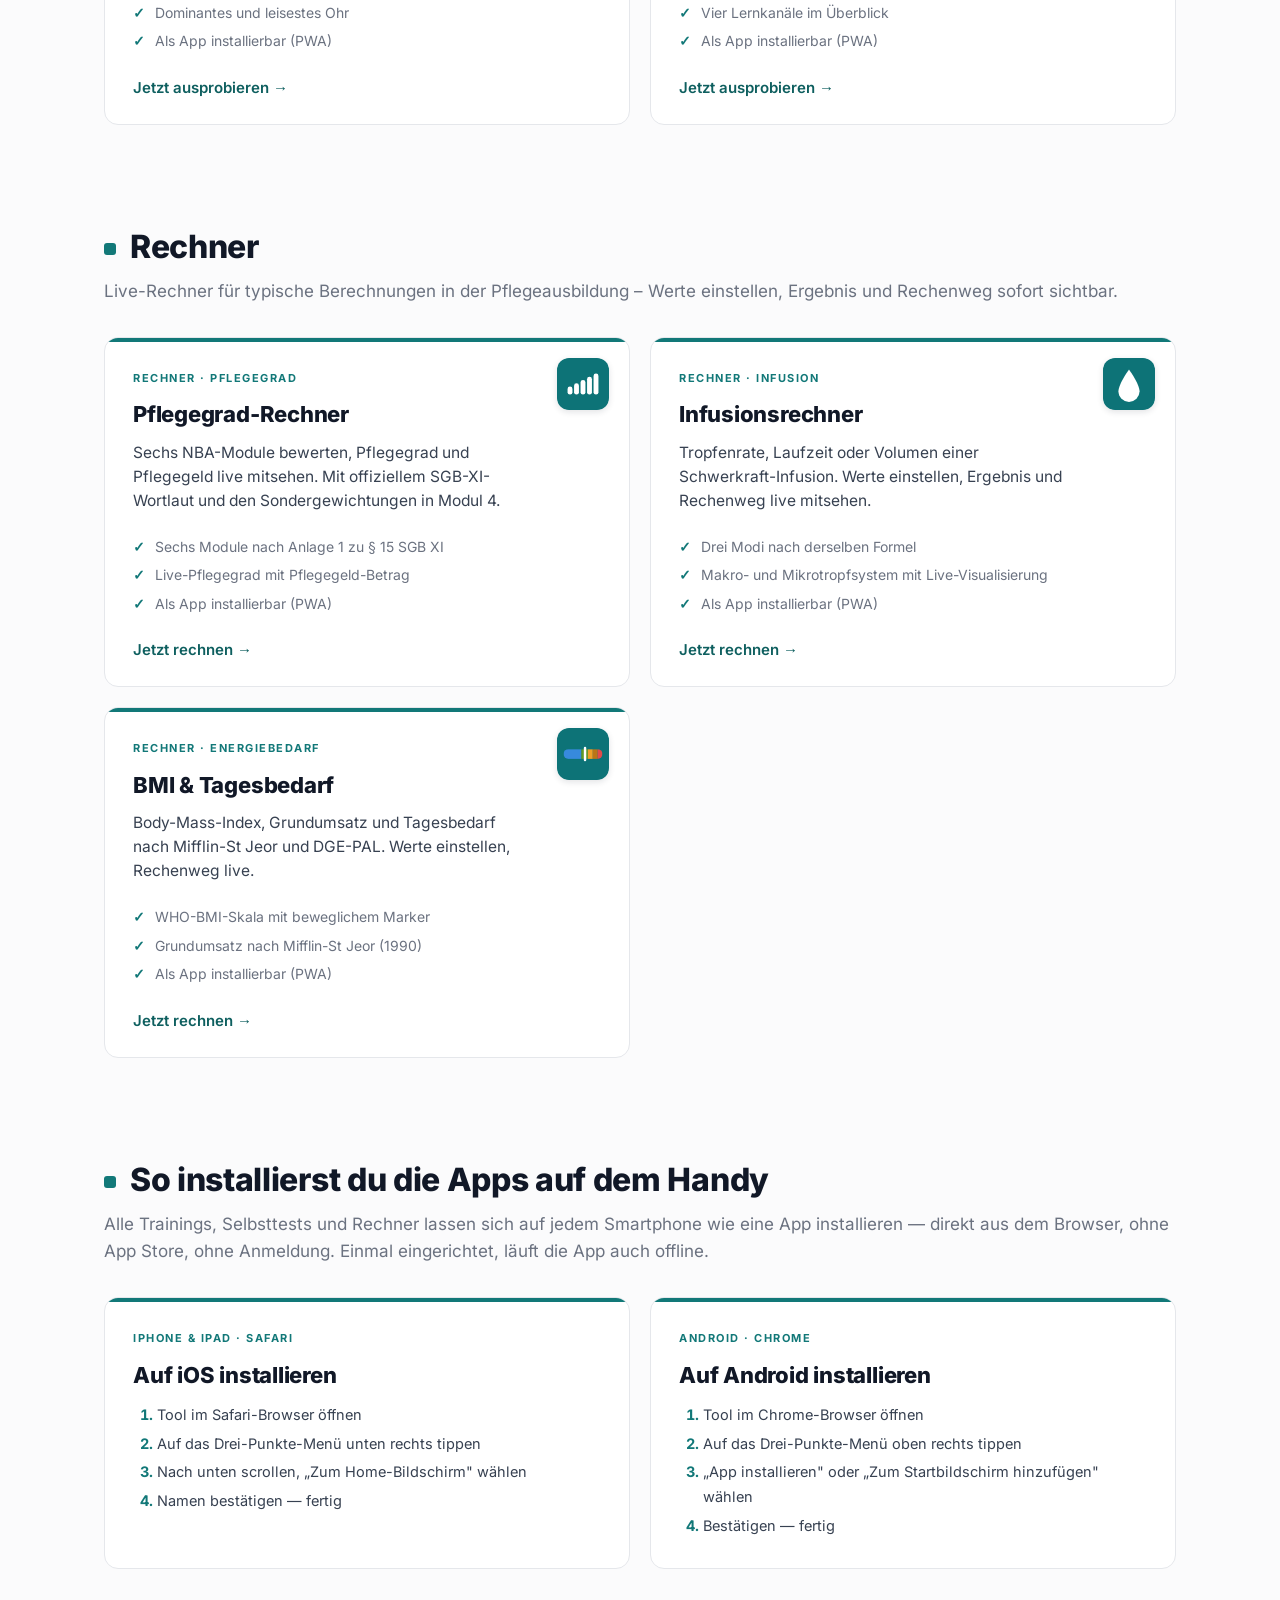
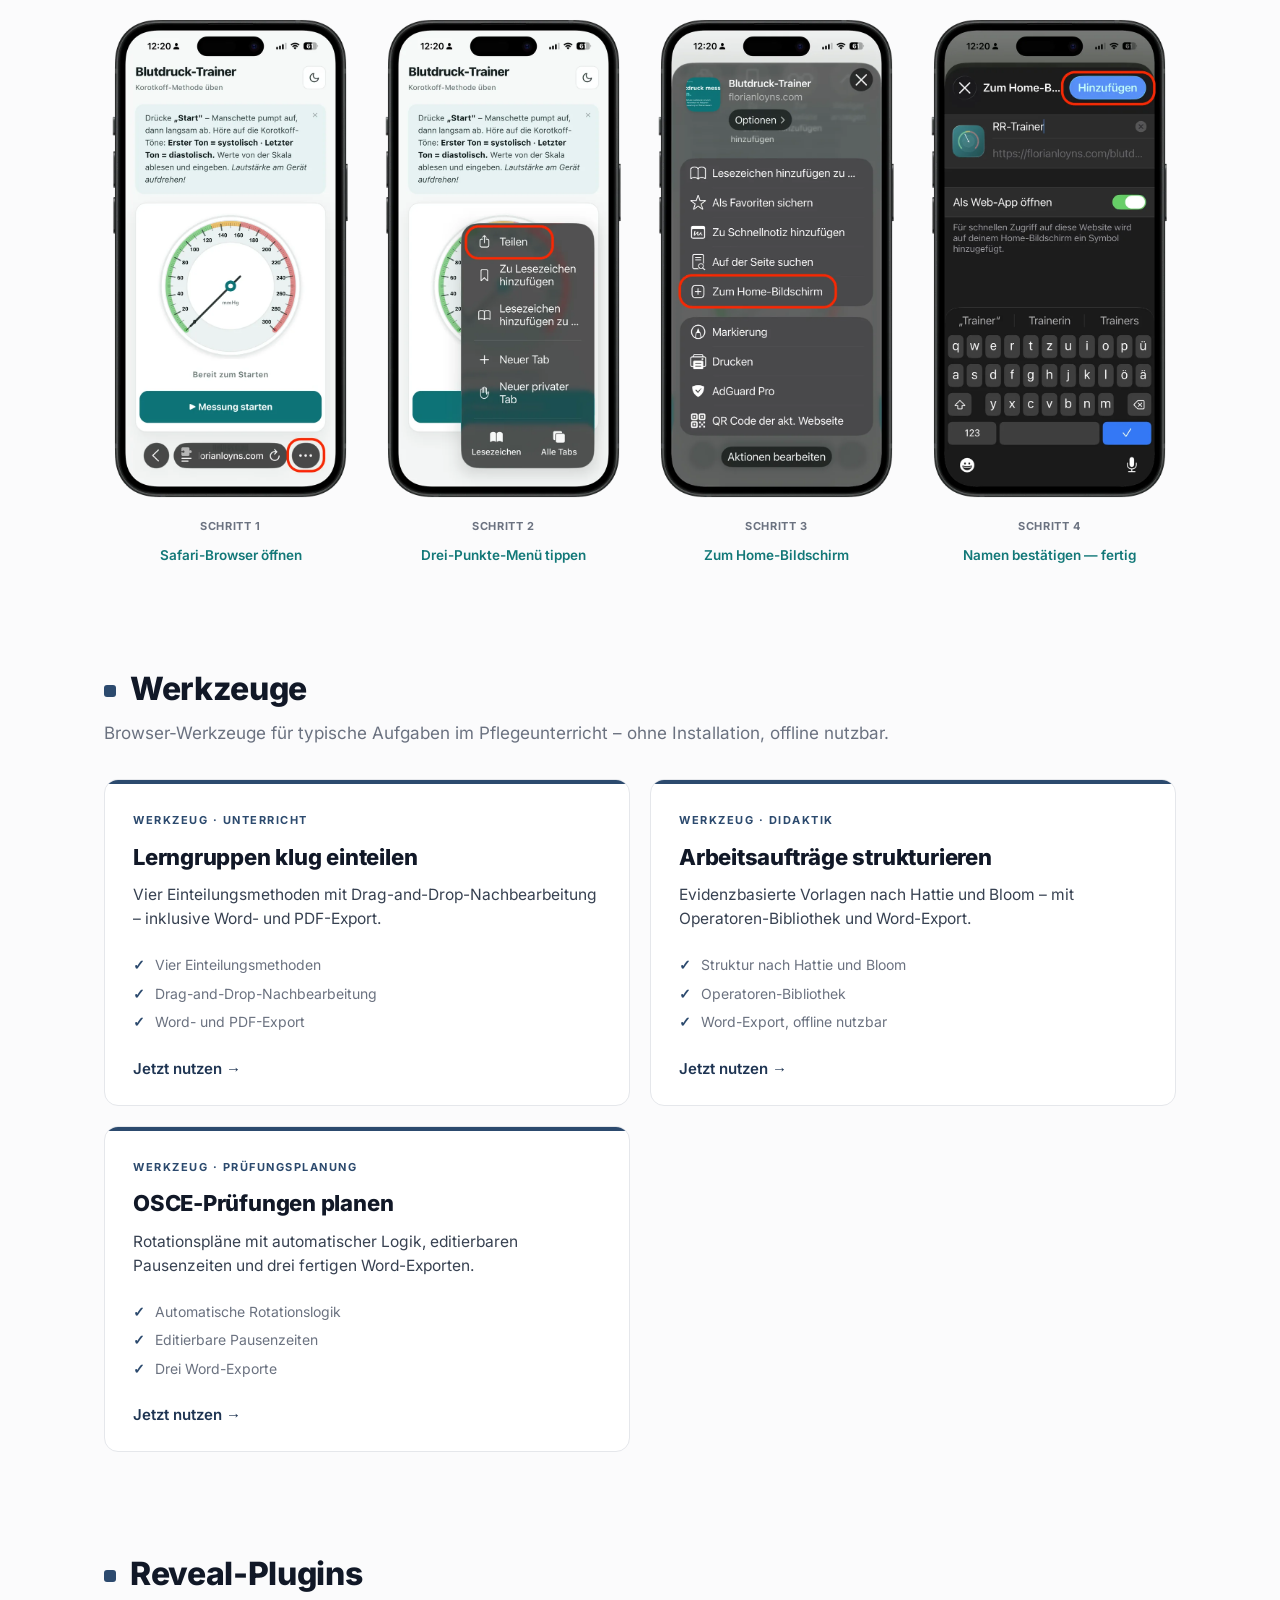
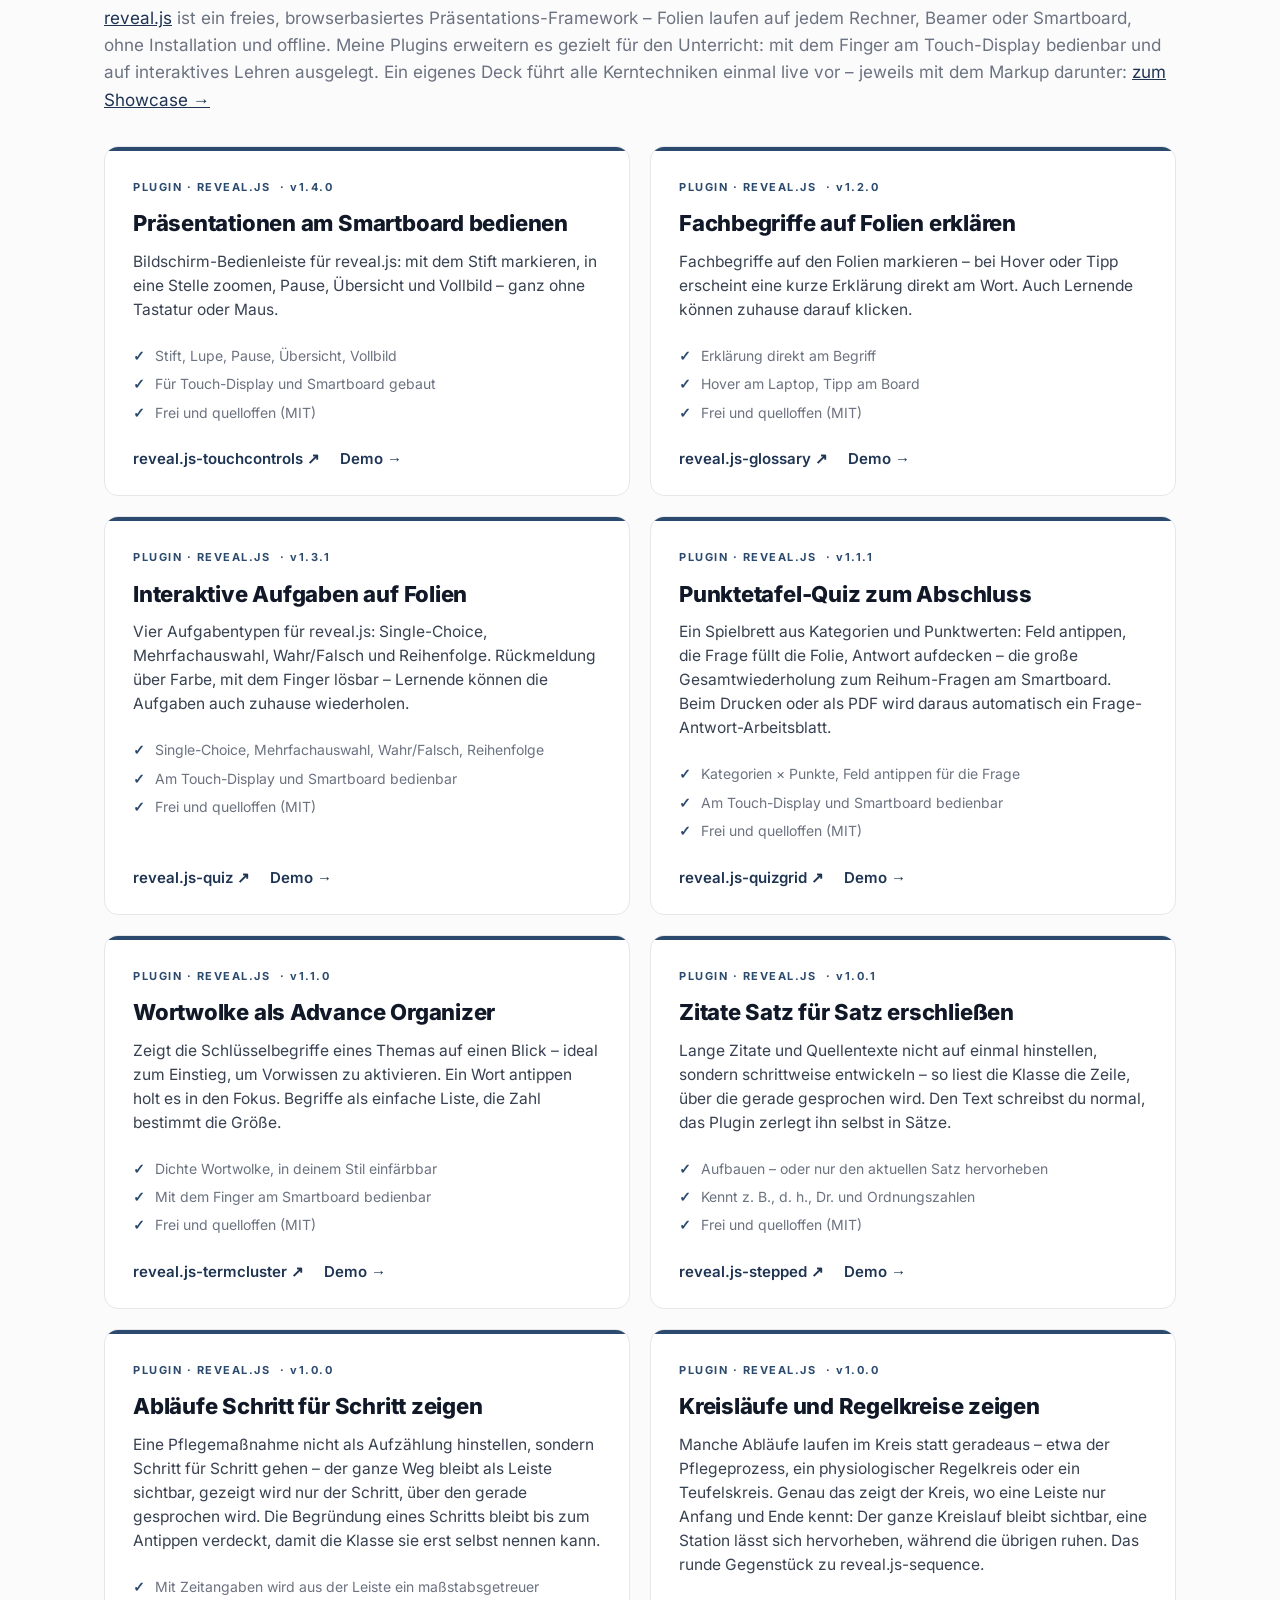
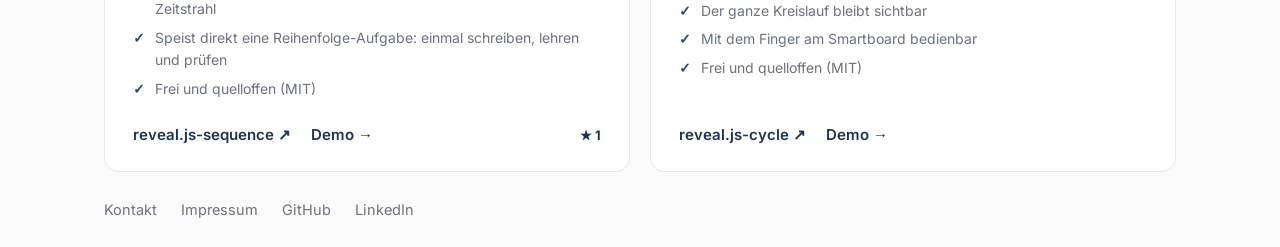
==== commit 31225d98: "Add files via upload" ====
--- a/index.html
+++ b/index.html
@@ -397,6 +397,47 @@
     .card .cta { display: flex; }
     .card .tag .plugin-version { text-transform: none; }
 
+    /* "Habt ihr noch ein Bett?" ist bewusst kein Trainer wie die anderen — eigener
+       Spiel-Look statt Teal-Uniform, damit die Karte im Grid als Spiel auffällt. */
+    .card.game-special {
+      background:
+        radial-gradient(circle at 12% 15%, rgba(54,30,87,.55) 0%, transparent 45%),
+        radial-gradient(circle at 88% 85%, rgba(79,0,49,.45) 0%, transparent 50%),
+        #080512;
+      border: 2px solid #2a2140;
+      overflow: visible;
+    }
+    .card.game-special::before {
+      background: linear-gradient(90deg, #d4f501, #ee343b);
+      height: 5px;
+      border-radius: 12px 12px 0 0;
+    }
+    .card.game-special:hover {
+      border-color: #d4f501;
+      box-shadow: 0 16px 36px -18px rgba(212, 245, 1, .35);
+    }
+    .card.game-special .tag { color: #d4f501; }
+    .card.game-special h3 { color: #ffffff; }
+    .card.game-special p { color: #c9c3d6; }
+    .card.game-special .features { color: #a79fbd; }
+    .card.game-special .features li::before { color: #d4f501; }
+    .card.game-special .cta { color: #d4f501; }
+    .card.game-special .star-badge { color: #d4f501; }
+    .card.game-special .card-logo {
+      top: -14px;
+      right: -14px;
+      width: 84px;
+      height: 84px;
+      border-radius: 20px;
+      transform: rotate(7deg);
+      box-shadow: 4px 4px 0 #04020b, 0 10px 24px -10px rgba(0, 0, 0, .6);
+      transition: transform .18s ease;
+    }
+    .card.game-special:hover .card-logo { transform: rotate(3deg) scale(1.05); }
+    .card.game-special.has-logo .tag,
+    .card.game-special.has-logo h3,
+    .card.game-special.has-logo > p { padding-right: 86px; }
+
     /* ========== Footer ========== */
     footer {
       margin-top: 0;
@@ -659,18 +700,32 @@
             <span class="cta">Jetzt ausprobieren →</span>
           </a>
 
-          <a class="card teal has-logo" data-repo="noch-ein-bett" href="https://florianloyns.com/noch-ein-bett/">
+          <a class="card game-special has-logo" data-repo="noch-ein-bett" href="https://florianloyns.com/noch-ein-bett/">
             <svg class="card-logo" viewBox="0 0 64 64" aria-hidden="true" xmlns="http://www.w3.org/2000/svg">
-              <rect width="64" height="64" rx="12" fill="#0d7377"/>
-              <rect x="8"  y="12" width="32" height="12" rx="2" fill="#ffffff"/>
-              <rect x="11" y="14" width="10" height="8"  rx="1.5" fill="#b5dbdb"/>
-              <rect x="24" y="26" width="32" height="12" rx="2" fill="#ffffff"/>
-              <rect x="27" y="28" width="10" height="8"  rx="1.5" fill="#b5dbdb"/>
-              <rect x="8"  y="40" width="32" height="12" rx="2" fill="#ffffff"/>
-              <rect x="11" y="42" width="10" height="8"  rx="1.5" fill="#b5dbdb"/>
+              <defs>
+                <linearGradient id="bjLime" x1="0" y1="0" x2="1" y2="1">
+                  <stop offset="0%" stop-color="#d4f501"/>
+                  <stop offset="100%" stop-color="#88d600"/>
+                </linearGradient>
+                <linearGradient id="bjMag" x1="0" y1="0" x2="1" y2="1">
+                  <stop offset="0%" stop-color="#ff614d"/>
+                  <stop offset="100%" stop-color="#ee343b"/>
+                </linearGradient>
+              </defs>
+              <rect width="64" height="64" rx="15" fill="#080512"/>
+              <g transform="scale(0.125)">
+                <g transform="translate(256,256) scale(0.85) translate(-256,-256)">
+                  <path d="M194,106 H318 V194 H406 V318 H318 V406 H194 V318 H106 V194 H194 Z"
+                        fill="url(#bjMag)" stroke="#04020b" stroke-width="26" stroke-linejoin="round"
+                        transform="rotate(-5 256 256)"/>
+                  <path d="M338,64 L188,296 L246,296 L206,448 L366,232 L296,232 Z"
+                        fill="url(#bjLime)" stroke="#04020b" stroke-width="22" stroke-linejoin="round"
+                        transform="rotate(3 256 256)"/>
+                </g>
+              </g>
             </svg>
             <span class="tag">
-              Training · Betten&shy;zuweisung
+              Spiel · Endlos-Modus
             </span>
             <h3>Habt ihr noch ein Bett?</h3>
             <p>Endlos-Quiz zur Bettenzuweisung – Iso-Regeln, Kohorten, Geschlechtertrennung. Schicht starten, unter Zeitdruck richtig entscheiden, Highscore knacken.</p>
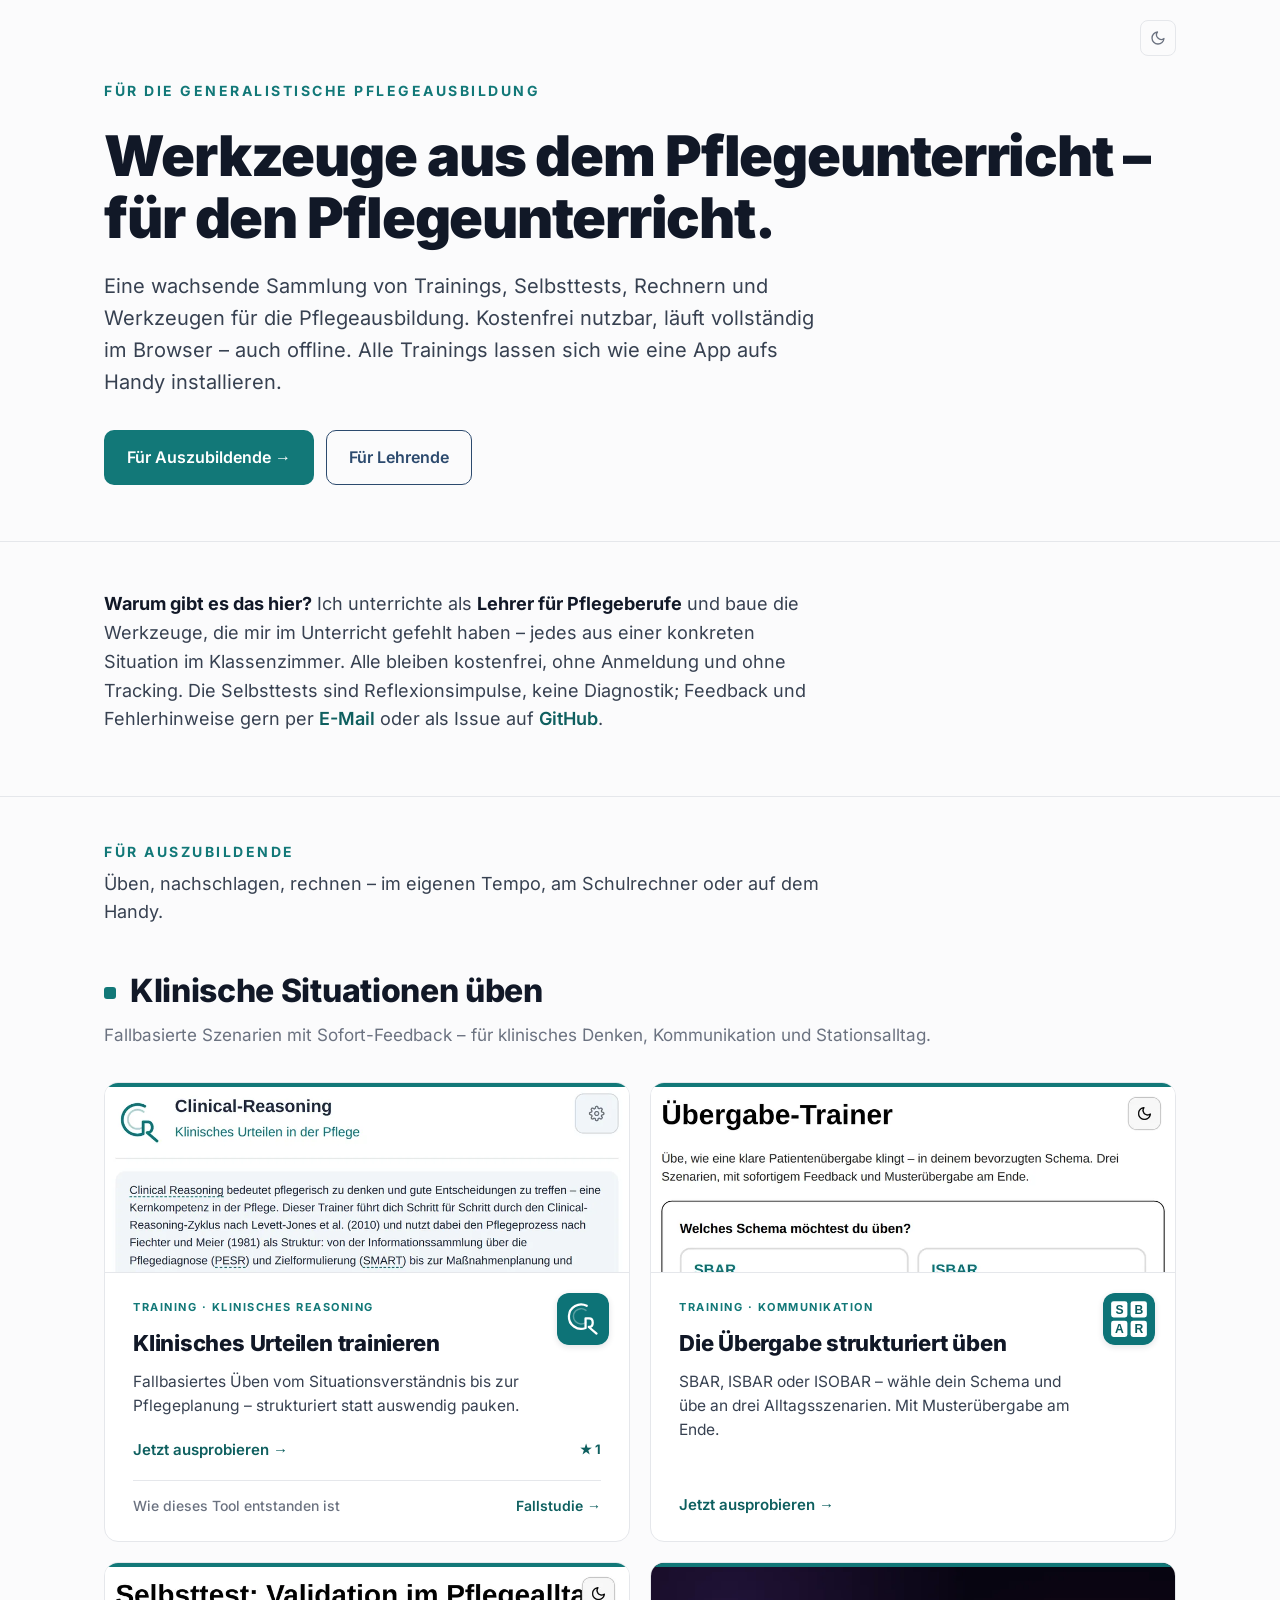
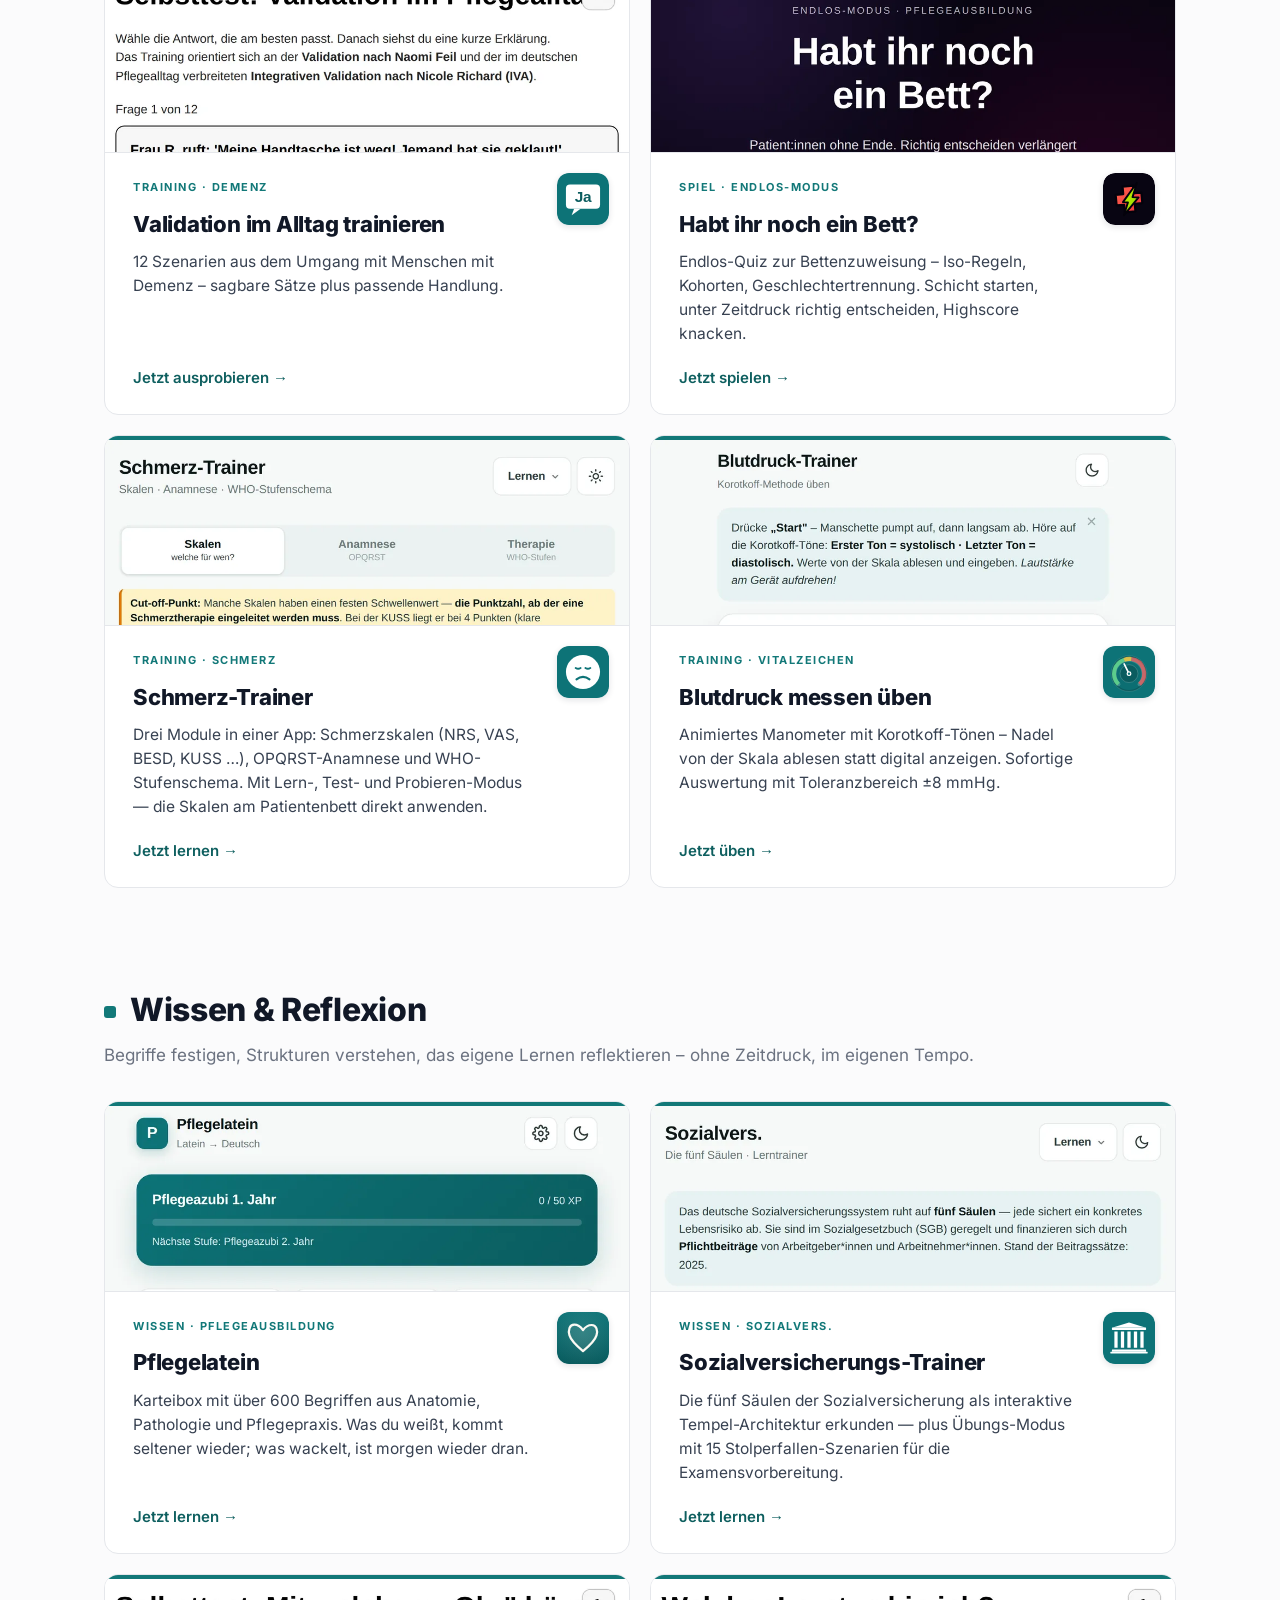
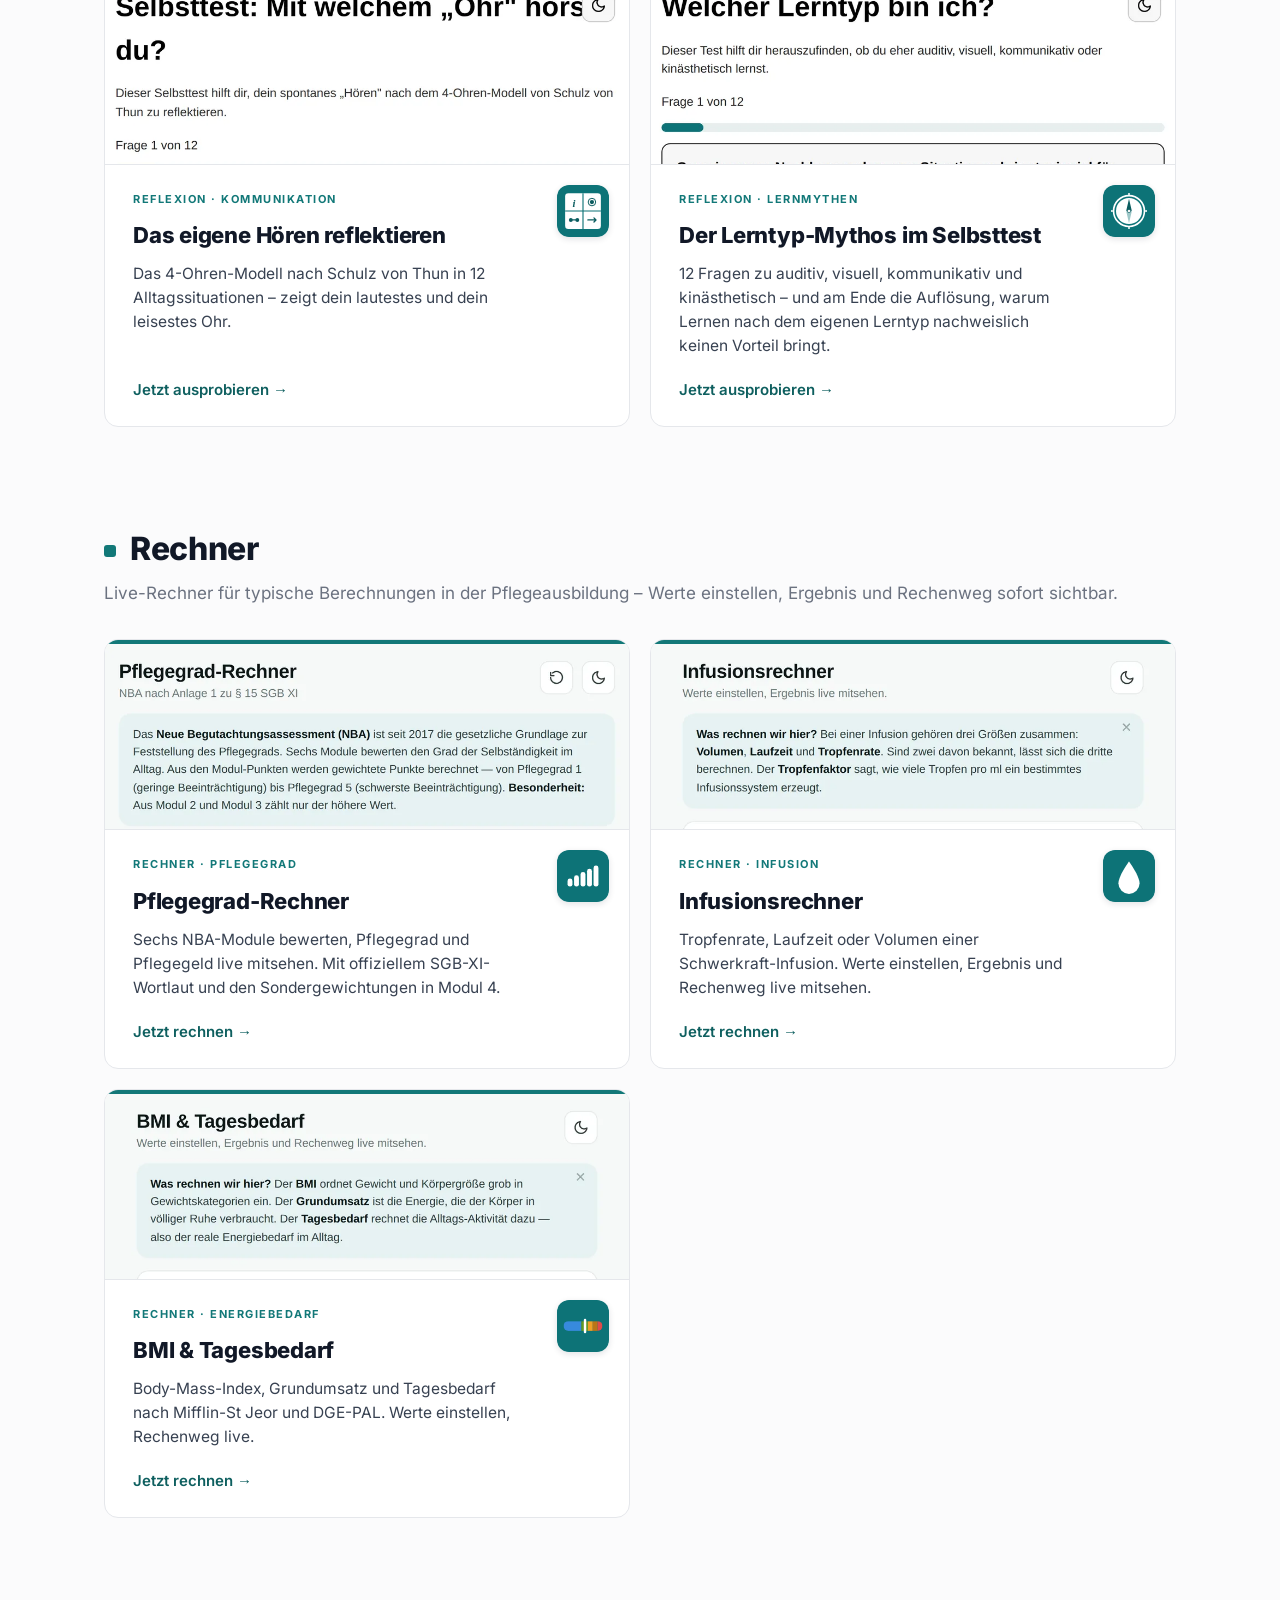
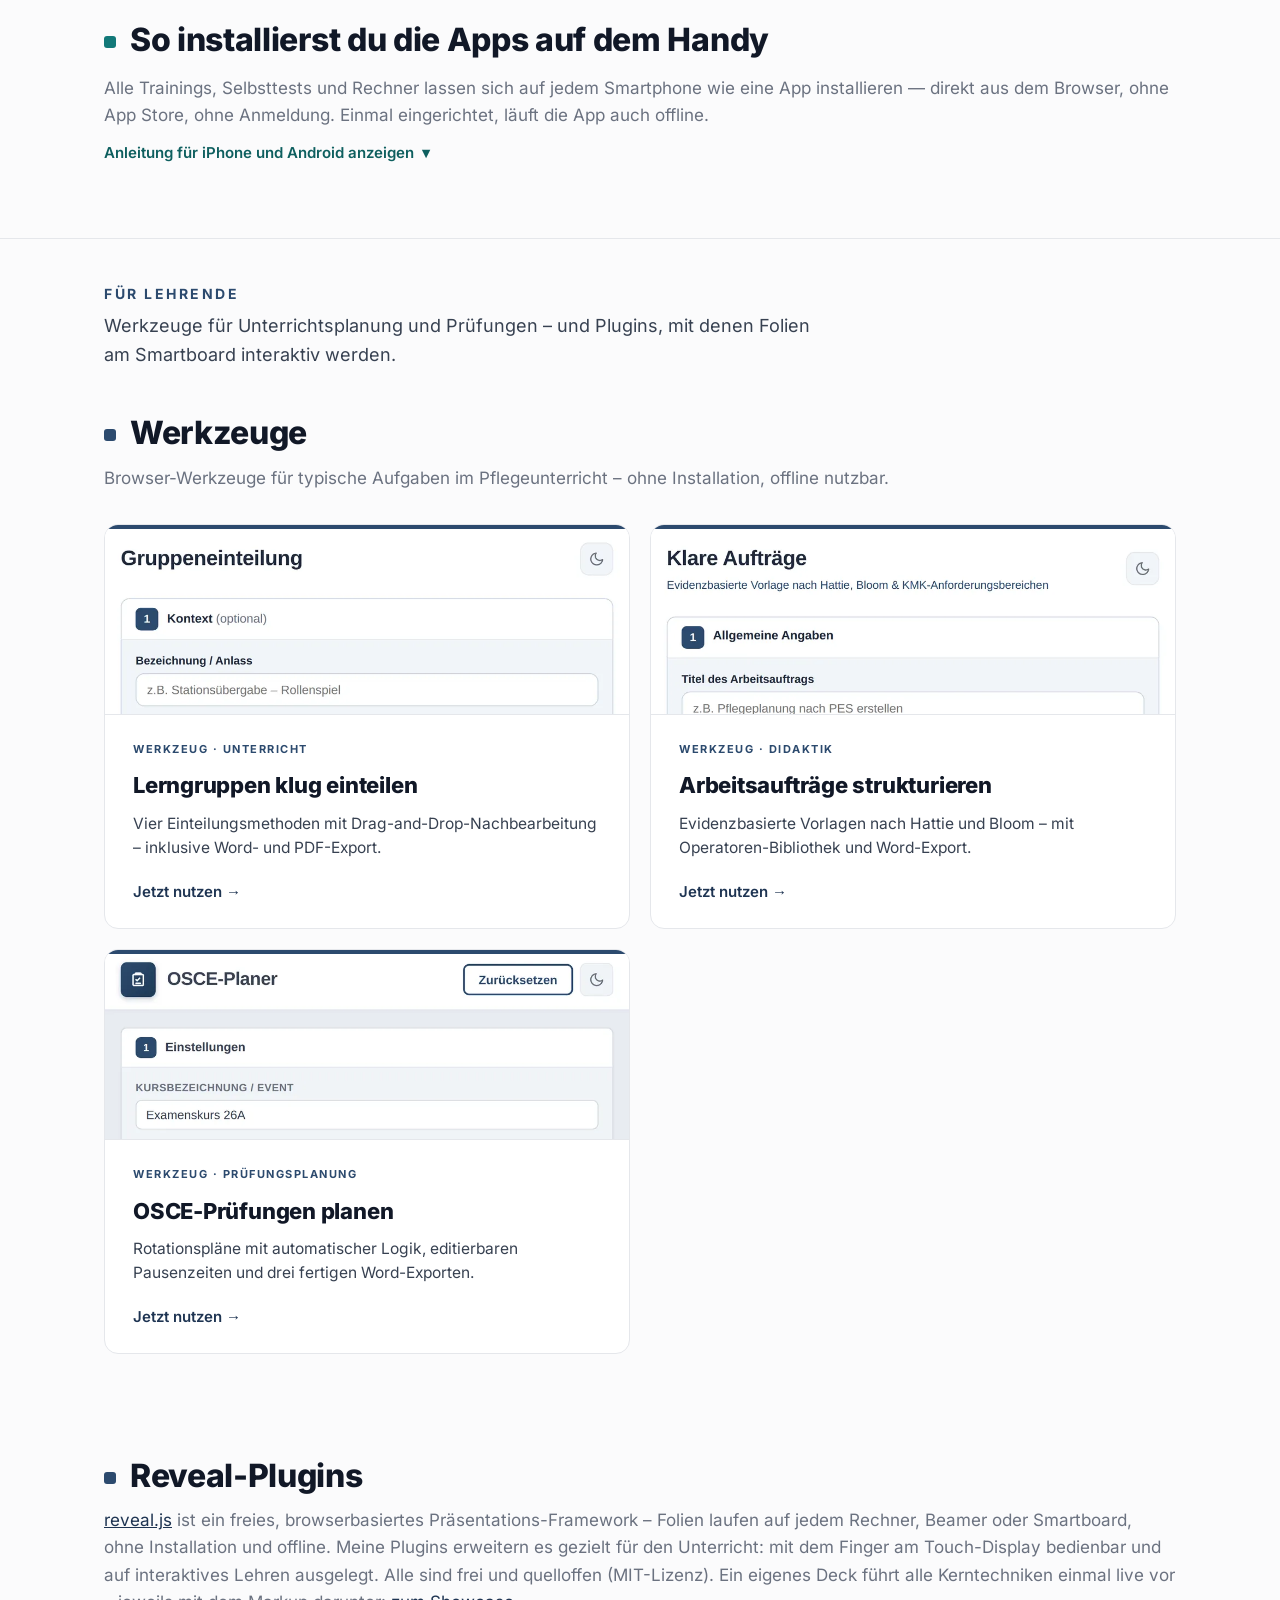
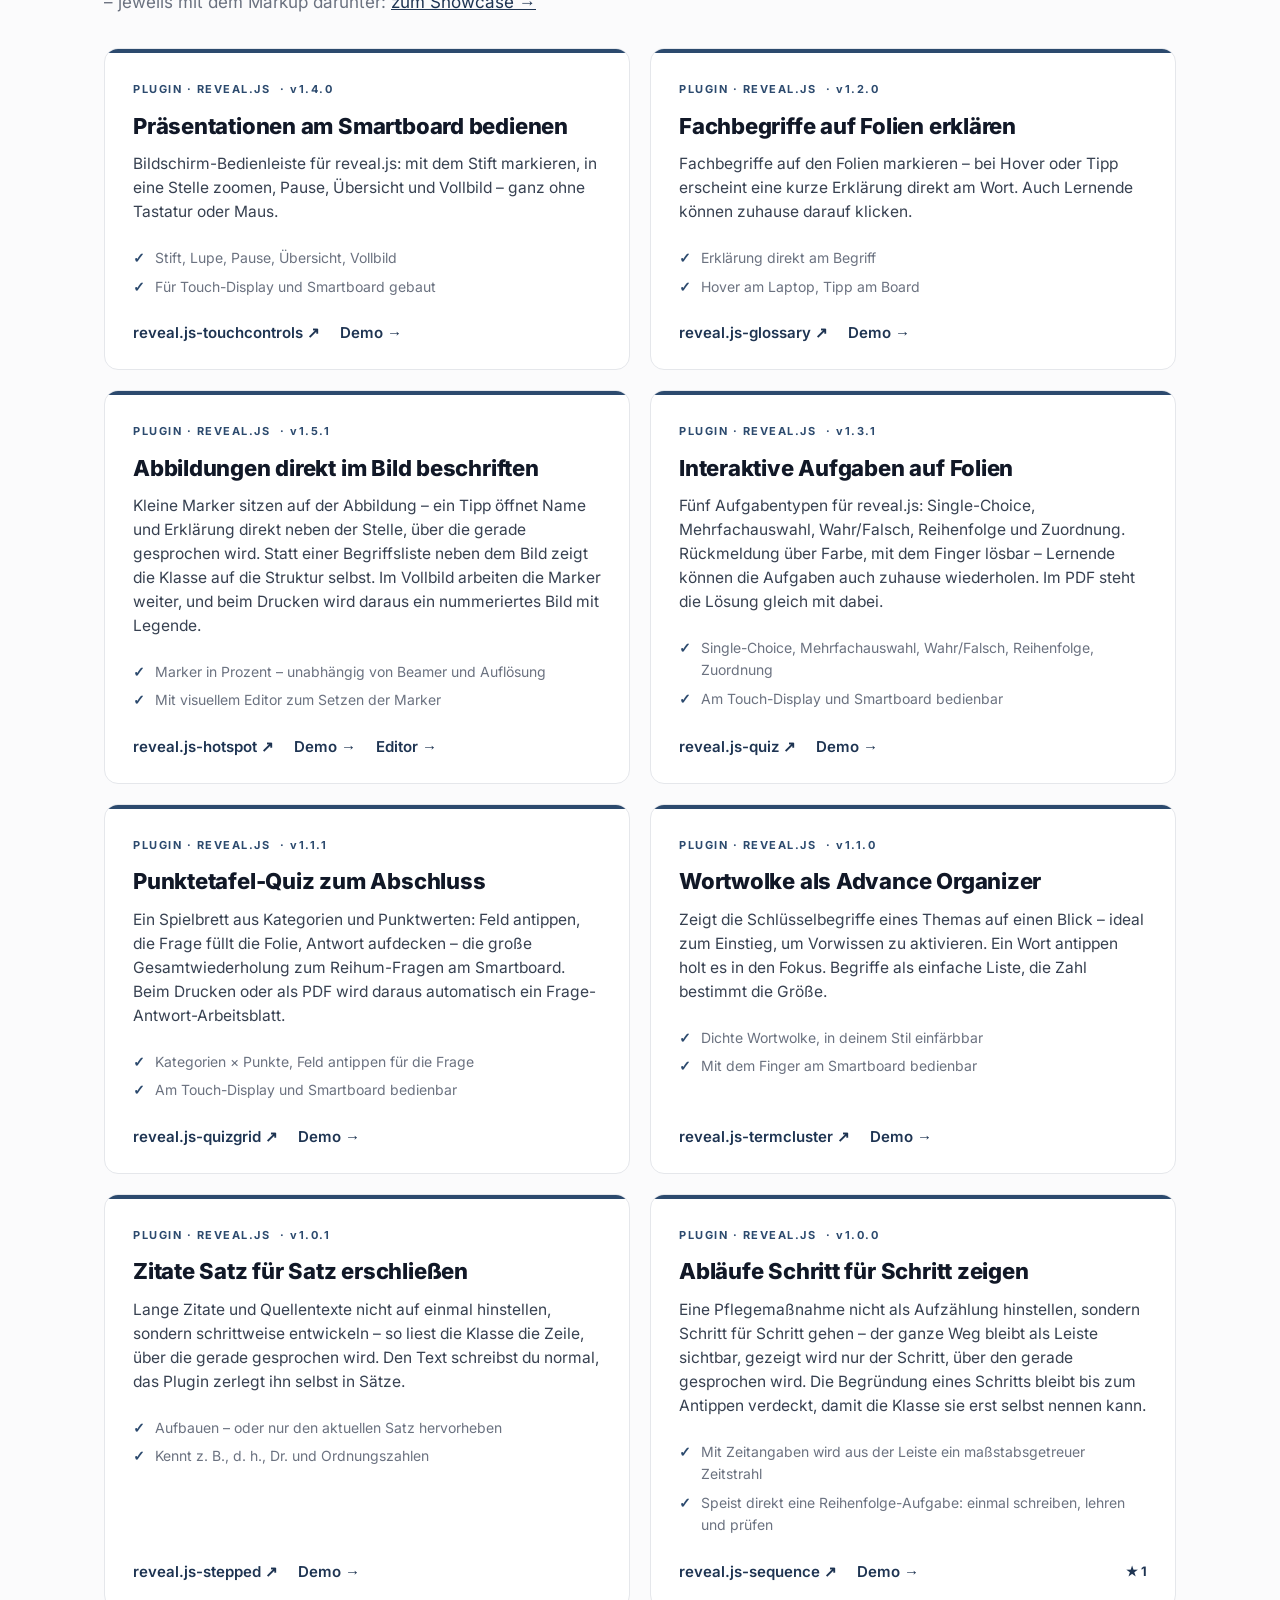
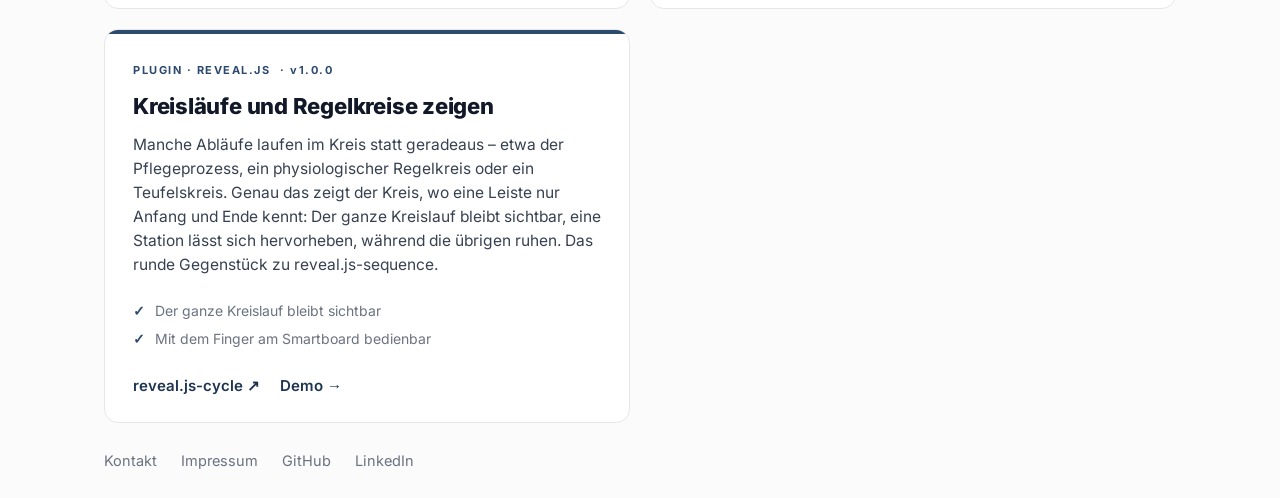
==== commit 43684dd2: "Add files via upload" ====
--- a/index.html
+++ b/index.html
@@ -9,11 +9,21 @@
   <link rel="canonical" href="https://florianloyns.com/">
   <link rel="preload" href="fonts/inter-latin-wght-normal.woff2" as="font" type="font/woff2" crossorigin>
   <meta name="robots" content="index,follow">
-  <meta name="theme-color" content="#127878">
+  <meta name="theme-color" content="#127878" media="(prefers-color-scheme: light)">
+  <meta name="theme-color" content="#0f172a" media="(prefers-color-scheme: dark)">
+  <script>
+    /* Farbschema vor dem ersten Zeichnen setzen – sonst blitzt bei gespeichertem Dunkelmodus kurz die helle Seite auf */
+    (function () {
+      try {
+        var t = localStorage.getItem('fl-theme');
+        if (t === 'dark' || t === 'light') document.documentElement.setAttribute('data-theme', t);
+      } catch (e) {}
+    })();
+  </script>
 
   <!-- Inline SVG favicon, 'fl' monogram in teal -->
   <link rel="icon" type="image/svg+xml" href="data:image/svg+xml,%3Csvg%20xmlns%3D%22http%3A%2F%2Fwww.w3.org%2F2000%2Fsvg%22%20viewBox%3D%220%200%2064%2064%22%3E%3Crect%20width%3D%2264%22%20height%3D%2264%22%20rx%3D%2214%22%20fill%3D%22%23127878%22%2F%3E%3Ctext%20x%3D%2232%22%20y%3D%2246%22%20font-family%3D%22system-ui%2C-apple-system%2CSegoe%20UI%2CRoboto%22%20font-size%3D%2236%22%20font-weight%3D%22900%22%20fill%3D%22white%22%20text-anchor%3D%22middle%22%3Efl%3C%2Ftext%3E%3C%2Fsvg%3E">
-  <link rel="apple-touch-icon" href="data:image/svg+xml,%3Csvg%20xmlns%3D%22http%3A%2F%2Fwww.w3.org%2F2000%2Fsvg%22%20viewBox%3D%220%200%2064%2064%22%3E%3Crect%20width%3D%2264%22%20height%3D%2264%22%20rx%3D%2214%22%20fill%3D%22%23127878%22%2F%3E%3Ctext%20x%3D%2232%22%20y%3D%2246%22%20font-family%3D%22system-ui%22%20font-size%3D%2236%22%20font-weight%3D%22900%22%20fill%3D%22white%22%20text-anchor%3D%22middle%22%3Efl%3C%2Ftext%3E%3C%2Fsvg%3E">
+  <link rel="apple-touch-icon" href="/apple-touch-icon.png">
 
   <!-- Open Graph -->
   <meta property="og:type" content="website">
@@ -23,7 +33,7 @@
   <meta property="og:image" content="https://florianloyns.com/og-image.png">
   <meta property="og:image:width" content="1200">
   <meta property="og:image:height" content="630">
-  <meta property="og:image:alt" content="Werkzeuge und Selbsttests für die Pflegepädagogik">
+  <meta property="og:image:alt" content="Werkzeuge aus dem Pflegeunterricht – für den Pflegeunterricht. Trainings, Selbsttests und Werkzeuge für Lehrende.">
   <meta property="og:locale" content="de_DE">
 
   <!-- Twitter -->
@@ -164,7 +174,7 @@
     .hero h1 {
       margin: 0 0 20px;
       color: var(--ink);
-      font-size: clamp(36px, 5vw, 60px);
+      font-size: clamp(36px, 5vw, 56px);
       font-weight: 900;
       line-height: 1.1;
       letter-spacing: -0.02em;
@@ -194,6 +204,9 @@
     }
     .btn-primary { background: var(--teal); color: #fff; }
     .btn-primary:hover { background: var(--teal-dark); gap: 12px; }
+    /* Im Dunkelmodus ist das Türkis hell – dunkle Schrift statt weißer (Kontrast > 4,5 : 1) */
+    @media (prefers-color-scheme: dark) { :root:not([data-theme="light"]) .btn-primary { color: #0f172a; } }
+    [data-theme="dark"] .btn-primary { color: #0f172a; }
     .btn-secondary {
       background: transparent;
       color: var(--marine);
@@ -397,46 +410,55 @@
     .card .cta { display: flex; }
     .card .tag .plugin-version { text-transform: none; }
 
-    /* "Habt ihr noch ein Bett?" ist bewusst kein Trainer wie die anderen — eigener
-       Spiel-Look statt Teal-Uniform, damit die Karte im Grid als Spiel auffällt. */
-    .card.game-special {
-      background:
-        radial-gradient(circle at 12% 15%, rgba(54,30,87,.55) 0%, transparent 45%),
-        radial-gradient(circle at 88% 85%, rgba(79,0,49,.45) 0%, transparent 50%),
-        #080512;
-      border: 2px solid #2a2140;
-      overflow: visible;
-    }
-    .card.game-special::before {
-      background: linear-gradient(90deg, #d4f501, #ee343b);
-      height: 5px;
-      border-radius: 12px 12px 0 0;
-    }
-    .card.game-special:hover {
-      border-color: #d4f501;
-      box-shadow: 0 16px 36px -18px rgba(212, 245, 1, .35);
-    }
-    .card.game-special .tag { color: #d4f501; }
-    .card.game-special h3 { color: #ffffff; }
-    .card.game-special p { color: #c9c3d6; }
-    .card.game-special .features { color: #a79fbd; }
-    .card.game-special .features li::before { color: #d4f501; }
-    .card.game-special .cta { color: #d4f501; }
-    .card.game-special .star-badge { color: #d4f501; }
-    .card.game-special .card-logo {
-      top: -14px;
-      right: -14px;
-      width: 84px;
-      height: 84px;
-      border-radius: 20px;
-      transform: rotate(7deg);
-      box-shadow: 4px 4px 0 #04020b, 0 10px 24px -10px rgba(0, 0, 0, .6);
-      transition: transform .18s ease;
-    }
-    .card.game-special:hover .card-logo { transform: rotate(3deg) scale(1.05); }
-    .card.game-special.has-logo .tag,
-    .card.game-special.has-logo h3,
-    .card.game-special.has-logo > p { padding-right: 86px; }
+
+    /* Trennband zwischen den beiden Zielgruppen */
+    .audience { padding: 44px 0 6px; margin-top: 32px; border-top: 1px solid var(--border); }
+    .audience-for {
+      margin: 0 0 6px; font-size: 14px; font-weight: 700; letter-spacing: 2.5px; text-transform: uppercase;
+    }
+    .audience.teal .audience-for { color: var(--teal); }
+    .audience.marine .audience-for { color: var(--marine); }
+    .audience-lead { margin: 0; max-width: 720px; font-size: 18px; color: var(--body); }
+    #azubis + section.block, #lehrende + section.block { padding-top: 32px; }
+
+    /* ========== Screenshots in den Karten ========== */
+    .card .shot {
+      display: block;
+      margin: -28px -28px 22px;
+      height: 190px;
+      overflow: hidden;
+      background: var(--bg);
+      border-bottom: 1px solid var(--border);
+    }
+    .card .shot img { display: block; width: 100%; height: 100%; object-fit: cover; object-position: top center; }
+    .card::before { z-index: 1; }
+    .card.has-shot .card-logo { top: 210px; }
+    .shot-dark { display: none !important; }
+    @media (prefers-color-scheme: dark) {
+      .shot-dark { display: block !important; }
+      .shot-light { display: none !important; }
+    }
+    [data-theme="dark"] .shot-dark { display: block !important; }
+    [data-theme="dark"] .shot-light { display: none !important; }
+    [data-theme="light"] .shot-dark { display: none !important; }
+    [data-theme="light"] .shot-light { display: block !important; }
+
+    /* ========== Installationsanleitung zum Aufklappen ========== */
+    details.install > summary { list-style: none; cursor: pointer; }
+    details.install > summary::-webkit-details-marker { display: none; }
+    details.install > summary h2 { display: inline; }
+    details.install .install-toggle {
+      display: inline-flex; align-items: center; gap: 8px;
+      margin-top: 12px; font-size: 15px; font-weight: 600; color: var(--teal-dark);
+    }
+    details.install .install-toggle::after { content: "▾"; transition: transform .2s ease; }
+    details.install[open] .install-toggle::after { transform: rotate(180deg); }
+    details.install .install-toggle .when-open { display: none; }
+    details.install[open] .install-toggle .when-open { display: inline; }
+    details.install[open] .install-toggle .when-closed { display: none; }
+    details.install > summary:hover .install-toggle { text-decoration: underline; }
+    details.install .install-body { margin-top: 28px; }
+    details.install .section-lead { margin-top: 10px; margin-bottom: 0; }
 
     /* ========== Footer ========== */
     footer {
@@ -529,14 +551,11 @@
         scroll-snap-align: start;
       }
     }
-    /* ========== Theme Toggle ========== */
-    .topbar { border-bottom: 1px solid var(--border); }
-    .topbar .row { display: flex; align-items: center; height: 56px; }
-    .brand { font-weight: 800; font-size: 1.05rem; letter-spacing: -.01em;
-      color: var(--ink); text-decoration: none; }
-    .brand span { color: var(--teal); }
-    .brand:hover { opacity: .85; }
+    /* ========== Farbschema-Schalter (im Kopf, rechts an der Inhaltskante) ========== */
     #btn-theme {
+      position: absolute;
+      top: max(20px, calc(env(safe-area-inset-top) + 12px));
+      right: max(24px, calc((100vw - 1120px) / 2 + 24px), env(safe-area-inset-right));
       width: 36px; height: 36px;
       border-radius: 8px;
       background: transparent;
@@ -545,13 +564,13 @@
       color: var(--muted);
       cursor: pointer;
       transition: background .15s;
-      margin-left: auto;
     }
     #btn-theme:hover { background: var(--border); }
-
 
     /* ========== Mobile-Optimierungen ========== */
     @media (max-width: 600px) {
+      .card .shot { margin: -22px -20px 18px; height: 170px; }
+      .card.has-shot .card-logo { top: 188px; }
       .container {
         padding-left: max(18px, env(safe-area-inset-left));
         padding-right: max(18px, env(safe-area-inset-right));
@@ -570,45 +589,43 @@
 </head>
 <body>
 
-  <a href="#trainings" class="skip-link">Zum Hauptinhalt springen</a>
-
-
-  <div class="topbar">
-    <div class="container">
-      <div class="row">
-        <a href="/" class="brand">Florian <span>Loyns</span></a>
-        <button id="btn-theme" aria-label="Farbschema umschalten">
+  <a href="#azubis" class="skip-link">Zum Hauptinhalt springen</a>
+
+
+  <header class="hero">
+    <button id="btn-theme" aria-label="Farbschema umschalten">
           <svg id="theme-icon-sun" width="16" height="16" viewBox="0 0 24 24" fill="none" stroke="currentColor" stroke-width="2" stroke-linecap="round" stroke-linejoin="round" style="display:none"><circle cx="12" cy="12" r="4"/><path d="M12 2v2M12 20v2M4.93 4.93l1.41 1.41M17.66 17.66l1.41 1.41M2 12h2M20 12h2M4.93 19.07l1.41-1.41M17.66 6.34l1.41-1.41"/></svg>
           <svg id="theme-icon-moon" width="16" height="16" viewBox="0 0 24 24" fill="none" stroke="currentColor" stroke-width="2" stroke-linecap="round" stroke-linejoin="round"><path d="M21 12.79A9 9 0 1 1 11.21 3 7 7 0 0 0 21 12.79z"/></svg>
         </button>
-      </div>
-    </div>
-  </div>
-
-  <header class="hero">
     <div class="container">
-      <p class="eyebrow">Werkzeuge für die Pflegepädagogik</p>
-      <h1>Lernen in der Pflege –<br>klar, strukturiert, offen.</h1>
+      <p class="eyebrow">Für die generalistische Pflegeausbildung</p>
+      <h1>Werkzeuge aus dem Pflegeunterricht –<br>für den Pflegeunterricht.</h1>
       <p class="lead">
         Eine wachsende Sammlung von Trainings, Selbsttests, Rechnern und Werkzeugen für die Pflegeausbildung.
-        Kostenfrei nutzbar, läuft vollständig im Browser – auch offline.
+        Kostenfrei nutzbar, läuft vollständig im Browser – auch offline. Alle Trainings lassen sich wie eine App aufs Handy installieren.
       </p>
       <div class="actions">
-        <a href="#trainings" class="btn btn-primary">Zu den Trainings →</a>
-        <a href="#werkzeuge" class="btn btn-secondary">Werkzeuge für Lehrende</a>
+        <a href="#azubis" class="btn btn-primary">Für Auszubildende →</a>
+        <a href="#lehrende" class="btn btn-secondary">Für Lehrende</a>
       </div>
     </div>
   </header>
 
+  <main>
+
   <section class="about">
     <div class="container">
-      <p><strong>Warum gibt es das hier?</strong> Ich unterrichte als <strong>Lehrer für Pflegeberufe</strong> in der generalistischen Pflegeausbildung und baue die Werkzeuge, die mir im Unterricht selbst gefehlt haben. Jedes entsteht aus einer konkreten Situation im Klassenzimmer. Alle bleiben kostenfrei und offen – weil gute Didaktik möglichst viele Lernende erreichen sollte.</p>
-      <p>Jede Anwendung verbindet eine didaktische Idee mit ihrer technischen Umsetzung. Alles läuft direkt im Browser – ohne Anmeldung, ohne Tracking, ohne externe Server, auch offline auf jedem Schulrechner und Smartphone.</p>
-      <p>Die Tests sind Reflexionsimpulse, keine Diagnostik. Die Werkzeuge ersetzen keine Pädagogik, sie beschleunigen sie. Feedback, Fehlerhinweise und Vorschläge sind willkommen – gern per <a href="mailto:c-8347@posteo.de">E-Mail</a> oder als Issue auf <a href="https://github.com/FlorianLoyns" target="_blank" rel="noopener noreferrer">GitHub</a>.</p>
+      <p><strong>Warum gibt es das hier?</strong> Ich unterrichte als <strong>Lehrer für Pflegeberufe</strong> und baue die Werkzeuge, die mir im Unterricht gefehlt haben – jedes aus einer konkreten Situation im Klassenzimmer. Alle bleiben kostenfrei, ohne Anmeldung und ohne Tracking. Die Selbsttests sind Reflexionsimpulse, keine Diagnostik; Feedback und Fehlerhinweise gern per <a href="mailto:c-8347@posteo.de">E-Mail</a> oder als Issue auf <a href="https://github.com/FlorianLoyns" target="_blank" rel="noopener noreferrer">GitHub</a>.</p>
     </div>
   </section>
 
-  <main>
+
+    <div class="audience teal" id="azubis">
+      <div class="container">
+        <p class="audience-for">Für Auszubildende</p>
+        <p class="audience-lead">Üben, nachschlagen, rechnen – im eigenen Tempo, am Schulrechner oder auf dem Handy.</p>
+      </div>
+    </div>
 
     <section class="block teal" id="trainings" aria-labelledby="trainings-heading">
       <div class="container">
@@ -617,7 +634,11 @@
 
         <div class="grid">
 
-          <div class="card teal has-logo" data-repo="clinical-reasoning-trainer">
+          <div class="card teal has-logo has-shot" data-repo="clinical-reasoning-trainer">
+            <span class="shot">
+              <img class="shot-light" src="img/shots/clinical-reasoning-trainer-light.webp" alt="Screenshot: Klinisches Urteilen trainieren" width="960" height="600" loading="lazy" decoding="async">
+              <img class="shot-dark" src="img/shots/clinical-reasoning-trainer-dark.webp" alt="Screenshot: Klinisches Urteilen trainieren" width="960" height="600" loading="lazy" decoding="async">
+            </span>
             <svg class="card-logo" viewBox="0 0 64 64" aria-hidden="true" xmlns="http://www.w3.org/2000/svg">
               <rect width="64" height="64" rx="12" fill="#0d7377"/>
               <g transform="translate(8 5) scale(0.75)" fill="none" stroke="#ffffff" stroke-linecap="round" stroke-linejoin="round">
@@ -630,12 +651,7 @@
               Training · Klinisches Reasoning
             </span>
             <h3>Klinisches Urteilen trainieren</h3>
-            <p>Fallbasiertes Üben vom Situationsverständnis bis zur Pflegeplanung – strukturiert statt auswendig pauken. Als App auf dem Handy installierbar.</p>
-            <ul class="features">
-              <li>Fallbasiert statt Lehrbuch</li>
-              <li>Von Einschätzung bis zur Pflegeplanung</li>
-              <li>Als App installierbar (PWA)</li>
-            </ul>
+            <p>Fallbasiertes Üben vom Situationsverständnis bis zur Pflegeplanung – strukturiert statt auswendig pauken.</p>
             <div class="card-actions">
               <a href="https://florianloyns.com/clinical-reasoning-trainer/">Jetzt ausprobieren →</a>
             </div>
@@ -645,7 +661,11 @@
             </a>
           </div>
 
-          <a class="card teal has-logo" data-repo="isbar-trainer" href="https://florianloyns.com/isbar-trainer/">
+          <a class="card teal has-logo has-shot" data-repo="isbar-trainer" href="https://florianloyns.com/isbar-trainer/">
+            <span class="shot">
+              <img class="shot-light" src="img/shots/isbar-trainer-light.webp" alt="Screenshot: Die Übergabe strukturiert üben" width="960" height="600" loading="lazy" decoding="async">
+              <img class="shot-dark" src="img/shots/isbar-trainer-dark.webp" alt="Screenshot: Die Übergabe strukturiert üben" width="960" height="600" loading="lazy" decoding="async">
+            </span>
             <svg class="card-logo" viewBox="0 0 64 64" aria-hidden="true" xmlns="http://www.w3.org/2000/svg">
               <rect width="64" height="64" rx="12" fill="#0d7377"/>
               <g fill="#ffffff">
@@ -669,15 +689,14 @@
             </span>
             <h3>Die Übergabe strukturiert üben</h3>
             <p>SBAR, ISBAR oder ISOBAR – wähle dein Schema und übe an drei Alltagsszenarien. Mit Musterübergabe am Ende.</p>
-            <ul class="features">
-              <li>SBAR, ISBAR oder ISOBAR zur Wahl</li>
-              <li>Drei praxisnahe Szenarien</li>
-              <li>Als App installierbar (PWA)</li>
-            </ul>
             <span class="cta">Jetzt ausprobieren →</span>
           </a>
 
-          <a class="card teal has-logo" data-repo="validation-training" href="https://florianloyns.com/validation-training/">
+          <a class="card teal has-logo has-shot" data-repo="validation-training" href="https://florianloyns.com/validation-training/">
+            <span class="shot">
+              <img class="shot-light" src="img/shots/validation-training-light.webp" alt="Screenshot: Validation im Alltag trainieren" width="960" height="600" loading="lazy" decoding="async">
+              <img class="shot-dark" src="img/shots/validation-training-dark.webp" alt="Screenshot: Validation im Alltag trainieren" width="960" height="600" loading="lazy" decoding="async">
+            </span>
             <svg class="card-logo" viewBox="0 0 64 64" aria-hidden="true" xmlns="http://www.w3.org/2000/svg">
               <rect width="64" height="64" rx="12" fill="#0d7377"/>
               <rect x="11" y="14" width="42" height="30" rx="5" fill="#ffffff"/>
@@ -692,15 +711,14 @@
             </span>
             <h3>Validation im Alltag trainieren</h3>
             <p>12 Szenarien aus dem Umgang mit Menschen mit Demenz – sagbare Sätze plus passende Handlung.</p>
-            <ul class="features">
-              <li>12 praxisnahe Szenarien</li>
-              <li>Sprache und Handlung parallel</li>
-              <li>Als App installierbar (PWA)</li>
-            </ul>
             <span class="cta">Jetzt ausprobieren →</span>
           </a>
 
-          <a class="card game-special has-logo" data-repo="noch-ein-bett" href="https://florianloyns.com/noch-ein-bett/">
+          <a class="card teal has-logo has-shot" data-repo="noch-ein-bett" href="https://florianloyns.com/noch-ein-bett/">
+            <span class="shot">
+              <img class="shot-light" src="img/shots/noch-ein-bett-light.webp" alt="Screenshot: Habt ihr noch ein Bett?" width="960" height="600" loading="lazy" decoding="async">
+              <img class="shot-dark" src="img/shots/noch-ein-bett-dark.webp" alt="Screenshot: Habt ihr noch ein Bett?" width="960" height="600" loading="lazy" decoding="async">
+            </span>
             <svg class="card-logo" viewBox="0 0 64 64" aria-hidden="true" xmlns="http://www.w3.org/2000/svg">
               <defs>
                 <linearGradient id="bjLime" x1="0" y1="0" x2="1" y2="1">
@@ -729,15 +747,14 @@
             </span>
             <h3>Habt ihr noch ein Bett?</h3>
             <p>Endlos-Quiz zur Bettenzuweisung – Iso-Regeln, Kohorten, Geschlechtertrennung. Schicht starten, unter Zeitdruck richtig entscheiden, Highscore knacken.</p>
-            <ul class="features">
-              <li>Endlos-Modus mit XP-Stufen</li>
-              <li>Iso, 3MRGN/4MRGN, psychosozial</li>
-              <li>Als App installierbar (PWA)</li>
-            </ul>
             <span class="cta">Jetzt spielen →</span>
           </a>
 
-          <a class="card teal has-logo" data-repo="schmerz-trainer" href="https://florianloyns.com/schmerz-trainer/">
+          <a class="card teal has-logo has-shot" data-repo="schmerz-trainer" href="https://florianloyns.com/schmerz-trainer/">
+            <span class="shot">
+              <img class="shot-light" src="img/shots/schmerz-trainer-light.webp" alt="Screenshot: Schmerz-Trainer" width="960" height="600" loading="lazy" decoding="async">
+              <img class="shot-dark" src="img/shots/schmerz-trainer-dark.webp" alt="Screenshot: Schmerz-Trainer" width="960" height="600" loading="lazy" decoding="async">
+            </span>
             <svg class="card-logo" viewBox="0 0 64 64" aria-hidden="true" xmlns="http://www.w3.org/2000/svg">
               <rect width="64" height="64" rx="12" fill="#0d7377"/>
               <circle cx="32" cy="32" r="21" fill="#ffffff"/>
@@ -752,15 +769,14 @@
             </span>
             <h3>Schmerz-Trainer</h3>
             <p>Drei Module in einer App: Schmerzskalen (NRS, VAS, BESD, KUSS …), OPQRST-Anamnese und WHO-Stufenschema. Mit Lern-, Test- und Probieren-Modus — die Skalen am Patientenbett direkt anwenden.</p>
-            <ul class="features">
-              <li>6 Skalen, 6 Buchstaben, 4 Stufen</li>
-              <li>34 Fallbeispiele aus der Pflegepraxis</li>
-              <li>Als App installierbar (PWA)</li>
-            </ul>
             <span class="cta">Jetzt lernen →</span>
           </a>
 
-          <a class="card teal has-logo" data-repo="blutdruck-trainer" href="https://florianloyns.com/blutdruck-trainer/">
+          <a class="card teal has-logo has-shot" data-repo="blutdruck-trainer" href="https://florianloyns.com/blutdruck-trainer/">
+            <span class="shot">
+              <img class="shot-light" src="img/shots/blutdruck-trainer-light.webp" alt="Screenshot: Blutdruck messen üben" width="960" height="600" loading="lazy" decoding="async">
+              <img class="shot-dark" src="img/shots/blutdruck-trainer-dark.webp" alt="Screenshot: Blutdruck messen üben" width="960" height="600" loading="lazy" decoding="async">
+            </span>
             <svg class="card-logo" viewBox="0 0 64 64" aria-hidden="true" xmlns="http://www.w3.org/2000/svg">
               <rect width="64" height="64" rx="12" fill="#0d7377"/>
               <!-- Gehäuse -->
@@ -787,11 +803,6 @@
             </span>
             <h3>Blutdruck messen üben</h3>
             <p>Animiertes Manometer mit Korotkoff-Tönen – Nadel von der Skala ablesen statt digital anzeigen. Sofortige Auswertung mit Toleranzbereich ±8 mmHg.</p>
-            <ul class="features">
-              <li>Korotkoff-Methode realitätsnah simuliert</li>
-              <li>26 rotierende Blutdruckwerte</li>
-              <li>Als App installierbar (PWA)</li>
-            </ul>
             <span class="cta">Jetzt üben →</span>
           </a>
 
@@ -806,7 +817,11 @@
 
         <div class="grid">
 
-          <a class="card teal has-logo" data-repo="pflegelatein" href="https://florianloyns.com/pflegelatein/">
+          <a class="card teal has-logo has-shot" data-repo="pflegelatein" href="https://florianloyns.com/pflegelatein/">
+            <span class="shot">
+              <img class="shot-light" src="img/shots/pflegelatein-light.webp" alt="Screenshot: Pflegelatein" width="960" height="600" loading="lazy" decoding="async">
+              <img class="shot-dark" src="img/shots/pflegelatein-dark.webp" alt="Screenshot: Pflegelatein" width="960" height="600" loading="lazy" decoding="async">
+            </span>
             <svg class="card-logo" viewBox="0 0 512 512" aria-hidden="true" xmlns="http://www.w3.org/2000/svg">
               <defs>
                 <linearGradient id="pflegelatein-bg" x1="0" y1="0" x2="0" y2="1">
@@ -836,15 +851,14 @@
             </span>
             <h3>Pflegelatein</h3>
             <p>Karteibox mit über 600 Begriffen aus Anatomie, Pathologie und Pflegepraxis. Was du weißt, kommt seltener wieder; was wackelt, ist morgen wieder dran.</p>
-            <ul class="features">
-              <li>Leitner-System mit 5 Lernfächern</li>
-              <li>Latein → Deutsch und umgekehrt</li>
-              <li>Als App installierbar (PWA)</li>
-            </ul>
             <span class="cta">Jetzt lernen →</span>
           </a>
 
-          <a class="card teal has-logo" data-repo="sozialversicherungs-trainer" href="https://florianloyns.com/sozialversicherungs-trainer/">
+          <a class="card teal has-logo has-shot" data-repo="sozialversicherungs-trainer" href="https://florianloyns.com/sozialversicherungs-trainer/">
+            <span class="shot">
+              <img class="shot-light" src="img/shots/sozialversicherungs-trainer-light.webp" alt="Screenshot: Sozialversicherungs-Trainer" width="960" height="600" loading="lazy" decoding="async">
+              <img class="shot-dark" src="img/shots/sozialversicherungs-trainer-dark.webp" alt="Screenshot: Sozialversicherungs-Trainer" width="960" height="600" loading="lazy" decoding="async">
+            </span>
             <svg class="card-logo" viewBox="0 0 64 64" aria-hidden="true" xmlns="http://www.w3.org/2000/svg">
               <rect width="64" height="64" rx="12" fill="#0d7377"/>
               <path d="M 12 19 L 32 13 L 52 19 Z" fill="#ffffff"/>
@@ -864,15 +878,14 @@
             </span>
             <h3>Sozialversicherungs-Trainer</h3>
             <p>Die fünf Säulen der Sozialversicherung als interaktive Tempel-Architektur erkunden — plus Übungs-Modus mit 15 Stolperfallen-Szenarien für die Examensvorbereitung.</p>
-            <ul class="features">
-              <li>Lern- und Übungs-Modus mit drei Schwierigkeitsstufen</li>
-              <li>15 prüfungsrelevante Praxis-Szenarien</li>
-              <li>Als App installierbar (PWA)</li>
-            </ul>
             <span class="cta">Jetzt lernen →</span>
           </a>
 
-          <a class="card teal has-logo" data-repo="vier-ohren-selbsttest" href="https://florianloyns.com/vier-ohren-selbsttest/">
+          <a class="card teal has-logo has-shot" data-repo="vier-ohren-selbsttest" href="https://florianloyns.com/vier-ohren-selbsttest/">
+            <span class="shot">
+              <img class="shot-light" src="img/shots/vier-ohren-selbsttest-light.webp" alt="Screenshot: Das eigene Hören reflektieren" width="960" height="600" loading="lazy" decoding="async">
+              <img class="shot-dark" src="img/shots/vier-ohren-selbsttest-dark.webp" alt="Screenshot: Das eigene Hören reflektieren" width="960" height="600" loading="lazy" decoding="async">
+            </span>
             <svg class="card-logo" viewBox="0 0 64 64" aria-hidden="true" xmlns="http://www.w3.org/2000/svg">
               <rect width="64" height="64" rx="12" fill="#0d7377"/>
               <rect x="10" y="10" width="44" height="44" rx="4" fill="#ffffff"/>
@@ -896,15 +909,14 @@
             </span>
             <h3>Das eigene Hören reflektieren</h3>
             <p>Das 4-Ohren-Modell nach Schulz von Thun in 12 Alltagssituationen – zeigt dein lautestes und dein leisestes Ohr.</p>
-            <ul class="features">
-              <li>12 Szenen aus Schule und Praxis</li>
-              <li>Dominantes und leisestes Ohr</li>
-              <li>Als App installierbar (PWA)</li>
-            </ul>
             <span class="cta">Jetzt ausprobieren →</span>
           </a>
 
-          <a class="card teal has-logo" data-repo="lerntypentest" href="https://florianloyns.com/lerntypentest/">
+          <a class="card teal has-logo has-shot" data-repo="lerntypentest" href="https://florianloyns.com/lerntypentest/">
+            <span class="shot">
+              <img class="shot-light" src="img/shots/lerntypentest-light.webp" alt="Screenshot: Den eigenen Lerntyp finden" width="960" height="600" loading="lazy" decoding="async">
+              <img class="shot-dark" src="img/shots/lerntypentest-dark.webp" alt="Screenshot: Den eigenen Lerntyp finden" width="960" height="600" loading="lazy" decoding="async">
+            </span>
             <svg class="card-logo" viewBox="0 0 64 64" aria-hidden="true" xmlns="http://www.w3.org/2000/svg">
               <rect width="64" height="64" rx="12" fill="#0d7377"/>
               <circle cx="32" cy="32" r="19" fill="none" stroke="#ffffff" stroke-width="2"/>
@@ -920,15 +932,10 @@
               </g>
             </svg>
             <span class="tag">
-              Reflexion · Lernstil
-            </span>
-            <h3>Den eigenen Lerntyp finden</h3>
-            <p>12 Fragen zu auditiv, visuell, kommunikativ und kinästhetisch – mit wissenschaftlicher Auflösung am Ende.</p>
-            <ul class="features">
-              <li>12 Fragen in ca. 2 Minuten</li>
-              <li>Vier Lernkanäle im Überblick</li>
-              <li>Als App installierbar (PWA)</li>
-            </ul>
+              Reflexion · Lernmythen
+            </span>
+            <h3>Der Lerntyp-Mythos im Selbsttest</h3>
+            <p>12 Fragen zu auditiv, visuell, kommunikativ und kinästhetisch – und am Ende die Auflösung, warum Lernen nach dem eigenen Lerntyp nachweislich keinen Vorteil bringt.</p>
             <span class="cta">Jetzt ausprobieren →</span>
           </a>
 
@@ -943,7 +950,11 @@
 
         <div class="grid">
 
-          <a class="card teal has-logo" data-repo="pflegegrad-rechner" href="https://florianloyns.com/pflegegrad-rechner/">
+          <a class="card teal has-logo has-shot" data-repo="pflegegrad-rechner" href="https://florianloyns.com/pflegegrad-rechner/">
+            <span class="shot">
+              <img class="shot-light" src="img/shots/pflegegrad-rechner-light.webp" alt="Screenshot: Pflegegrad-Rechner" width="960" height="600" loading="lazy" decoding="async">
+              <img class="shot-dark" src="img/shots/pflegegrad-rechner-dark.webp" alt="Screenshot: Pflegegrad-Rechner" width="960" height="600" loading="lazy" decoding="async">
+            </span>
             <svg class="card-logo" viewBox="0 0 64 64" aria-hidden="true" xmlns="http://www.w3.org/2000/svg">
               <rect width="64" height="64" rx="12" fill="#0d7377"/>
               <g fill="#ffffff">
@@ -959,15 +970,14 @@
             </span>
             <h3>Pflegegrad-Rechner</h3>
             <p>Sechs NBA-Module bewerten, Pflegegrad und Pflegegeld live mitsehen. Mit offiziellem SGB-XI-Wortlaut und den Sondergewichtungen in Modul 4.</p>
-            <ul class="features">
-              <li>Sechs Module nach Anlage 1 zu § 15 SGB XI</li>
-              <li>Live-Pflegegrad mit Pflegegeld-Betrag</li>
-              <li>Als App installierbar (PWA)</li>
-            </ul>
             <span class="cta">Jetzt rechnen →</span>
           </a>
 
-          <a class="card teal has-logo" data-repo="infusionsrechner" href="https://florianloyns.com/infusionsrechner/">
+          <a class="card teal has-logo has-shot" data-repo="infusionsrechner" href="https://florianloyns.com/infusionsrechner/">
+            <span class="shot">
+              <img class="shot-light" src="img/shots/infusionsrechner-light.webp" alt="Screenshot: Infusionsrechner" width="960" height="600" loading="lazy" decoding="async">
+              <img class="shot-dark" src="img/shots/infusionsrechner-dark.webp" alt="Screenshot: Infusionsrechner" width="960" height="600" loading="lazy" decoding="async">
+            </span>
             <svg class="card-logo" viewBox="0 0 64 64" aria-hidden="true" xmlns="http://www.w3.org/2000/svg">
               <rect width="64" height="64" rx="12" fill="#0d7377"/>
               <path d="M 32 14 C 32 14, 45 32, 45 41 A 13 13 0 1 1 19 41 C 19 32, 32 14, 32 14 Z" fill="#ffffff"/>
@@ -977,15 +987,14 @@
             </span>
             <h3>Infusionsrechner</h3>
             <p>Tropfenrate, Laufzeit oder Volumen einer Schwerkraft-Infusion. Werte einstellen, Ergebnis und Rechenweg live mitsehen.</p>
-            <ul class="features">
-              <li>Drei Modi nach derselben Formel</li>
-              <li>Makro- und Mikrotropfsystem mit Live-Visualisierung</li>
-              <li>Als App installierbar (PWA)</li>
-            </ul>
             <span class="cta">Jetzt rechnen →</span>
           </a>
 
-          <a class="card teal has-logo" data-repo="bmi-tagesbedarf" href="https://florianloyns.com/bmi-tagesbedarf/">
+          <a class="card teal has-logo has-shot" data-repo="bmi-tagesbedarf" href="https://florianloyns.com/bmi-tagesbedarf/">
+            <span class="shot">
+              <img class="shot-light" src="img/shots/bmi-tagesbedarf-light.webp" alt="Screenshot: BMI & Tagesbedarf" width="960" height="600" loading="lazy" decoding="async">
+              <img class="shot-dark" src="img/shots/bmi-tagesbedarf-dark.webp" alt="Screenshot: BMI & Tagesbedarf" width="960" height="600" loading="lazy" decoding="async">
+            </span>
             <svg class="card-logo" viewBox="0 0 64 64" aria-hidden="true" xmlns="http://www.w3.org/2000/svg">
               <defs>
                 <clipPath id="bmi-card-strip-clip">
@@ -1007,11 +1016,6 @@
             </span>
             <h3>BMI &amp; Tagesbedarf</h3>
             <p>Body-Mass-Index, Grundumsatz und Tagesbedarf nach Mifflin-St Jeor und DGE-PAL. Werte einstellen, Rechenweg live.</p>
-            <ul class="features">
-              <li>WHO-BMI-Skala mit beweglichem Marker</li>
-              <li>Grundumsatz nach Mifflin-St Jeor (1990)</li>
-              <li>Als App installierbar (PWA)</li>
-            </ul>
             <span class="cta">Jetzt rechnen →</span>
           </a>
 
@@ -1021,8 +1025,13 @@
 
     <section class="block teal" id="installieren" aria-labelledby="installieren-heading">
       <div class="container">
-        <h2 id="installieren-heading">So installierst du die Apps auf dem Handy</h2>
-        <p class="section-lead">Alle Trainings, Selbsttests und Rechner lassen sich auf jedem Smartphone wie eine App installieren — direkt aus dem Browser, ohne App Store, ohne Anmeldung. Einmal eingerichtet, läuft die App auch offline.</p>
+        <details class="install">
+          <summary>
+            <h2 id="installieren-heading">So installierst du die Apps auf dem Handy</h2>
+            <p class="section-lead">Alle Trainings, Selbsttests und Rechner lassen sich auf jedem Smartphone wie eine App installieren — direkt aus dem Browser, ohne App Store, ohne Anmeldung. Einmal eingerichtet, läuft die App auch offline.</p>
+            <span class="install-toggle"><span class="when-closed">Anleitung für iPhone und Android anzeigen</span><span class="when-open">Anleitung ausblenden</span></span>
+          </summary>
+          <div class="install-body">
 
         <div class="grid">
 
@@ -1077,8 +1086,17 @@
           </div>
         </div>
 
+          </div>
+        </details>
       </div>
     </section>
+
+    <div class="audience marine" id="lehrende">
+      <div class="container">
+        <p class="audience-for">Für Lehrende</p>
+        <p class="audience-lead">Werkzeuge für Unterrichtsplanung und Prüfungen – und Plugins, mit denen Folien am Smartboard interaktiv werden.</p>
+      </div>
+    </div>
 
     <section class="block marine" id="werkzeuge" aria-labelledby="werkzeuge-heading">
       <div class="container">
@@ -1087,39 +1105,36 @@
 
         <div class="grid">
 
-          <a class="card marine" data-repo="gruppeneinteilung" href="https://florianloyns.com/gruppeneinteilung/">
+          <a class="card marine has-shot" data-repo="gruppeneinteilung" href="https://florianloyns.com/gruppeneinteilung/">
+            <span class="shot">
+              <img class="shot-light" src="img/shots/gruppeneinteilung-light.webp" alt="Screenshot: Lerngruppen klug einteilen" width="960" height="600" loading="lazy" decoding="async">
+              <img class="shot-dark" src="img/shots/gruppeneinteilung-dark.webp" alt="Screenshot: Lerngruppen klug einteilen" width="960" height="600" loading="lazy" decoding="async">
+            </span>
             <span class="tag">Werkzeug · Unterricht</span>
             <h3>Lerngruppen klug einteilen</h3>
             <p>Vier Einteilungsmethoden mit Drag-and-Drop-Nachbearbeitung – inklusive Word- und PDF-Export.</p>
-            <ul class="features">
-              <li>Vier Einteilungsmethoden</li>
-              <li>Drag-and-Drop-Nachbearbeitung</li>
-              <li>Word- und PDF-Export</li>
-            </ul>
             <span class="cta">Jetzt nutzen →</span>
           </a>
 
-          <a class="card marine" data-repo="klare-auftraege" href="https://florianloyns.com/klare-auftraege/">
+          <a class="card marine has-shot" data-repo="klare-auftraege" href="https://florianloyns.com/klare-auftraege/">
+            <span class="shot">
+              <img class="shot-light" src="img/shots/klare-auftraege-light.webp" alt="Screenshot: Arbeitsaufträge strukturieren" width="960" height="600" loading="lazy" decoding="async">
+              <img class="shot-dark" src="img/shots/klare-auftraege-dark.webp" alt="Screenshot: Arbeitsaufträge strukturieren" width="960" height="600" loading="lazy" decoding="async">
+            </span>
             <span class="tag">Werkzeug · Didaktik</span>
             <h3>Arbeitsaufträge strukturieren</h3>
             <p>Evidenzbasierte Vorlagen nach Hattie und Bloom – mit Operatoren-Bibliothek und Word-Export.</p>
-            <ul class="features">
-              <li>Struktur nach Hattie und Bloom</li>
-              <li>Operatoren-Bibliothek</li>
-              <li>Word-Export, offline nutzbar</li>
-            </ul>
             <span class="cta">Jetzt nutzen →</span>
           </a>
 
-          <a class="card marine" data-repo="osce-planer" href="https://florianloyns.com/osce-planer/">
+          <a class="card marine has-shot" data-repo="osce-planer" href="https://florianloyns.com/osce-planer/">
+            <span class="shot">
+              <img class="shot-light" src="img/shots/osce-planer-light.webp" alt="Screenshot: OSCE-Prüfungen planen" width="960" height="600" loading="lazy" decoding="async">
+              <img class="shot-dark" src="img/shots/osce-planer-dark.webp" alt="Screenshot: OSCE-Prüfungen planen" width="960" height="600" loading="lazy" decoding="async">
+            </span>
             <span class="tag">Werkzeug · Prüfungsplanung</span>
             <h3>OSCE-Prüfungen planen</h3>
             <p>Rotationspläne mit automatischer Logik, editierbaren Pausenzeiten und drei fertigen Word-Exporten.</p>
-            <ul class="features">
-              <li>Automatische Rotationslogik</li>
-              <li>Editierbare Pausenzeiten</li>
-              <li>Drei Word-Exporte</li>
-            </ul>
             <span class="cta">Jetzt nutzen →</span>
           </a>
 
@@ -1130,7 +1145,7 @@
     <section class="block marine" id="plugins" aria-labelledby="plugins-heading">
       <div class="container">
         <h2 id="plugins-heading">Reveal-Plugins</h2>
-        <p class="section-lead"><a href="https://revealjs.com" target="_blank" rel="noopener noreferrer" style="color:var(--marine-dark);text-decoration:underline">reveal.js</a> ist ein freies, browserbasiertes Präsentations-Framework – Folien laufen auf jedem Rechner, Beamer oder Smartboard, ohne Installation und offline. Meine Plugins erweitern es gezielt für den Unterricht: mit dem Finger am Touch-Display bedienbar und auf interaktives Lehren ausgelegt. Ein eigenes Deck f&uuml;hrt alle Kerntechniken einmal live vor &ndash; jeweils mit dem Markup darunter: <a href="https://florianloyns.com/reveal-showcase/" style="color:var(--marine-dark);text-decoration:underline">zum Showcase &rarr;</a></p>
+        <p class="section-lead"><a href="https://revealjs.com" target="_blank" rel="noopener noreferrer" style="color:var(--marine-dark);text-decoration:underline">reveal.js</a> ist ein freies, browserbasiertes Präsentations-Framework – Folien laufen auf jedem Rechner, Beamer oder Smartboard, ohne Installation und offline. Meine Plugins erweitern es gezielt für den Unterricht: mit dem Finger am Touch-Display bedienbar und auf interaktives Lehren ausgelegt. Alle sind frei und quelloffen (MIT-Lizenz). Ein eigenes Deck f&uuml;hrt alle Kerntechniken einmal live vor &ndash; jeweils mit dem Markup darunter: <a href="https://florianloyns.com/reveal-showcase/" style="color:var(--marine-dark);text-decoration:underline">zum Showcase &rarr;</a></p>
 
         <div class="grid">
 
@@ -1141,7 +1156,6 @@
             <ul class="features">
               <li>Stift, Lupe, Pause, Übersicht, Vollbild</li>
               <li>Für Touch-Display und Smartboard gebaut</li>
-              <li>Frei und quelloffen (MIT)</li>
             </ul>
             <div class="card-actions">
               <a href="https://github.com/florianloyns/reveal.js-touchcontrols" target="_blank" rel="noopener noreferrer">reveal.js-touchcontrols ↗</a>
@@ -1156,7 +1170,6 @@
             <ul class="features">
               <li>Erklärung direkt am Begriff</li>
               <li>Hover am Laptop, Tipp am Board</li>
-              <li>Frei und quelloffen (MIT)</li>
             </ul>
             <div class="card-actions">
               <a href="https://github.com/florianloyns/reveal.js-glossary" target="_blank" rel="noopener noreferrer">reveal.js-glossary ↗</a>
@@ -1164,14 +1177,28 @@
             </div>
           </div>
 
+          <div class="card marine" data-repo="reveal.js-hotspot">
+            <span class="tag">Plugin · reveal.js</span>
+            <h3>Abbildungen direkt im Bild beschriften</h3>
+            <p>Kleine Marker sitzen auf der Abbildung – ein Tipp öffnet Name und Erklärung direkt neben der Stelle, über die gerade gesprochen wird. Statt einer Begriffsliste neben dem Bild zeigt die Klasse auf die Struktur selbst. Im Vollbild arbeiten die Marker weiter, und beim Drucken wird daraus ein nummeriertes Bild mit Legende.</p>
+            <ul class="features">
+              <li>Marker in Prozent – unabhängig von Beamer und Auflösung</li>
+              <li>Mit visuellem Editor zum Setzen der Marker</li>
+            </ul>
+            <div class="card-actions">
+              <a href="https://github.com/florianloyns/reveal.js-hotspot" target="_blank" rel="noopener noreferrer">reveal.js-hotspot ↗</a>
+              <a href="https://florianloyns.com/reveal.js-hotspot/demo.html" target="_blank" rel="noopener noreferrer">Demo →</a>
+              <a href="https://florianloyns.com/reveal.js-hotspot/editor/" target="_blank" rel="noopener noreferrer">Editor →</a>
+            </div>
+          </div>
+
           <div class="card marine" data-repo="reveal.js-quiz">
             <span class="tag">Plugin · reveal.js</span>
             <h3>Interaktive Aufgaben auf Folien</h3>
-            <p>Vier Aufgabentypen für reveal.js: Single-Choice, Mehrfachauswahl, Wahr/Falsch und Reihenfolge. Rückmeldung über Farbe, mit dem Finger lösbar – Lernende können die Aufgaben auch zuhause wiederholen.</p>
+            <p>Fünf Aufgabentypen für reveal.js: Single-Choice, Mehrfachauswahl, Wahr/Falsch, Reihenfolge und Zuordnung. Rückmeldung über Farbe, mit dem Finger lösbar – Lernende können die Aufgaben auch zuhause wiederholen. Im PDF steht die Lösung gleich mit dabei.</p>
             <ul class="features">
-              <li>Single-Choice, Mehrfachauswahl, Wahr/Falsch, Reihenfolge</li>
+              <li>Single-Choice, Mehrfachauswahl, Wahr/Falsch, Reihenfolge, Zuordnung</li>
               <li>Am Touch-Display und Smartboard bedienbar</li>
-              <li>Frei und quelloffen (MIT)</li>
             </ul>
             <div class="card-actions">
               <a href="https://github.com/florianloyns/reveal.js-quiz" target="_blank" rel="noopener noreferrer">reveal.js-quiz ↗</a>
@@ -1186,7 +1213,6 @@
             <ul class="features">
               <li>Kategorien × Punkte, Feld antippen für die Frage</li>
               <li>Am Touch-Display und Smartboard bedienbar</li>
-              <li>Frei und quelloffen (MIT)</li>
             </ul>
             <div class="card-actions">
               <a href="https://github.com/florianloyns/reveal.js-quizgrid" target="_blank" rel="noopener noreferrer">reveal.js-quizgrid ↗</a>
@@ -1201,7 +1227,6 @@
             <ul class="features">
               <li>Dichte Wortwolke, in deinem Stil einfärbbar</li>
               <li>Mit dem Finger am Smartboard bedienbar</li>
-              <li>Frei und quelloffen (MIT)</li>
             </ul>
             <div class="card-actions">
               <a href="https://github.com/florianloyns/reveal.js-termcluster" target="_blank" rel="noopener noreferrer">reveal.js-termcluster ↗</a>
@@ -1216,7 +1241,6 @@
             <ul class="features">
               <li>Aufbauen – oder nur den aktuellen Satz hervorheben</li>
               <li>Kennt z. B., d. h., Dr. und Ordnungszahlen</li>
-              <li>Frei und quelloffen (MIT)</li>
             </ul>
             <div class="card-actions">
               <a href="https://github.com/florianloyns/reveal.js-stepped" target="_blank" rel="noopener noreferrer">reveal.js-stepped ↗</a>
@@ -1231,7 +1255,6 @@
             <ul class="features">
               <li>Mit Zeitangaben wird aus der Leiste ein maßstabsgetreuer Zeitstrahl</li>
               <li>Speist direkt eine Reihenfolge-Aufgabe: einmal schreiben, lehren und prüfen</li>
-              <li>Frei und quelloffen (MIT)</li>
             </ul>
             <div class="card-actions">
               <a href="https://github.com/florianloyns/reveal.js-sequence" target="_blank" rel="noopener noreferrer">reveal.js-sequence ↗</a>
@@ -1246,7 +1269,6 @@
             <ul class="features">
               <li>Der ganze Kreislauf bleibt sichtbar</li>
               <li>Mit dem Finger am Smartboard bedienbar</li>
-              <li>Frei und quelloffen (MIT)</li>
             </ul>
             <div class="card-actions">
               <a href="https://github.com/florianloyns/reveal.js-cycle" target="_blank" rel="noopener noreferrer">reveal.js-cycle ↗</a>
@@ -1283,6 +1305,7 @@
     isDark = dark;
     html.setAttribute('data-theme', dark ? 'dark' : 'light');
     localStorage.setItem('fl-theme', dark ? 'dark' : 'light');
+    document.querySelectorAll('meta[name="theme-color"]').forEach(function (m) { m.setAttribute('content', dark ? '#0f172a' : '#127878'); });
     var sun  = document.getElementById('theme-icon-sun');
     var moon = document.getElementById('theme-icon-moon');
     if (sun)  sun.style.display  = dark ? 'block' : 'none';
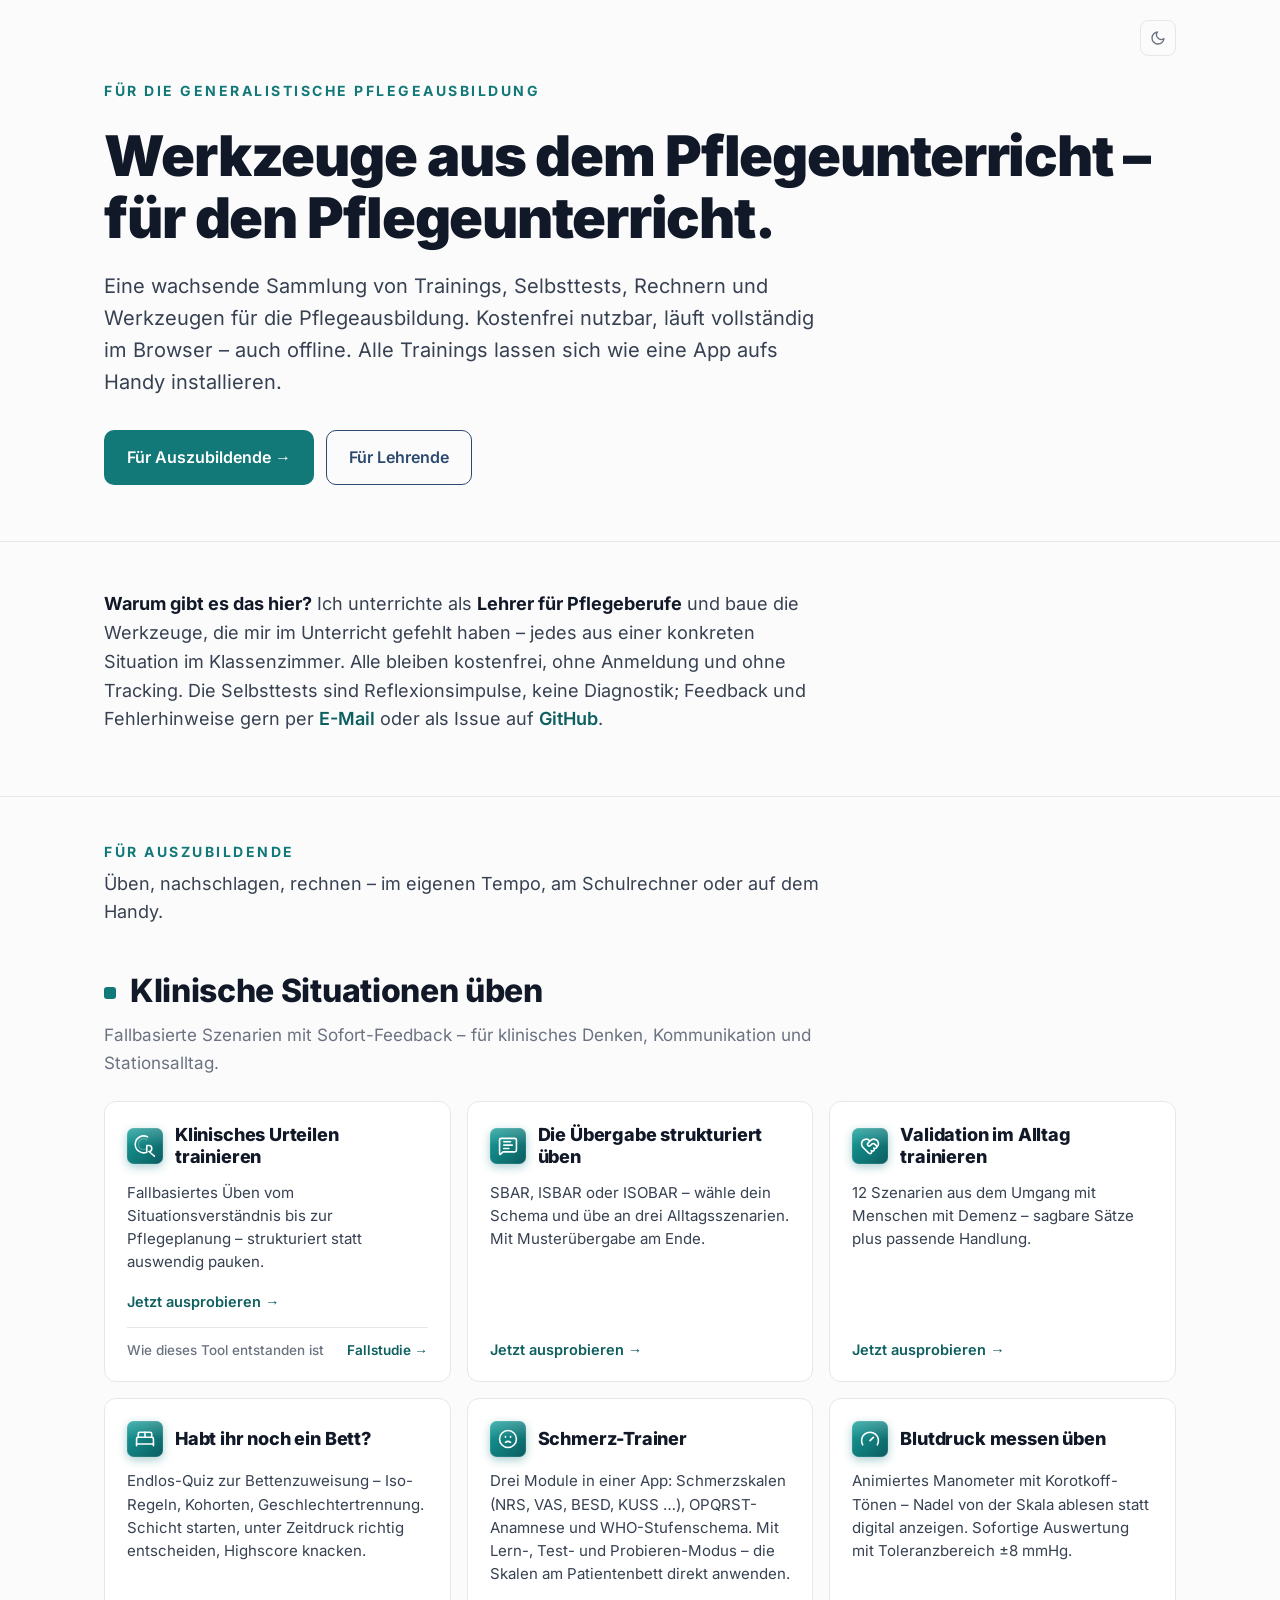
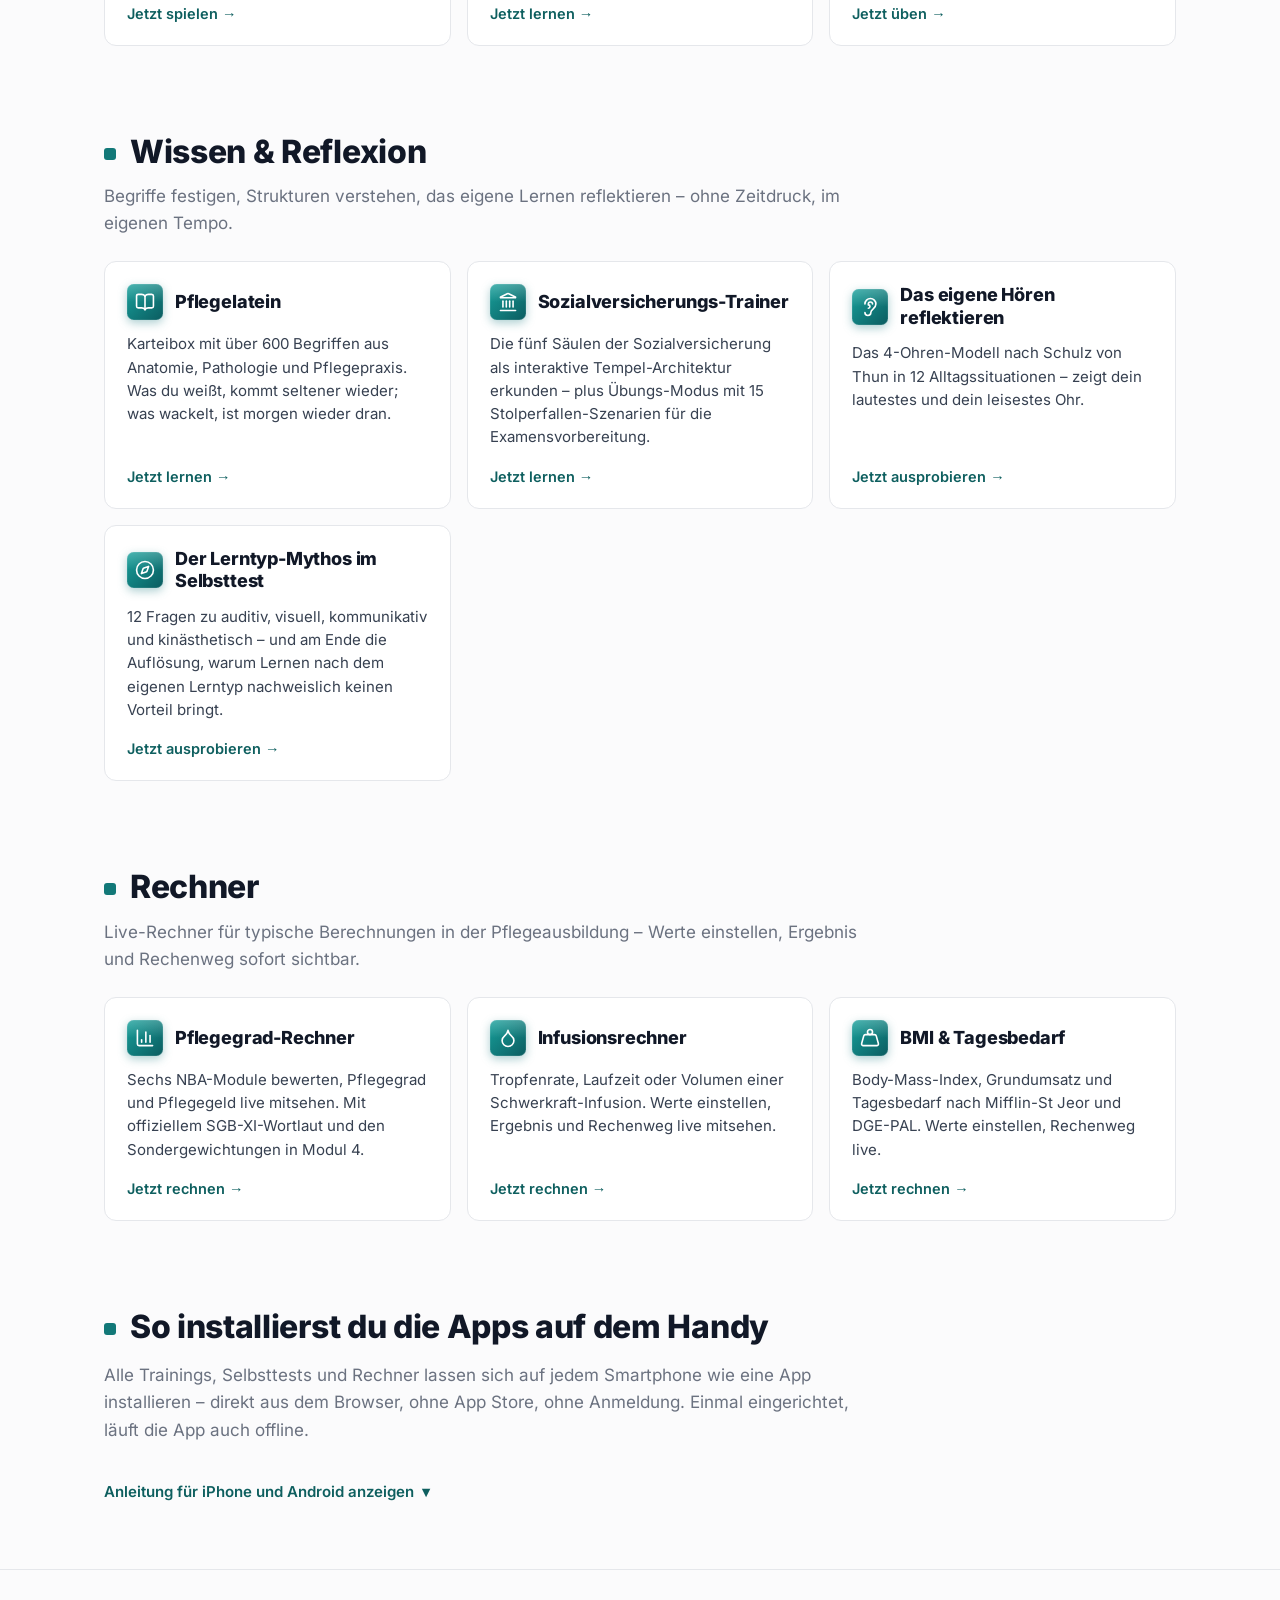
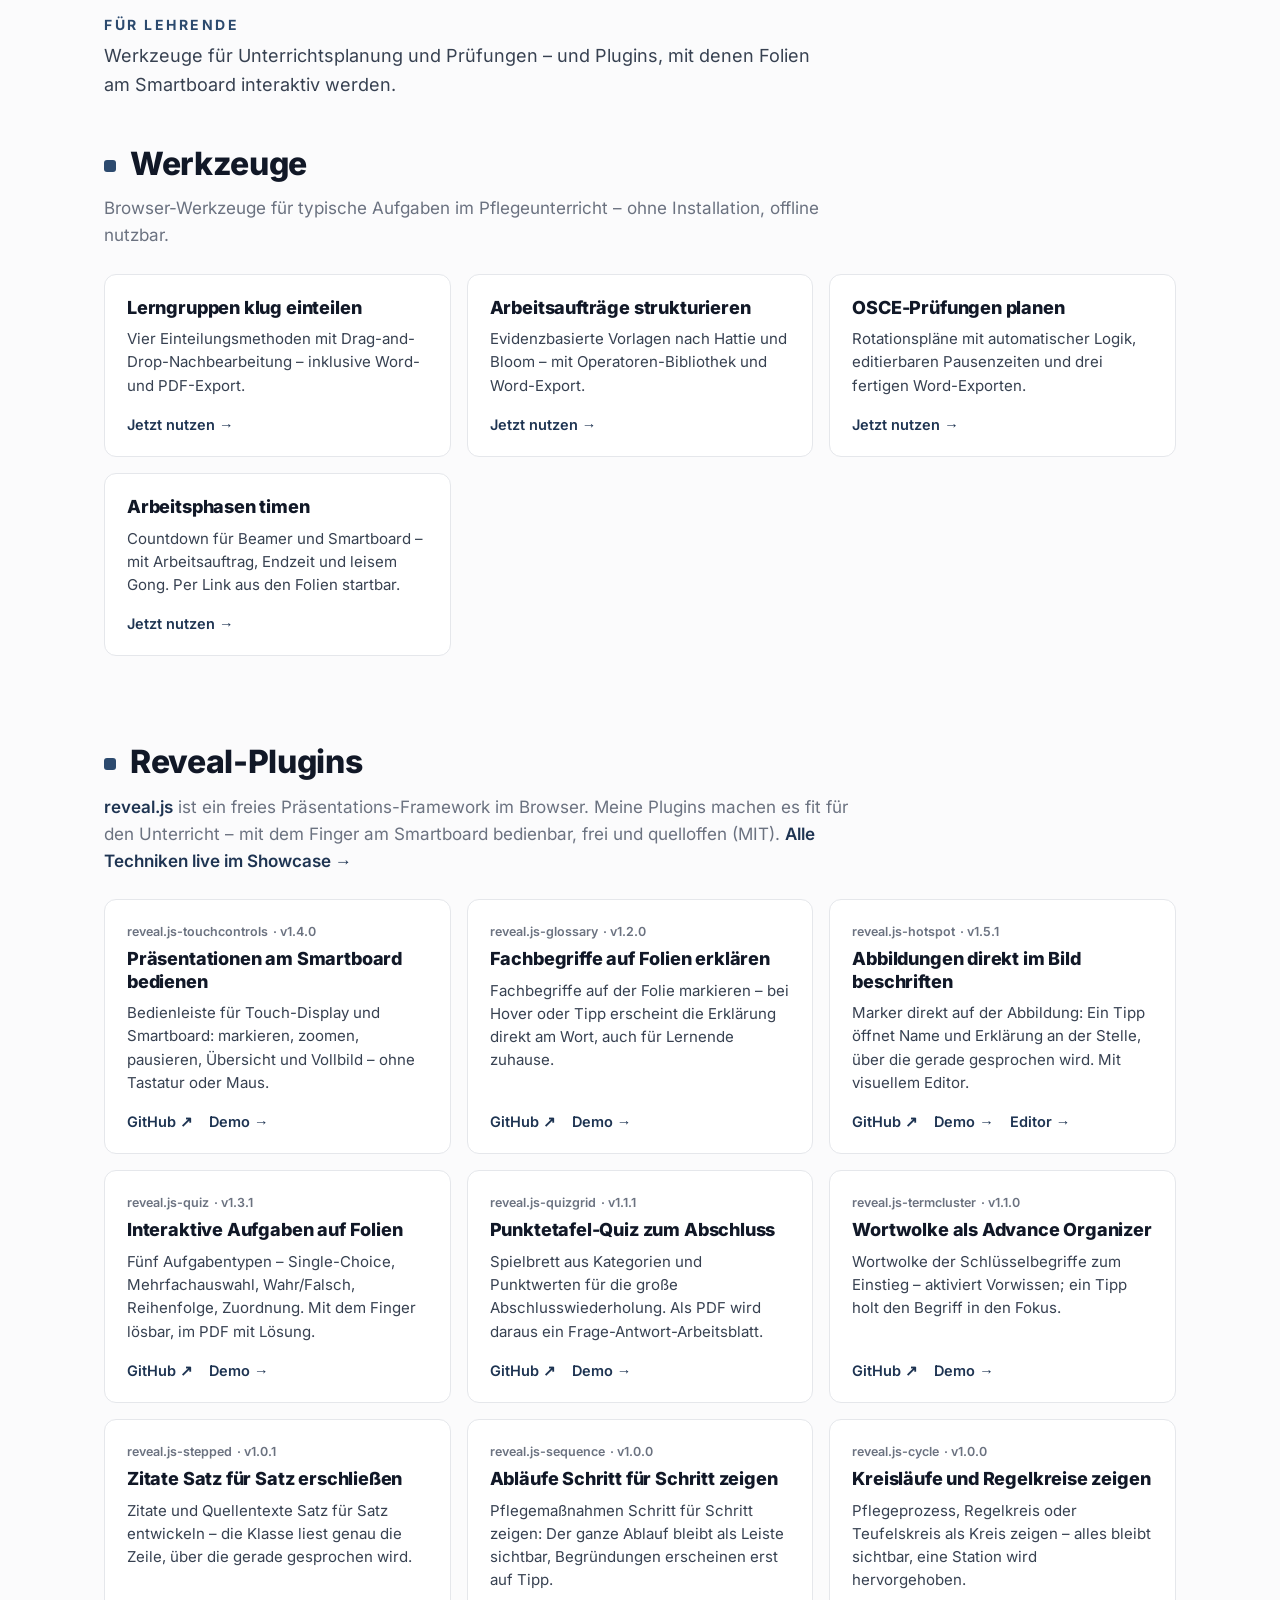
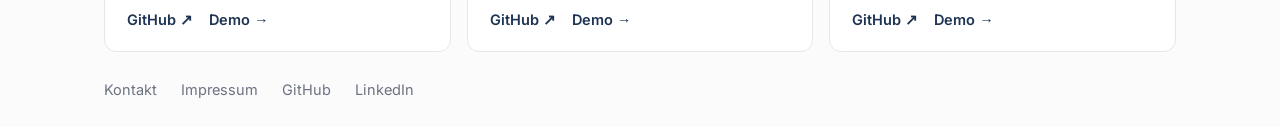
==== commit aa950235: "Add files via upload" ====
--- a/index.html
+++ b/index.html
@@ -22,7 +22,7 @@
   </script>
 
   <!-- Inline SVG favicon, 'fl' monogram in teal -->
-  <link rel="icon" type="image/svg+xml" href="data:image/svg+xml,%3Csvg%20xmlns%3D%22http%3A%2F%2Fwww.w3.org%2F2000%2Fsvg%22%20viewBox%3D%220%200%2064%2064%22%3E%3Crect%20width%3D%2264%22%20height%3D%2264%22%20rx%3D%2214%22%20fill%3D%22%23127878%22%2F%3E%3Ctext%20x%3D%2232%22%20y%3D%2246%22%20font-family%3D%22system-ui%2C-apple-system%2CSegoe%20UI%2CRoboto%22%20font-size%3D%2236%22%20font-weight%3D%22900%22%20fill%3D%22white%22%20text-anchor%3D%22middle%22%3Efl%3C%2Ftext%3E%3C%2Fsvg%3E">
+  <link rel="icon" type="image/svg+xml" href="data:image/svg+xml,%3Csvg%20xmlns%3D%22http%3A%2F%2Fwww.w3.org%2F2000%2Fsvg%22%20viewBox%3D%220%200%2064%2064%22%3E%3Cdefs%3E%3ClinearGradient%20id%3D%22g%22%20x1%3D%220%22%20y1%3D%220%22%20x2%3D%221%22%20y2%3D%221%22%3E%3Cstop%20offset%3D%220%22%20stop-color%3D%22%2317a09b%22%2F%3E%3Cstop%20offset%3D%221%22%20stop-color%3D%22%230b5c60%22%2F%3E%3C%2FlinearGradient%3E%3ClinearGradient%20id%3D%22s%22%20x1%3D%220%22%20y1%3D%220%22%20x2%3D%220%22%20y2%3D%221%22%3E%3Cstop%20offset%3D%220%22%20stop-color%3D%22%23fff%22%20stop-opacity%3D%22.22%22%2F%3E%3Cstop%20offset%3D%22.5%22%20stop-color%3D%22%23fff%22%20stop-opacity%3D%220%22%2F%3E%3C%2FlinearGradient%3E%3C%2Fdefs%3E%3Crect%20width%3D%2264%22%20height%3D%2264%22%20rx%3D%2214%22%20fill%3D%22url%28%23g%29%22%2F%3E%3Crect%20width%3D%2264%22%20height%3D%2264%22%20rx%3D%2214%22%20fill%3D%22url%28%23s%29%22%2F%3E%3Crect%20x%3D%22.5%22%20y%3D%22.5%22%20width%3D%2263%22%20height%3D%2263%22%20rx%3D%2213.5%22%20fill%3D%22none%22%20stroke%3D%22%23fff%22%20stroke-opacity%3D%22.22%22%2F%3E%3Cpath%20fill%3D%22%23fff%22%20d%3D%22M33.22%2025.34V29.89H19.87V25.34ZM23.18%2045.0V24.29Q23.18%2022.03%2024.03%2020.54Q24.87%2019.05%2026.38%2018.31Q27.89%2017.57%2029.87%2017.57Q31.16%2017.57%2032.31%2017.78Q33.46%2017.98%2034.00%2018.13L33.01%2022.62Q32.66%2022.52%2032.18%2022.44Q31.70%2022.37%2031.24%2022.37Q30.14%2022.37%2029.71%2022.87Q29.28%2023.37%2029.28%2024.24V45.0Z%20M42.43%2018.80V45.0H36.30V18.80Z%22%2F%3E%3C%2Fsvg%3E">
   <link rel="apple-touch-icon" href="/apple-touch-icon.png">
 
   <!-- Open Graph -->
@@ -30,7 +30,7 @@
   <meta property="og:url" content="https://florianloyns.com/">
   <meta property="og:title" content="Florian Loyns – Werkzeuge für die Pflegepädagogik">
   <meta property="og:description" content="Trainings und Selbsttests für Auszubildende und Werkzeuge für Lehrende in der Pflegeausbildung – kostenfrei, offline nutzbar, open source.">
-  <meta property="og:image" content="https://florianloyns.com/og-image.png">
+  <meta property="og:image" content="https://florianloyns.com/og-image.png?v=2">
   <meta property="og:image:width" content="1200">
   <meta property="og:image:height" content="630">
   <meta property="og:image:alt" content="Werkzeuge aus dem Pflegeunterricht – für den Pflegeunterricht. Trainings, Selbsttests und Werkzeuge für Lehrende.">
@@ -40,7 +40,7 @@
   <meta name="twitter:card" content="summary_large_image">
   <meta name="twitter:title" content="Florian Loyns – Werkzeuge für die Pflegepädagogik">
   <meta name="twitter:description" content="Trainings und Selbsttests für Auszubildende und Werkzeuge für Lehrende.">
-  <meta name="twitter:image" content="https://florianloyns.com/og-image.png">
+  <meta name="twitter:image" content="https://florianloyns.com/og-image.png?v=2">
 
   <!-- Structured Data -->
   <script type="application/ld+json">
@@ -334,26 +334,6 @@
       font-size: 15.5px;
       line-height: 1.55;
     }
-    .card .features {
-      list-style: none;
-      margin: 0 0 20px;
-      padding: 0;
-      font-size: 14px;
-      color: var(--muted);
-    }
-    .card .features li {
-      padding: 3px 0 3px 22px;
-      position: relative;
-    }
-    .card .features li::before {
-      content: "✓";
-      position: absolute;
-      left: 0;
-      top: 3px;
-      font-weight: 700;
-    }
-    .card.teal   .features li::before { color: var(--teal); }
-    .card.marine .features li::before { color: var(--marine); }
 
     .card .steps {
       margin: 0 0 4px;
@@ -395,7 +375,7 @@
     .case-link .case-cta { color: var(--teal-dark); font-weight: 600; white-space: nowrap; }
     .case-link:hover .case-cta { text-decoration: underline; }
 
-    /* GitHub-Sterne (aus stars.json, nur wenn > 0) */
+    /* GitHub-Sterne (aus stars.json, erst ab 5) */
     .star-badge {
       margin-left: auto;
       display: inline-flex;
@@ -421,27 +401,6 @@
     .audience-lead { margin: 0; max-width: 720px; font-size: 18px; color: var(--body); }
     #azubis + section.block, #lehrende + section.block { padding-top: 32px; }
 
-    /* ========== Screenshots in den Karten ========== */
-    .card .shot {
-      display: block;
-      margin: -28px -28px 22px;
-      height: 190px;
-      overflow: hidden;
-      background: var(--bg);
-      border-bottom: 1px solid var(--border);
-    }
-    .card .shot img { display: block; width: 100%; height: 100%; object-fit: cover; object-position: top center; }
-    .card::before { z-index: 1; }
-    .card.has-shot .card-logo { top: 210px; }
-    .shot-dark { display: none !important; }
-    @media (prefers-color-scheme: dark) {
-      .shot-dark { display: block !important; }
-      .shot-light { display: none !important; }
-    }
-    [data-theme="dark"] .shot-dark { display: block !important; }
-    [data-theme="dark"] .shot-light { display: none !important; }
-    [data-theme="light"] .shot-dark { display: none !important; }
-    [data-theme="light"] .shot-light { display: block !important; }
 
     /* ========== Installationsanleitung zum Aufklappen ========== */
     details.install > summary { list-style: none; cursor: pointer; }
@@ -569,8 +528,6 @@
 
     /* ========== Mobile-Optimierungen ========== */
     @media (max-width: 600px) {
-      .card .shot { margin: -22px -20px 18px; height: 170px; }
-      .card.has-shot .card-logo { top: 188px; }
       .container {
         padding-left: max(18px, env(safe-area-inset-left));
         padding-right: max(18px, env(safe-area-inset-right));
@@ -585,9 +542,110 @@
       .card { padding: 22px 20px 20px; }
       footer { padding: 28px 0 calc(28px + env(safe-area-inset-bottom)); }
     }
+    /* ========== Ruhiges Layout (Okt. 2026): ohne Screenshots, kompakte Karten ========== */
+    section.block { padding: 48px 0 32px; }
+    section.block .section-lead { margin-bottom: 24px; max-width: 760px; }
+    section.block .section-lead a { color: var(--marine-dark); font-weight: 600; text-decoration: none; }
+    section.block .section-lead a:hover { text-decoration: underline; }
+    .grid { grid-template-columns: repeat(3, minmax(0, 1fr)); gap: 16px; }
+    .grid.grid-2 { grid-template-columns: repeat(2, minmax(0, 1fr)); }
+    @media (max-width: 960px) { .grid { grid-template-columns: repeat(2, minmax(0, 1fr)); } }
+    @media (max-width: 640px) { .grid, .grid.grid-2 { grid-template-columns: 1fr; } }
+
+    .card { padding: 22px 22px 20px; border-radius: 12px; }
+    .card::before { display: none; }
+    .card:hover { transform: none; box-shadow: 0 8px 24px -16px rgba(15, 23, 42, .35); }
+    .card-logo {
+      position: static;
+      width: 40px; height: 40px;
+      border-radius: 10px;
+      box-shadow: none;
+      margin: 0 0 14px;
+      flex: none;
+    }
+    .card.has-logo .tag, .card.has-logo h3, .card.has-logo > p { padding-right: 0; }
+    .card .tag, .card.teal .tag, .card.marine .tag {
+      margin: 0 0 6px;
+      font-size: 11px;
+      letter-spacing: 1.2px;
+      color: var(--muted);
+    }
+    .card .tag { gap: 5px; }
+    .card .tag.tag-plain { text-transform: none; letter-spacing: 0; font-size: 12.5px; font-weight: 600; }
+    .card h3 { font-size: 18px; margin: 0 0 8px; }
+    .card p { font-size: 15px; line-height: 1.55; margin: 0 0 16px; }
+    .card .cta, .card-actions a { font-size: 14.5px; }
+    .card-actions { gap: 16px; align-items: center; }
+    .case-link { margin-top: 14px; padding-top: 12px; font-size: 13.5px; }
+    @media (max-width: 600px) {
+      .card { padding: 20px 18px 18px; }
+    }
+    /* Icon neben dem Titel, ohne Tag (Variante B) */
+    .card .tag:not(.tag-plain) { display:none; }
+    .card.has-logo { display:grid; grid-template-columns:36px 1fr; grid-template-rows:auto 1fr auto auto; column-gap:12px; }
+    .card.has-logo > * { grid-column:1 / -1; }
+    .card.has-logo .card-logo { grid-column:1; grid-row:1; width:36px; height:36px; border-radius:9px; margin:0; align-self:center; }
+    .card.has-logo h3 { grid-column:2; grid-row:1; align-self:center; margin:0; }
+    .card.has-logo > p { margin-top:12px; }
+    /* App-Icons: eine Familie mit Tiefe (weicher Schatten) */
+    .card-logo { overflow: visible; filter: drop-shadow(0 3px 5px rgba(13, 115, 119, .35)); }
+    @media (prefers-color-scheme: dark) { :root:not([data-theme="light"]) .card-logo { filter: drop-shadow(0 3px 6px rgba(0, 0, 0, .5)); } }
+    [data-theme="dark"] .card-logo { filter: drop-shadow(0 3px 6px rgba(0, 0, 0, .5)); }
+    /* fl-ic-anim: App-Icons bewegen sich beim Überfahren passend zum Motiv */
+    .card-logo { transition: transform .25s cubic-bezier(.3, 1.5, .6, 1); }
+    .card-logo .anim { transform-box: view-box; transform-origin: 0 0; }
+    .card-logo .wave { opacity: 0; }
+    .card:hover .card-logo, .card:focus-visible .card-logo { transform: translateY(-2px) scale(1.06); }
+    @keyframes fl-type   { from { stroke-dasharray: 0 20; } to { stroke-dasharray: 20 0; } }
+    @keyframes fl-beat   { 0%,100% { transform: scale(1); } 20% { transform: scale(1.14); } 40% { transform: scale(.96); } 60% { transform: scale(1.08); } }
+    @keyframes fl-bounce { 0%,100% { transform: translateY(0); } 30% { transform: translateY(-2.2px); } 55% { transform: translateY(.6px); } 75% { transform: translateY(-.8px); } }
+    @keyframes fl-wobble { 0%,100% { transform: rotate(0); } 20% { transform: rotate(-12deg); } 45% { transform: rotate(9deg); } 70% { transform: rotate(-5deg); } }
+    @keyframes fl-needle { 0% { transform: rotate(-90deg); } 50% { transform: rotate(25deg); } 72% { transform: rotate(-10deg); } 88% { transform: rotate(4deg); } 100% { transform: rotate(0); } }
+    @keyframes fl-page   { 0%,100% { transform: scaleX(1); } 45% { transform: scaleX(.15); } }
+    @keyframes fl-roof   { 0% { transform: translateY(-4px); opacity: 0; } 60% { transform: translateY(.6px); opacity: 1; } 100% { transform: translateY(0); } }
+    @keyframes fl-grow   { from { transform: scaleY(0); } to { transform: scaleY(1); } }
+    @keyframes fl-tilt   { 0%,100% { transform: rotate(0); } 30% { transform: rotate(-10deg); } 60% { transform: rotate(4deg); } }
+    @keyframes fl-wave   { 0% { opacity: 0; transform: translateX(-2px); } 40% { opacity: 1; } 100% { opacity: 0; transform: translateX(1.5px); } }
+    @keyframes fl-spin   { 0% { transform: rotate(0); } 55% { transform: rotate(200deg); } 75% { transform: rotate(160deg); } 90% { transform: rotate(185deg); } 100% { transform: rotate(180deg); } }
+    @keyframes fl-bar    { 0% { transform: scaleY(.1); } 70% { transform: scaleY(1.12); } 100% { transform: scaleY(1); } }
+    @keyframes fl-drip   { 0%,100% { transform: translateY(0); } 35% { transform: translateY(2.4px) scaleY(1.06); } 60% { transform: translateY(-.8px) scaleY(.96); } }
+    @keyframes fl-thud   { 0%,100% { transform: translateY(0); } 25% { transform: translateY(-3px); } 50% { transform: translateY(.8px) scaleY(.95); } 70% { transform: translateY(0); } }
+    @keyframes fl-lens   { 0%,100% { transform: translate(0, 0); } 40% { transform: translate(2px, 2px); } }
+    .card:is(:hover, :focus-visible) .card-logo .type   { animation: fl-type .45s ease-out both; }
+    .card:is(:hover, :focus-visible) .card-logo .t2     { animation-delay: .15s; }
+    .card:is(:hover, :focus-visible) .card-logo .t3     { animation-delay: .3s; }
+    .card:is(:hover, :focus-visible) .card-logo .beat   { animation: fl-beat .9s ease-in-out; }
+    .card:is(:hover, :focus-visible) .card-logo .bounce { animation: fl-bounce .7s ease-out; }
+    .card:is(:hover, :focus-visible) .card-logo .wobble { animation: fl-wobble .7s ease-in-out; }
+    .card:is(:hover, :focus-visible) .card-logo .needle { animation: fl-needle 1s cubic-bezier(.3, .7, .4, 1); }
+    .card:is(:hover, :focus-visible) .card-logo .page   { animation: fl-page .8s ease-in-out; }
+    .card:is(:hover, :focus-visible) .card-logo .roof   { animation: fl-roof .55s .35s ease-out both; }
+    .card:is(:hover, :focus-visible) .card-logo .col    { animation: fl-grow .3s ease-out both; }
+    .card:is(:hover, :focus-visible) .card-logo .c2     { animation-delay: .07s; }
+    .card:is(:hover, :focus-visible) .card-logo .c3     { animation-delay: .14s; }
+    .card:is(:hover, :focus-visible) .card-logo .c4     { animation-delay: .21s; }
+    .card:is(:hover, :focus-visible) .card-logo .tilt   { animation: fl-tilt .8s ease-in-out; }
+    .card:is(:hover, :focus-visible) .card-logo .wave   { animation: fl-wave .9s .1s ease-out 2; }
+    .card:is(:hover, :focus-visible) .card-logo .spin   { animation: fl-spin 1.1s cubic-bezier(.3, .6, .3, 1); }
+    .card:is(:hover, :focus-visible) .card-logo .bar    { animation: fl-bar .5s ease-out both; }
+    .card:is(:hover, :focus-visible) .card-logo .b2     { animation-delay: .08s; }
+    .card:is(:hover, :focus-visible) .card-logo .b3     { animation-delay: .16s; }
+    .card:is(:hover, :focus-visible) .card-logo .drip   { animation: fl-drip .8s ease-in-out; }
+    .card:is(:hover, :focus-visible) .card-logo .thud   { animation: fl-thud .7s ease-out; }
+    .card:is(:hover, :focus-visible) .card-logo .lens   { animation: fl-lens .6s ease-in-out; }
+    @media (prefers-reduced-motion: reduce) {
+      .card-logo, .card-logo * { animation: none !important; transition: none !important; }
+      .card:hover .card-logo { transform: none; }
+    }
   </style>
 </head>
 <body>
+
+  <!-- Gemeinsame Verläufe für die App-Icons (Tiefe) -->
+  <svg width="0" height="0" style="position:absolute" aria-hidden="true" focusable="false"><defs>
+    <linearGradient id="fl-ic-grad" x1="0" y1="0" x2="1" y2="1"><stop offset="0" stop-color="#17a09b"/><stop offset="1" stop-color="#0b5c60"/></linearGradient>
+    <linearGradient id="fl-ic-sheen" x1="0" y1="0" x2="0" y2="1"><stop offset="0" stop-color="#fff" stop-opacity=".22"/><stop offset=".5" stop-color="#fff" stop-opacity="0"/></linearGradient>
+  </defs></svg>
 
   <a href="#azubis" class="skip-link">Zum Hauptinhalt springen</a>
 
@@ -634,21 +692,17 @@
 
         <div class="grid">
 
-          <div class="card teal has-logo has-shot" data-repo="clinical-reasoning-trainer">
-            <span class="shot">
-              <img class="shot-light" src="img/shots/clinical-reasoning-trainer-light.webp" alt="Screenshot: Klinisches Urteilen trainieren" width="960" height="600" loading="lazy" decoding="async">
-              <img class="shot-dark" src="img/shots/clinical-reasoning-trainer-dark.webp" alt="Screenshot: Klinisches Urteilen trainieren" width="960" height="600" loading="lazy" decoding="async">
-            </span>
+          <div class="card teal has-logo" data-repo="clinical-reasoning-trainer">
             <svg class="card-logo" viewBox="0 0 64 64" aria-hidden="true" xmlns="http://www.w3.org/2000/svg">
-              <rect width="64" height="64" rx="12" fill="#0d7377"/>
+              <rect width="64" height="64" rx="12" fill="url(#fl-ic-grad)"/><rect width="64" height="64" rx="12" fill="url(#fl-ic-sheen)"/><rect x=".5" y=".5" width="63" height="63" rx="11.5" fill="none" stroke="#fff" stroke-opacity=".22"/>
               <g transform="translate(8 5) scale(0.75)" fill="none" stroke="#ffffff" stroke-linecap="round" stroke-linejoin="round">
                 <path d="M38.2 14.4 A20 20 0 1 0 36.2 50.7 V35 H42 C46 35 48 38 48 42 S46 49 42 49" stroke-width="3.7"/>
                 <path d="M36.9 21.9 A12.6 12.6 0 1 0 36.9 41.3" stroke-width="2.4" opacity="0.32"/>
-                <path d="M41.5 49.1 L54.2 60" stroke-width="3.7"/>
+                <path class="lens" d="M41.5 49.1 L54.2 60" stroke-width="3.7"/>
               </g>
             </svg>
             <span class="tag">
-              Training · Klinisches Reasoning
+              Klinisches Reasoning
             </span>
             <h3>Klinisches Urteilen trainieren</h3>
             <p>Fallbasiertes Üben vom Situationsverständnis bis zur Pflegeplanung – strukturiert statt auswendig pauken.</p>
@@ -661,87 +715,28 @@
             </a>
           </div>
 
-          <a class="card teal has-logo has-shot" data-repo="isbar-trainer" href="https://florianloyns.com/isbar-trainer/">
-            <span class="shot">
-              <img class="shot-light" src="img/shots/isbar-trainer-light.webp" alt="Screenshot: Die Übergabe strukturiert üben" width="960" height="600" loading="lazy" decoding="async">
-              <img class="shot-dark" src="img/shots/isbar-trainer-dark.webp" alt="Screenshot: Die Übergabe strukturiert üben" width="960" height="600" loading="lazy" decoding="async">
-            </span>
-            <svg class="card-logo" viewBox="0 0 64 64" aria-hidden="true" xmlns="http://www.w3.org/2000/svg">
-              <rect width="64" height="64" rx="12" fill="#0d7377"/>
-              <g fill="#ffffff">
-                <rect x="10" y="10" width="20" height="20" rx="3"/>
-                <rect x="34" y="10" width="20" height="20" rx="3"/>
-                <rect x="10" y="34" width="20" height="20" rx="3"/>
-                <rect x="34" y="34" width="20" height="20" rx="3"/>
-              </g>
-              <g fill="#0a5c5f"
-                 font-family="-apple-system, BlinkMacSystemFont, 'Segoe UI', sans-serif"
-                 font-size="15" font-weight="800" text-anchor="middle"
-                 letter-spacing="-0.5">
-                <text x="20" y="25.5">S</text>
-                <text x="44" y="25.5">B</text>
-                <text x="20" y="49.5">A</text>
-                <text x="44" y="49.5">R</text>
-              </g>
-            </svg>
-            <span class="tag">
-              Training · Kommunikation
+          <a class="card teal has-logo" data-repo="isbar-trainer" href="https://florianloyns.com/isbar-trainer/">
+            <svg class="card-logo" viewBox="0 0 64 64" aria-hidden="true" xmlns="http://www.w3.org/2000/svg"><rect width="64" height="64" rx="12" fill="url(#fl-ic-grad)"/><rect width="64" height="64" rx="12" fill="url(#fl-ic-sheen)"/><rect x=".5" y=".5" width="63" height="63" rx="11.5" fill="none" stroke="#fff" stroke-opacity=".22"/><g transform="translate(14 14) scale(1.5)" fill="none" stroke="#ffffff" stroke-width="1.9" stroke-linecap="round" stroke-linejoin="round"><path d="M22 17a2 2 0 0 1-2 2H6.828a2 2 0 0 0-1.414.586l-2.202 2.202A.71.71 0 0 1 2 21.286V5a2 2 0 0 1 2-2h16a2 2 0 0 1 2 2z"/><path class="type t1" d="M7 7h8"/><path class="type t2" d="M7 11h10"/><path class="type t3" d="M7 15h6"/></g></svg>
+            <span class="tag">
+              Kommunikation
             </span>
             <h3>Die Übergabe strukturiert üben</h3>
             <p>SBAR, ISBAR oder ISOBAR – wähle dein Schema und übe an drei Alltagsszenarien. Mit Musterübergabe am Ende.</p>
             <span class="cta">Jetzt ausprobieren →</span>
           </a>
 
-          <a class="card teal has-logo has-shot" data-repo="validation-training" href="https://florianloyns.com/validation-training/">
-            <span class="shot">
-              <img class="shot-light" src="img/shots/validation-training-light.webp" alt="Screenshot: Validation im Alltag trainieren" width="960" height="600" loading="lazy" decoding="async">
-              <img class="shot-dark" src="img/shots/validation-training-dark.webp" alt="Screenshot: Validation im Alltag trainieren" width="960" height="600" loading="lazy" decoding="async">
-            </span>
-            <svg class="card-logo" viewBox="0 0 64 64" aria-hidden="true" xmlns="http://www.w3.org/2000/svg">
-              <rect width="64" height="64" rx="12" fill="#0d7377"/>
-              <rect x="11" y="14" width="42" height="30" rx="5" fill="#ffffff"/>
-              <path d="M 21 44 L 18 52 L 29 44 Z" fill="#ffffff"/>
-              <text x="32" y="36"
-                    font-family="-apple-system, BlinkMacSystemFont, 'Segoe UI', sans-serif"
-                    font-size="19" font-weight="800" fill="#0a5c5f"
-                    text-anchor="middle" letter-spacing="-0.5">Ja</text>
-            </svg>
-            <span class="tag">
-              Training · Demenz
+          <a class="card teal has-logo" data-repo="validation-training" href="https://florianloyns.com/validation-training/">
+            <svg class="card-logo" viewBox="0 0 64 64" aria-hidden="true" xmlns="http://www.w3.org/2000/svg"><rect width="64" height="64" rx="12" fill="url(#fl-ic-grad)"/><rect width="64" height="64" rx="12" fill="url(#fl-ic-sheen)"/><rect x=".5" y=".5" width="63" height="63" rx="11.5" fill="none" stroke="#fff" stroke-opacity=".22"/><g transform="translate(14 14) scale(1.5)" fill="none" stroke="#ffffff" stroke-width="1.9" stroke-linecap="round" stroke-linejoin="round"><g transform="translate(12 12)"><g class="anim beat"><g transform="translate(-12 -12)"><path d="M19.414 14.414C21 12.828 22 11.5 22 9.5a5.5 5.5 0 0 0-9.591-3.676.6.6 0 0 1-.818.001A5.5 5.5 0 0 0 2 9.5c0 2.3 1.5 4 3 5.5l5.535 5.362a2 2 0 0 0 2.879.052 2.12 2.12 0 0 0-.004-3 2.124 2.124 0 1 0 3-3 2.124 2.124 0 0 0 3.004 0 2 2 0 0 0 0-2.828l-1.881-1.882a2.41 2.41 0 0 0-3.409 0l-1.71 1.71a2 2 0 0 1-2.828 0 2 2 0 0 1 0-2.828l2.823-2.762"/></g></g></g></g></svg>
+            <span class="tag">
+              Demenz
             </span>
             <h3>Validation im Alltag trainieren</h3>
             <p>12 Szenarien aus dem Umgang mit Menschen mit Demenz – sagbare Sätze plus passende Handlung.</p>
             <span class="cta">Jetzt ausprobieren →</span>
           </a>
 
-          <a class="card teal has-logo has-shot" data-repo="noch-ein-bett" href="https://florianloyns.com/noch-ein-bett/">
-            <span class="shot">
-              <img class="shot-light" src="img/shots/noch-ein-bett-light.webp" alt="Screenshot: Habt ihr noch ein Bett?" width="960" height="600" loading="lazy" decoding="async">
-              <img class="shot-dark" src="img/shots/noch-ein-bett-dark.webp" alt="Screenshot: Habt ihr noch ein Bett?" width="960" height="600" loading="lazy" decoding="async">
-            </span>
-            <svg class="card-logo" viewBox="0 0 64 64" aria-hidden="true" xmlns="http://www.w3.org/2000/svg">
-              <defs>
-                <linearGradient id="bjLime" x1="0" y1="0" x2="1" y2="1">
-                  <stop offset="0%" stop-color="#d4f501"/>
-                  <stop offset="100%" stop-color="#88d600"/>
-                </linearGradient>
-                <linearGradient id="bjMag" x1="0" y1="0" x2="1" y2="1">
-                  <stop offset="0%" stop-color="#ff614d"/>
-                  <stop offset="100%" stop-color="#ee343b"/>
-                </linearGradient>
-              </defs>
-              <rect width="64" height="64" rx="15" fill="#080512"/>
-              <g transform="scale(0.125)">
-                <g transform="translate(256,256) scale(0.85) translate(-256,-256)">
-                  <path d="M194,106 H318 V194 H406 V318 H318 V406 H194 V318 H106 V194 H194 Z"
-                        fill="url(#bjMag)" stroke="#04020b" stroke-width="26" stroke-linejoin="round"
-                        transform="rotate(-5 256 256)"/>
-                  <path d="M338,64 L188,296 L246,296 L206,448 L366,232 L296,232 Z"
-                        fill="url(#bjLime)" stroke="#04020b" stroke-width="22" stroke-linejoin="round"
-                        transform="rotate(3 256 256)"/>
-                </g>
-              </g>
-            </svg>
+          <a class="card teal has-logo" data-repo="noch-ein-bett" href="https://florianloyns.com/noch-ein-bett/">
+            <svg class="card-logo" viewBox="0 0 64 64" aria-hidden="true" xmlns="http://www.w3.org/2000/svg"><rect width="64" height="64" rx="12" fill="url(#fl-ic-grad)"/><rect width="64" height="64" rx="12" fill="url(#fl-ic-sheen)"/><rect x=".5" y=".5" width="63" height="63" rx="11.5" fill="none" stroke="#fff" stroke-opacity=".22"/><g transform="translate(14 14) scale(1.5)" fill="none" stroke="#ffffff" stroke-width="1.9" stroke-linecap="round" stroke-linejoin="round"><g transform="translate(12 12)"><g class="anim bounce"><g transform="translate(-12 -12)"><path d="M2 20v-8a2 2 0 0 1 2-2h16a2 2 0 0 1 2 2v8"/><path d="M4 10V6a2 2 0 0 1 2-2h12a2 2 0 0 1 2 2v4"/><path d="M12 4v6"/><path d="M2 18h20"/></g></g></g></g></svg>
             <span class="tag">
               Spiel · Endlos-Modus
             </span>
@@ -750,56 +745,20 @@
             <span class="cta">Jetzt spielen →</span>
           </a>
 
-          <a class="card teal has-logo has-shot" data-repo="schmerz-trainer" href="https://florianloyns.com/schmerz-trainer/">
-            <span class="shot">
-              <img class="shot-light" src="img/shots/schmerz-trainer-light.webp" alt="Screenshot: Schmerz-Trainer" width="960" height="600" loading="lazy" decoding="async">
-              <img class="shot-dark" src="img/shots/schmerz-trainer-dark.webp" alt="Screenshot: Schmerz-Trainer" width="960" height="600" loading="lazy" decoding="async">
-            </span>
-            <svg class="card-logo" viewBox="0 0 64 64" aria-hidden="true" xmlns="http://www.w3.org/2000/svg">
-              <rect width="64" height="64" rx="12" fill="#0d7377"/>
-              <circle cx="32" cy="32" r="21" fill="#ffffff"/>
-              <g stroke="#0d7377" stroke-width="2.4" stroke-linecap="round" fill="none">
-                <path d="M 23 27 Q 26 29 29 27"/>
-                <path d="M 35 27 Q 38 29 41 27"/>
-              </g>
-              <path d="M 24 41 Q 32 35 40 41" stroke="#0d7377" stroke-width="2.6" fill="none" stroke-linecap="round"/>
-            </svg>
-            <span class="tag">
-              Training · Schmerz
+          <a class="card teal has-logo" data-repo="schmerz-trainer" href="https://florianloyns.com/schmerz-trainer/">
+            <svg class="card-logo" viewBox="0 0 64 64" aria-hidden="true" xmlns="http://www.w3.org/2000/svg"><rect width="64" height="64" rx="12" fill="url(#fl-ic-grad)"/><rect width="64" height="64" rx="12" fill="url(#fl-ic-sheen)"/><rect x=".5" y=".5" width="63" height="63" rx="11.5" fill="none" stroke="#fff" stroke-opacity=".22"/><g transform="translate(14 14) scale(1.5)" fill="none" stroke="#ffffff" stroke-width="1.9" stroke-linecap="round" stroke-linejoin="round"><g transform="translate(12 12)"><g class="anim wobble"><g transform="translate(-12 -12)"><circle cx="12" cy="12" r="10"/><path d="M15 10V9"/><path d="M9 10V9"/><path d="M9 16a5 5 0 016 0"/></g></g></g></g></svg>
+            <span class="tag">
+              Schmerz
             </span>
             <h3>Schmerz-Trainer</h3>
-            <p>Drei Module in einer App: Schmerzskalen (NRS, VAS, BESD, KUSS …), OPQRST-Anamnese und WHO-Stufenschema. Mit Lern-, Test- und Probieren-Modus — die Skalen am Patientenbett direkt anwenden.</p>
+            <p>Drei Module in einer App: Schmerzskalen (NRS, VAS, BESD, KUSS …), OPQRST-Anamnese und WHO-Stufenschema. Mit Lern-, Test- und Probieren-Modus – die Skalen am Patientenbett direkt anwenden.</p>
             <span class="cta">Jetzt lernen →</span>
           </a>
 
-          <a class="card teal has-logo has-shot" data-repo="blutdruck-trainer" href="https://florianloyns.com/blutdruck-trainer/">
-            <span class="shot">
-              <img class="shot-light" src="img/shots/blutdruck-trainer-light.webp" alt="Screenshot: Blutdruck messen üben" width="960" height="600" loading="lazy" decoding="async">
-              <img class="shot-dark" src="img/shots/blutdruck-trainer-dark.webp" alt="Screenshot: Blutdruck messen üben" width="960" height="600" loading="lazy" decoding="async">
-            </span>
-            <svg class="card-logo" viewBox="0 0 64 64" aria-hidden="true" xmlns="http://www.w3.org/2000/svg">
-              <rect width="64" height="64" rx="12" fill="#0d7377"/>
-              <!-- Gehäuse -->
-              <circle cx="32" cy="34" r="22" fill="#0a5c5f" stroke="rgba(255,255,255,0.15)" stroke-width="1"/>
-              <circle cx="32" cy="34" r="20" fill="#0c6e72"/>
-              <!-- Grauer Track -->
-              <path d="M 19 47 A 18 18 0 1 1 45 47" fill="none" stroke="rgba(255,255,255,0.2)" stroke-width="5" stroke-linecap="round"/>
-              <!-- Grüne Zone -->
-              <path d="M 19 47 A 18 18 0 0 1 26 17" fill="none" stroke="rgba(100,220,140,0.8)" stroke-width="5" stroke-linecap="butt"/>
-              <!-- Gelbe Zone -->
-              <path d="M 26 17 A 18 18 0 0 1 35 16" fill="none" stroke="rgba(255,205,60,0.8)" stroke-width="5" stroke-linecap="butt"/>
-              <!-- Rote Zone -->
-              <path d="M 35 16 A 18 18 0 0 1 45 47" fill="none" stroke="rgba(255,90,90,0.7)" stroke-width="5" stroke-linecap="butt"/>
-              <!-- Innerer Kreis -->
-              <circle cx="32" cy="34" r="11" fill="#0a5c5f" stroke="rgba(255,255,255,0.2)" stroke-width="1"/>
-              <!-- Nadel ~120 mmHg -->
-              <line x1="32" y1="34" x2="26" y2="22" stroke="white" stroke-width="2" stroke-linecap="round"/>
-              <!-- Pivot -->
-              <circle cx="32" cy="34" r="3" fill="white"/>
-              <circle cx="32" cy="34" r="1.5" fill="#0d7377"/>
-            </svg>
-            <span class="tag">
-              Training · Vitalzeichen
+          <a class="card teal has-logo" data-repo="blutdruck-trainer" href="https://florianloyns.com/blutdruck-trainer/">
+            <svg class="card-logo" viewBox="0 0 64 64" aria-hidden="true" xmlns="http://www.w3.org/2000/svg"><rect width="64" height="64" rx="12" fill="url(#fl-ic-grad)"/><rect width="64" height="64" rx="12" fill="url(#fl-ic-sheen)"/><rect x=".5" y=".5" width="63" height="63" rx="11.5" fill="none" stroke="#fff" stroke-opacity=".22"/><g transform="translate(14 14) scale(1.5)" fill="none" stroke="#ffffff" stroke-width="1.9" stroke-linecap="round" stroke-linejoin="round"><path d="M3.34 19a10 10 0 1 1 17.32 0"/><g transform="translate(12 14)"><g class="anim needle"><g transform="translate(-12 -14)"><path d="m12 14 4-4"/></g></g></g></g></svg>
+            <span class="tag">
+              Vitalzeichen
             </span>
             <h3>Blutdruck messen üben</h3>
             <p>Animiertes Manometer mit Korotkoff-Tönen – Nadel von der Skala ablesen statt digital anzeigen. Sofortige Auswertung mit Toleranzbereich ±8 mmHg.</p>
@@ -817,35 +776,8 @@
 
         <div class="grid">
 
-          <a class="card teal has-logo has-shot" data-repo="pflegelatein" href="https://florianloyns.com/pflegelatein/">
-            <span class="shot">
-              <img class="shot-light" src="img/shots/pflegelatein-light.webp" alt="Screenshot: Pflegelatein" width="960" height="600" loading="lazy" decoding="async">
-              <img class="shot-dark" src="img/shots/pflegelatein-dark.webp" alt="Screenshot: Pflegelatein" width="960" height="600" loading="lazy" decoding="async">
-            </span>
-            <svg class="card-logo" viewBox="0 0 512 512" aria-hidden="true" xmlns="http://www.w3.org/2000/svg">
-              <defs>
-                <linearGradient id="pflegelatein-bg" x1="0" y1="0" x2="0" y2="1">
-                  <stop offset="0%" stop-color="#0d7377"/>
-                  <stop offset="100%" stop-color="#0a5c5f"/>
-                </linearGradient>
-                <radialGradient id="pflegelatein-glow" cx="50%" cy="40%" r="65%">
-                  <stop offset="0%" stop-color="#fbf9f3" stop-opacity="0.10"/>
-                  <stop offset="100%" stop-color="#fbf9f3" stop-opacity="0"/>
-                </radialGradient>
-              </defs>
-              <rect width="512" height="512" rx="96" fill="url(#pflegelatein-bg)"/>
-              <rect width="512" height="512" rx="96" fill="url(#pflegelatein-glow)"/>
-              <path d="M 256 178
-                       C 238 152, 205 124, 170 124
-                       C 122 124, 108 180, 123 230
-                       C 138 280, 196 335, 256 385
-                       C 316 335, 374 280, 389 230
-                       C 404 182, 388 128, 342 128
-                       C 307 128, 274 152, 256 178 Z"
-                    fill="rgba(251,249,243,0.08)"
-                    stroke="#fbf9f3" stroke-width="22"
-                    stroke-linejoin="round" stroke-linecap="round"/>
-            </svg>
+          <a class="card teal has-logo" data-repo="pflegelatein" href="https://florianloyns.com/pflegelatein/">
+            <svg class="card-logo" viewBox="0 0 64 64" aria-hidden="true" xmlns="http://www.w3.org/2000/svg"><rect width="64" height="64" rx="12" fill="url(#fl-ic-grad)"/><rect width="64" height="64" rx="12" fill="url(#fl-ic-sheen)"/><rect x=".5" y=".5" width="63" height="63" rx="11.5" fill="none" stroke="#fff" stroke-opacity=".22"/><g transform="translate(14 14) scale(1.5)" fill="none" stroke="#ffffff" stroke-width="1.9" stroke-linecap="round" stroke-linejoin="round"><path d="M12 5v16"/><path d="M12 5a5 5 0 00-4-2H4a2 2 0 00-2 2v12a2 2 0 001.999 2H8a5 5 0 014 2"/><g transform="translate(12 12)"><g class="anim page"><g transform="translate(-12 -12)"><path d="M12 21a5 5 0 014-2h4.001A2 2 0 0022 17V5a2 2 0 00-1.999-2L16 3.002A5 5 0 0012 5"/></g></g></g></g></svg>
             <span class="tag">
               Wissen · Pflege&shy;ausbildung
             </span>
@@ -854,56 +786,18 @@
             <span class="cta">Jetzt lernen →</span>
           </a>
 
-          <a class="card teal has-logo has-shot" data-repo="sozialversicherungs-trainer" href="https://florianloyns.com/sozialversicherungs-trainer/">
-            <span class="shot">
-              <img class="shot-light" src="img/shots/sozialversicherungs-trainer-light.webp" alt="Screenshot: Sozialversicherungs-Trainer" width="960" height="600" loading="lazy" decoding="async">
-              <img class="shot-dark" src="img/shots/sozialversicherungs-trainer-dark.webp" alt="Screenshot: Sozialversicherungs-Trainer" width="960" height="600" loading="lazy" decoding="async">
-            </span>
-            <svg class="card-logo" viewBox="0 0 64 64" aria-hidden="true" xmlns="http://www.w3.org/2000/svg">
-              <rect width="64" height="64" rx="12" fill="#0d7377"/>
-              <path d="M 12 19 L 32 13 L 52 19 Z" fill="#ffffff"/>
-              <rect x="11" y="19" width="42" height="3" rx="0.5" fill="#ffffff"/>
-              <g fill="#ffffff">
-                <rect x="14" y="24" width="4" height="20"/>
-                <rect x="22" y="24" width="4" height="20"/>
-                <rect x="30" y="24" width="4" height="20"/>
-                <rect x="38" y="24" width="4" height="20"/>
-                <rect x="46" y="24" width="4" height="20"/>
-              </g>
-              <rect x="11" y="46" width="42" height="3" rx="0.5" fill="#ffffff"/>
-              <rect x="9" y="49" width="46" height="2" rx="0.5" fill="#ffffff"/>
-            </svg>
-            <span class="tag">
-              Wissen · Sozialvers.
+          <a class="card teal has-logo" data-repo="sozialversicherungs-trainer" href="https://florianloyns.com/sozialversicherungs-trainer/">
+            <svg class="card-logo" viewBox="0 0 64 64" aria-hidden="true" xmlns="http://www.w3.org/2000/svg"><rect width="64" height="64" rx="12" fill="url(#fl-ic-grad)"/><rect width="64" height="64" rx="12" fill="url(#fl-ic-sheen)"/><rect x=".5" y=".5" width="63" height="63" rx="11.5" fill="none" stroke="#fff" stroke-opacity=".22"/><g transform="translate(14 14) scale(1.5)" fill="none" stroke="#ffffff" stroke-width="1.9" stroke-linecap="round" stroke-linejoin="round"><g transform="translate(12 4)"><g class="anim roof"><g transform="translate(-12 -4)"><path d="M11.119 2.205a2 2 0 0 1 1.762 0l7.84 3.846A.5.5 0 0 1 20.5 7h-17a.5.5 0 0 1-.22-.949z"/></g></g></g><g transform="translate(6 18)"><g class="anim col c1"><g transform="translate(-6 -18)"><path d="M6 18v-7"/></g></g></g><g transform="translate(10 18)"><g class="anim col c2"><g transform="translate(-10 -18)"><path d="M10 18v-7"/></g></g></g><g transform="translate(14 18)"><g class="anim col c3"><g transform="translate(-14 -18)"><path d="M14 18v-7"/></g></g></g><g transform="translate(18 18)"><g class="anim col c4"><g transform="translate(-18 -18)"><path d="M18 18v-7"/></g></g></g><path d="M3 22h18"/></g></svg>
+            <span class="tag">
+              Wissen · Sozialversicherung
             </span>
             <h3>Sozialversicherungs-Trainer</h3>
-            <p>Die fünf Säulen der Sozialversicherung als interaktive Tempel-Architektur erkunden — plus Übungs-Modus mit 15 Stolperfallen-Szenarien für die Examensvorbereitung.</p>
+            <p>Die fünf Säulen der Sozialversicherung als interaktive Tempel-Architektur erkunden – plus Übungs-Modus mit 15 Stolperfallen-Szenarien für die Examensvorbereitung.</p>
             <span class="cta">Jetzt lernen →</span>
           </a>
 
-          <a class="card teal has-logo has-shot" data-repo="vier-ohren-selbsttest" href="https://florianloyns.com/vier-ohren-selbsttest/">
-            <span class="shot">
-              <img class="shot-light" src="img/shots/vier-ohren-selbsttest-light.webp" alt="Screenshot: Das eigene Hören reflektieren" width="960" height="600" loading="lazy" decoding="async">
-              <img class="shot-dark" src="img/shots/vier-ohren-selbsttest-dark.webp" alt="Screenshot: Das eigene Hören reflektieren" width="960" height="600" loading="lazy" decoding="async">
-            </span>
-            <svg class="card-logo" viewBox="0 0 64 64" aria-hidden="true" xmlns="http://www.w3.org/2000/svg">
-              <rect width="64" height="64" rx="12" fill="#0d7377"/>
-              <rect x="10" y="10" width="44" height="44" rx="4" fill="#ffffff"/>
-              <line x1="32" y1="10" x2="32" y2="54" stroke="#0d7377" stroke-width="1.4"/>
-              <line x1="10" y1="32" x2="54" y2="32" stroke="#0d7377" stroke-width="1.4"/>
-              <text x="21" y="27"
-                    font-family="-apple-system, BlinkMacSystemFont, 'Segoe UI', serif"
-                    font-size="13" font-weight="800" fill="#0a5c5f"
-                    text-anchor="middle" font-style="italic">i</text>
-              <circle cx="43" cy="21" r="2.6" fill="#0a5c5f"/>
-              <circle cx="43" cy="21" r="4.6" fill="none" stroke="#0a5c5f" stroke-width="1.2"/>
-              <circle cx="17" cy="43" r="2.4" fill="#0a5c5f"/>
-              <circle cx="25" cy="43" r="2.4" fill="#0a5c5f"/>
-              <line x1="17" y1="43" x2="25" y2="43" stroke="#0a5c5f" stroke-width="1.4"/>
-              <path d="M 38 43 L 48 43 M 45.5 40.5 L 48 43 L 45.5 45.5"
-                    stroke="#0a5c5f" stroke-width="1.6" fill="none"
-                    stroke-linecap="round" stroke-linejoin="round"/>
-            </svg>
+          <a class="card teal has-logo" data-repo="vier-ohren-selbsttest" href="https://florianloyns.com/vier-ohren-selbsttest/">
+            <svg class="card-logo" viewBox="0 0 64 64" aria-hidden="true" xmlns="http://www.w3.org/2000/svg"><rect width="64" height="64" rx="12" fill="url(#fl-ic-grad)"/><rect width="64" height="64" rx="12" fill="url(#fl-ic-sheen)"/><rect x=".5" y=".5" width="63" height="63" rx="11.5" fill="none" stroke="#fff" stroke-opacity=".22"/><g transform="translate(14 14) scale(1.5)" fill="none" stroke="#ffffff" stroke-width="1.9" stroke-linecap="round" stroke-linejoin="round"><g transform="translate(12 22)"><g class="anim tilt"><g transform="translate(-12 -22)"><path d="M6 8.5a6.5 6.5 0 1 1 13 0c0 6-6 6-6 10a3.5 3.5 0 1 1-7 0"/><path d="M15 8.5a2.5 2.5 0 0 0-5 0v1a2 2 0 1 1 0 4"/></g></g></g><g transform="translate(20 8)"><g class="anim wave"><g transform="translate(-20 -8)"><path d="M20.5 4.5a8 8 0 0 1 0 8"/></g></g></g></g></svg>
             <span class="tag">
               Reflexion · Kommunikation
             </span>
@@ -912,25 +806,8 @@
             <span class="cta">Jetzt ausprobieren →</span>
           </a>
 
-          <a class="card teal has-logo has-shot" data-repo="lerntypentest" href="https://florianloyns.com/lerntypentest/">
-            <span class="shot">
-              <img class="shot-light" src="img/shots/lerntypentest-light.webp" alt="Screenshot: Den eigenen Lerntyp finden" width="960" height="600" loading="lazy" decoding="async">
-              <img class="shot-dark" src="img/shots/lerntypentest-dark.webp" alt="Screenshot: Den eigenen Lerntyp finden" width="960" height="600" loading="lazy" decoding="async">
-            </span>
-            <svg class="card-logo" viewBox="0 0 64 64" aria-hidden="true" xmlns="http://www.w3.org/2000/svg">
-              <rect width="64" height="64" rx="12" fill="#0d7377"/>
-              <circle cx="32" cy="32" r="19" fill="none" stroke="#ffffff" stroke-width="2"/>
-              <circle cx="32" cy="32" r="16" fill="#ffffff"/>
-              <path d="M 32 17 L 28.5 32 L 32 31 L 35.5 32 Z" fill="#0a5c5f"/>
-              <path d="M 32 47 L 28.5 32 L 32 33 L 35.5 32 Z" fill="#0d7377" opacity="0.4"/>
-              <circle cx="32" cy="32" r="2" fill="#ffffff" stroke="#0a5c5f" stroke-width="0.8"/>
-              <g fill="#ffffff">
-                <circle cx="32" cy="11"  r="1.2"/>
-                <circle cx="53" cy="32"  r="1.2"/>
-                <circle cx="32" cy="53"  r="1.2"/>
-                <circle cx="11" cy="32"  r="1.2"/>
-              </g>
-            </svg>
+          <a class="card teal has-logo" data-repo="lerntypentest" href="https://florianloyns.com/lerntypentest/">
+            <svg class="card-logo" viewBox="0 0 64 64" aria-hidden="true" xmlns="http://www.w3.org/2000/svg"><rect width="64" height="64" rx="12" fill="url(#fl-ic-grad)"/><rect width="64" height="64" rx="12" fill="url(#fl-ic-sheen)"/><rect x=".5" y=".5" width="63" height="63" rx="11.5" fill="none" stroke="#fff" stroke-opacity=".22"/><g transform="translate(14 14) scale(1.5)" fill="none" stroke="#ffffff" stroke-width="1.9" stroke-linecap="round" stroke-linejoin="round"><circle cx="12" cy="12" r="10"/><g transform="translate(12 12)"><g class="anim spin"><g transform="translate(-12 -12)"><path d="m16.24 7.76-1.804 5.411a2 2 0 0 1-1.265 1.265L7.76 16.24l1.804-5.411a2 2 0 0 1 1.265-1.265z"/></g></g></g></g></svg>
             <span class="tag">
               Reflexion · Lernmythen
             </span>
@@ -950,69 +827,30 @@
 
         <div class="grid">
 
-          <a class="card teal has-logo has-shot" data-repo="pflegegrad-rechner" href="https://florianloyns.com/pflegegrad-rechner/">
-            <span class="shot">
-              <img class="shot-light" src="img/shots/pflegegrad-rechner-light.webp" alt="Screenshot: Pflegegrad-Rechner" width="960" height="600" loading="lazy" decoding="async">
-              <img class="shot-dark" src="img/shots/pflegegrad-rechner-dark.webp" alt="Screenshot: Pflegegrad-Rechner" width="960" height="600" loading="lazy" decoding="async">
-            </span>
-            <svg class="card-logo" viewBox="0 0 64 64" aria-hidden="true" xmlns="http://www.w3.org/2000/svg">
-              <rect width="64" height="64" rx="12" fill="#0d7377"/>
-              <g fill="#ffffff">
-                <rect x="13" y="35" width="6" height="10" rx="3"/>
-                <rect x="21" y="31" width="6" height="14" rx="3"/>
-                <rect x="29" y="27" width="6" height="18" rx="3"/>
-                <rect x="37" y="23" width="6" height="22" rx="3"/>
-                <rect x="45" y="19" width="6" height="26" rx="3"/>
-              </g>
-            </svg>
-            <span class="tag">
-              Rechner · Pflegegrad
+          <a class="card teal has-logo" data-repo="pflegegrad-rechner" href="https://florianloyns.com/pflegegrad-rechner/">
+            <svg class="card-logo" viewBox="0 0 64 64" aria-hidden="true" xmlns="http://www.w3.org/2000/svg"><rect width="64" height="64" rx="12" fill="url(#fl-ic-grad)"/><rect width="64" height="64" rx="12" fill="url(#fl-ic-sheen)"/><rect x=".5" y=".5" width="63" height="63" rx="11.5" fill="none" stroke="#fff" stroke-opacity=".22"/><g transform="translate(14 14) scale(1.5)" fill="none" stroke="#ffffff" stroke-width="1.9" stroke-linecap="round" stroke-linejoin="round"><path d="M3 3v16a2 2 0 0 0 2 2h16"/><g transform="translate(8 17)"><g class="anim bar b1"><g transform="translate(-8 -17)"><path d="M8 17v-3"/></g></g></g><g transform="translate(13 17)"><g class="anim bar b2"><g transform="translate(-13 -17)"><path d="M13 17V5"/></g></g></g><g transform="translate(18 17)"><g class="anim bar b3"><g transform="translate(-18 -17)"><path d="M18 17V9"/></g></g></g></g></svg>
+            <span class="tag">
+              Pflegegrad
             </span>
             <h3>Pflegegrad-Rechner</h3>
             <p>Sechs NBA-Module bewerten, Pflegegrad und Pflegegeld live mitsehen. Mit offiziellem SGB-XI-Wortlaut und den Sondergewichtungen in Modul 4.</p>
             <span class="cta">Jetzt rechnen →</span>
           </a>
 
-          <a class="card teal has-logo has-shot" data-repo="infusionsrechner" href="https://florianloyns.com/infusionsrechner/">
-            <span class="shot">
-              <img class="shot-light" src="img/shots/infusionsrechner-light.webp" alt="Screenshot: Infusionsrechner" width="960" height="600" loading="lazy" decoding="async">
-              <img class="shot-dark" src="img/shots/infusionsrechner-dark.webp" alt="Screenshot: Infusionsrechner" width="960" height="600" loading="lazy" decoding="async">
-            </span>
-            <svg class="card-logo" viewBox="0 0 64 64" aria-hidden="true" xmlns="http://www.w3.org/2000/svg">
-              <rect width="64" height="64" rx="12" fill="#0d7377"/>
-              <path d="M 32 14 C 32 14, 45 32, 45 41 A 13 13 0 1 1 19 41 C 19 32, 32 14, 32 14 Z" fill="#ffffff"/>
-            </svg>
-            <span class="tag">
-              Rechner · Infusion
+          <a class="card teal has-logo" data-repo="infusionsrechner" href="https://florianloyns.com/infusionsrechner/">
+            <svg class="card-logo" viewBox="0 0 64 64" aria-hidden="true" xmlns="http://www.w3.org/2000/svg"><rect width="64" height="64" rx="12" fill="url(#fl-ic-grad)"/><rect width="64" height="64" rx="12" fill="url(#fl-ic-sheen)"/><rect x=".5" y=".5" width="63" height="63" rx="11.5" fill="none" stroke="#fff" stroke-opacity=".22"/><g transform="translate(14 14) scale(1.5)" fill="none" stroke="#ffffff" stroke-width="1.9" stroke-linecap="round" stroke-linejoin="round"><g transform="translate(12 2)"><g class="anim drip"><g transform="translate(-12 -2)"><path d="M12 22a7 7 0 0 0 7-7c0-2-1-3.9-3-5.5s-3.5-4-4-6.5c-.5 2.5-2 4.9-4 6.5C6 11.1 5 13 5 15a7 7 0 0 0 7 7z"/></g></g></g></g></svg>
+            <span class="tag">
+              Infusion
             </span>
             <h3>Infusionsrechner</h3>
             <p>Tropfenrate, Laufzeit oder Volumen einer Schwerkraft-Infusion. Werte einstellen, Ergebnis und Rechenweg live mitsehen.</p>
             <span class="cta">Jetzt rechnen →</span>
           </a>
 
-          <a class="card teal has-logo has-shot" data-repo="bmi-tagesbedarf" href="https://florianloyns.com/bmi-tagesbedarf/">
-            <span class="shot">
-              <img class="shot-light" src="img/shots/bmi-tagesbedarf-light.webp" alt="Screenshot: BMI & Tagesbedarf" width="960" height="600" loading="lazy" decoding="async">
-              <img class="shot-dark" src="img/shots/bmi-tagesbedarf-dark.webp" alt="Screenshot: BMI & Tagesbedarf" width="960" height="600" loading="lazy" decoding="async">
-            </span>
-            <svg class="card-logo" viewBox="0 0 64 64" aria-hidden="true" xmlns="http://www.w3.org/2000/svg">
-              <defs>
-                <clipPath id="bmi-card-strip-clip">
-                  <rect x="8" y="26" width="48" height="12" rx="6"/>
-                </clipPath>
-              </defs>
-              <rect width="64" height="64" rx="12" fill="#0d7377"/>
-              <g clip-path="url(#bmi-card-strip-clip)">
-                <rect x="8"  y="26" width="22" height="12" fill="#378ADD"/>
-                <rect x="30" y="26" width="8"  height="12" fill="#639922"/>
-                <rect x="38" y="26" width="6"  height="12" fill="#EF9F27"/>
-                <rect x="44" y="26" width="6"  height="12" fill="#BA7517"/>
-                <rect x="50" y="26" width="6"  height="12" fill="#E24B4A"/>
-              </g>
-              <rect x="33" y="23" width="3" height="18" rx="1.5" fill="#ffffff"/>
-            </svg>
-            <span class="tag">
-              Rechner · Energiebedarf
+          <a class="card teal has-logo" data-repo="bmi-tagesbedarf" href="https://florianloyns.com/bmi-tagesbedarf/">
+            <svg class="card-logo" viewBox="0 0 64 64" aria-hidden="true" xmlns="http://www.w3.org/2000/svg"><rect width="64" height="64" rx="12" fill="url(#fl-ic-grad)"/><rect width="64" height="64" rx="12" fill="url(#fl-ic-sheen)"/><rect x=".5" y=".5" width="63" height="63" rx="11.5" fill="none" stroke="#fff" stroke-opacity=".22"/><g transform="translate(14 14) scale(1.5)" fill="none" stroke="#ffffff" stroke-width="1.9" stroke-linecap="round" stroke-linejoin="round"><g transform="translate(12 21)"><g class="anim thud"><g transform="translate(-12 -21)"><circle cx="12" cy="5" r="3"/><path d="M6.5 8a2 2 0 0 0-1.905 1.46L2.1 18.5A2 2 0 0 0 4 21h16a2 2 0 0 0 1.925-2.54L19.4 9.5A2 2 0 0 0 17.48 8Z"/></g></g></g></g></svg>
+            <span class="tag">
+              Energiebedarf
             </span>
             <h3>BMI &amp; Tagesbedarf</h3>
             <p>Body-Mass-Index, Grundumsatz und Tagesbedarf nach Mifflin-St Jeor und DGE-PAL. Werte einstellen, Rechenweg live.</p>
@@ -1028,12 +866,12 @@
         <details class="install">
           <summary>
             <h2 id="installieren-heading">So installierst du die Apps auf dem Handy</h2>
-            <p class="section-lead">Alle Trainings, Selbsttests und Rechner lassen sich auf jedem Smartphone wie eine App installieren — direkt aus dem Browser, ohne App Store, ohne Anmeldung. Einmal eingerichtet, läuft die App auch offline.</p>
+            <p class="section-lead">Alle Trainings, Selbsttests und Rechner lassen sich auf jedem Smartphone wie eine App installieren – direkt aus dem Browser, ohne App Store, ohne Anmeldung. Einmal eingerichtet, läuft die App auch offline.</p>
             <span class="install-toggle"><span class="when-closed">Anleitung für iPhone und Android anzeigen</span><span class="when-open">Anleitung ausblenden</span></span>
           </summary>
           <div class="install-body">
 
-        <div class="grid">
+        <div class="grid grid-2">
 
           <div class="card teal" style="cursor:default;">
             <span class="tag">iPhone &amp; iPad · Safari</span>
@@ -1042,7 +880,7 @@
               <li>Tool im Safari-Browser öffnen</li>
               <li>Auf das Drei-Punkte-Menü unten rechts tippen</li>
               <li>Nach unten scrollen, „Zum Home-Bildschirm" wählen</li>
-              <li>Namen bestätigen — fertig</li>
+              <li>Namen bestätigen – fertig</li>
             </ol>
           </div>
 
@@ -1053,7 +891,7 @@
               <li>Tool im Chrome-Browser öffnen</li>
               <li>Auf das Drei-Punkte-Menü oben rechts tippen</li>
               <li>„App installieren" oder „Zum Startbildschirm hinzufügen" wählen</li>
-              <li>Bestätigen — fertig</li>
+              <li>Bestätigen – fertig</li>
             </ol>
           </div>
 
@@ -1082,7 +920,7 @@
             <img class="pwa-img-light" src="img/pwa-step-4-light.webp" alt="Namen bestätigen und Hinzufügen tippen" loading="lazy">
             <img class="pwa-img-dark"  src="img/pwa-step-4-dark.webp"  alt="Namen bestätigen und Hinzufügen tippen" loading="lazy">
             <span class="pwa-step-num">Schritt 4</span>
-            <span class="pwa-step-label">Namen bestätigen — fertig</span>
+            <span class="pwa-step-label">Namen bestätigen – fertig</span>
           </div>
         </div>
 
@@ -1105,39 +943,34 @@
 
         <div class="grid">
 
-          <a class="card marine has-shot" data-repo="gruppeneinteilung" href="https://florianloyns.com/gruppeneinteilung/">
-            <span class="shot">
-              <img class="shot-light" src="img/shots/gruppeneinteilung-light.webp" alt="Screenshot: Lerngruppen klug einteilen" width="960" height="600" loading="lazy" decoding="async">
-              <img class="shot-dark" src="img/shots/gruppeneinteilung-dark.webp" alt="Screenshot: Lerngruppen klug einteilen" width="960" height="600" loading="lazy" decoding="async">
-            </span>
-            <span class="tag">Werkzeug · Unterricht</span>
+          <a class="card marine" data-repo="gruppeneinteilung" href="https://florianloyns.com/gruppeneinteilung/">
+            <span class="tag">Unterricht</span>
             <h3>Lerngruppen klug einteilen</h3>
             <p>Vier Einteilungsmethoden mit Drag-and-Drop-Nachbearbeitung – inklusive Word- und PDF-Export.</p>
             <span class="cta">Jetzt nutzen →</span>
           </a>
 
-          <a class="card marine has-shot" data-repo="klare-auftraege" href="https://florianloyns.com/klare-auftraege/">
-            <span class="shot">
-              <img class="shot-light" src="img/shots/klare-auftraege-light.webp" alt="Screenshot: Arbeitsaufträge strukturieren" width="960" height="600" loading="lazy" decoding="async">
-              <img class="shot-dark" src="img/shots/klare-auftraege-dark.webp" alt="Screenshot: Arbeitsaufträge strukturieren" width="960" height="600" loading="lazy" decoding="async">
-            </span>
-            <span class="tag">Werkzeug · Didaktik</span>
+          <a class="card marine" data-repo="klare-auftraege" href="https://florianloyns.com/klare-auftraege/">
+            <span class="tag">Didaktik</span>
             <h3>Arbeitsaufträge strukturieren</h3>
             <p>Evidenzbasierte Vorlagen nach Hattie und Bloom – mit Operatoren-Bibliothek und Word-Export.</p>
             <span class="cta">Jetzt nutzen →</span>
           </a>
 
-          <a class="card marine has-shot" data-repo="osce-planer" href="https://florianloyns.com/osce-planer/">
-            <span class="shot">
-              <img class="shot-light" src="img/shots/osce-planer-light.webp" alt="Screenshot: OSCE-Prüfungen planen" width="960" height="600" loading="lazy" decoding="async">
-              <img class="shot-dark" src="img/shots/osce-planer-dark.webp" alt="Screenshot: OSCE-Prüfungen planen" width="960" height="600" loading="lazy" decoding="async">
-            </span>
-            <span class="tag">Werkzeug · Prüfungsplanung</span>
+          <a class="card marine" data-repo="osce-planer" href="https://florianloyns.com/osce-planer/">
+            <span class="tag">Prüfungsplanung</span>
             <h3>OSCE-Prüfungen planen</h3>
             <p>Rotationspläne mit automatischer Logik, editierbaren Pausenzeiten und drei fertigen Word-Exporten.</p>
             <span class="cta">Jetzt nutzen →</span>
           </a>
 
+          <a class="card marine" data-repo="unterrichtstimer" href="https://florianloyns.com/unterrichtstimer/">
+            <span class="tag">Unterricht</span>
+            <h3>Arbeitsphasen timen</h3>
+            <p>Countdown für Beamer und Smartboard – mit Arbeitsauftrag, Endzeit und leisem Gong. Per Link aus den Folien startbar.</p>
+            <span class="cta">Jetzt nutzen →</span>
+          </a>
+
         </div>
       </div>
     </section>
@@ -1145,133 +978,97 @@
     <section class="block marine" id="plugins" aria-labelledby="plugins-heading">
       <div class="container">
         <h2 id="plugins-heading">Reveal-Plugins</h2>
-        <p class="section-lead"><a href="https://revealjs.com" target="_blank" rel="noopener noreferrer" style="color:var(--marine-dark);text-decoration:underline">reveal.js</a> ist ein freies, browserbasiertes Präsentations-Framework – Folien laufen auf jedem Rechner, Beamer oder Smartboard, ohne Installation und offline. Meine Plugins erweitern es gezielt für den Unterricht: mit dem Finger am Touch-Display bedienbar und auf interaktives Lehren ausgelegt. Alle sind frei und quelloffen (MIT-Lizenz). Ein eigenes Deck f&uuml;hrt alle Kerntechniken einmal live vor &ndash; jeweils mit dem Markup darunter: <a href="https://florianloyns.com/reveal-showcase/" style="color:var(--marine-dark);text-decoration:underline">zum Showcase &rarr;</a></p>
+        <p class="section-lead"><a href="https://revealjs.com" target="_blank" rel="noopener noreferrer">reveal.js</a> ist ein freies Präsentations-Framework im Browser. Meine Plugins machen es fit für den Unterricht – mit dem Finger am Smartboard bedienbar, frei und quelloffen (MIT). <a href="https://florianloyns.com/reveal-showcase/">Alle Techniken live im Showcase →</a></p>
 
         <div class="grid">
 
           <div class="card marine" data-repo="reveal.js-touchcontrols">
-            <span class="tag">Plugin · reveal.js</span>
+            <span class="tag tag-plain">reveal.js-touchcontrols</span>
             <h3>Präsentationen am Smartboard bedienen</h3>
-            <p>Bildschirm-Bedienleiste für reveal.js: mit dem Stift markieren, in eine Stelle zoomen, Pause, Übersicht und Vollbild – ganz ohne Tastatur oder Maus.</p>
-            <ul class="features">
-              <li>Stift, Lupe, Pause, Übersicht, Vollbild</li>
-              <li>Für Touch-Display und Smartboard gebaut</li>
-            </ul>
+            <p>Bedienleiste für Touch-Display und Smartboard: markieren, zoomen, pausieren, Übersicht und Vollbild – ohne Tastatur oder Maus.</p>
             <div class="card-actions">
-              <a href="https://github.com/florianloyns/reveal.js-touchcontrols" target="_blank" rel="noopener noreferrer">reveal.js-touchcontrols ↗</a>
+              <a href="https://github.com/florianloyns/reveal.js-touchcontrols" target="_blank" rel="noopener noreferrer">GitHub ↗</a>
               <a href="https://florianloyns.com/reveal.js-touchcontrols/demo.html" target="_blank" rel="noopener noreferrer">Demo →</a>
             </div>
           </div>
 
           <div class="card marine" data-repo="reveal.js-glossary">
-            <span class="tag">Plugin · reveal.js</span>
+            <span class="tag tag-plain">reveal.js-glossary</span>
             <h3>Fachbegriffe auf Folien erklären</h3>
-            <p>Fachbegriffe auf den Folien markieren – bei Hover oder Tipp erscheint eine kurze Erklärung direkt am Wort. Auch Lernende können zuhause darauf klicken.</p>
-            <ul class="features">
-              <li>Erklärung direkt am Begriff</li>
-              <li>Hover am Laptop, Tipp am Board</li>
-            </ul>
+            <p>Fachbegriffe auf der Folie markieren – bei Hover oder Tipp erscheint die Erklärung direkt am Wort, auch für Lernende zuhause.</p>
             <div class="card-actions">
-              <a href="https://github.com/florianloyns/reveal.js-glossary" target="_blank" rel="noopener noreferrer">reveal.js-glossary ↗</a>
+              <a href="https://github.com/florianloyns/reveal.js-glossary" target="_blank" rel="noopener noreferrer">GitHub ↗</a>
               <a href="https://florianloyns.com/reveal.js-glossary/demo.html" target="_blank" rel="noopener noreferrer">Demo →</a>
             </div>
           </div>
 
           <div class="card marine" data-repo="reveal.js-hotspot">
-            <span class="tag">Plugin · reveal.js</span>
+            <span class="tag tag-plain">reveal.js-hotspot</span>
             <h3>Abbildungen direkt im Bild beschriften</h3>
-            <p>Kleine Marker sitzen auf der Abbildung – ein Tipp öffnet Name und Erklärung direkt neben der Stelle, über die gerade gesprochen wird. Statt einer Begriffsliste neben dem Bild zeigt die Klasse auf die Struktur selbst. Im Vollbild arbeiten die Marker weiter, und beim Drucken wird daraus ein nummeriertes Bild mit Legende.</p>
-            <ul class="features">
-              <li>Marker in Prozent – unabhängig von Beamer und Auflösung</li>
-              <li>Mit visuellem Editor zum Setzen der Marker</li>
-            </ul>
+            <p>Marker direkt auf der Abbildung: Ein Tipp öffnet Name und Erklärung an der Stelle, über die gerade gesprochen wird. Mit visuellem Editor.</p>
             <div class="card-actions">
-              <a href="https://github.com/florianloyns/reveal.js-hotspot" target="_blank" rel="noopener noreferrer">reveal.js-hotspot ↗</a>
+              <a href="https://github.com/florianloyns/reveal.js-hotspot" target="_blank" rel="noopener noreferrer">GitHub ↗</a>
               <a href="https://florianloyns.com/reveal.js-hotspot/demo.html" target="_blank" rel="noopener noreferrer">Demo →</a>
               <a href="https://florianloyns.com/reveal.js-hotspot/editor/" target="_blank" rel="noopener noreferrer">Editor →</a>
             </div>
           </div>
 
           <div class="card marine" data-repo="reveal.js-quiz">
-            <span class="tag">Plugin · reveal.js</span>
+            <span class="tag tag-plain">reveal.js-quiz</span>
             <h3>Interaktive Aufgaben auf Folien</h3>
-            <p>Fünf Aufgabentypen für reveal.js: Single-Choice, Mehrfachauswahl, Wahr/Falsch, Reihenfolge und Zuordnung. Rückmeldung über Farbe, mit dem Finger lösbar – Lernende können die Aufgaben auch zuhause wiederholen. Im PDF steht die Lösung gleich mit dabei.</p>
-            <ul class="features">
-              <li>Single-Choice, Mehrfachauswahl, Wahr/Falsch, Reihenfolge, Zuordnung</li>
-              <li>Am Touch-Display und Smartboard bedienbar</li>
-            </ul>
+            <p>Fünf Aufgabentypen – Single-Choice, Mehrfachauswahl, Wahr/Falsch, Reihenfolge, Zuordnung. Mit dem Finger lösbar, im PDF mit Lösung.</p>
             <div class="card-actions">
-              <a href="https://github.com/florianloyns/reveal.js-quiz" target="_blank" rel="noopener noreferrer">reveal.js-quiz ↗</a>
+              <a href="https://github.com/florianloyns/reveal.js-quiz" target="_blank" rel="noopener noreferrer">GitHub ↗</a>
               <a href="https://florianloyns.com/reveal.js-quiz/demo.html" target="_blank" rel="noopener noreferrer">Demo →</a>
             </div>
           </div>
 
           <div class="card marine" data-repo="reveal.js-quizgrid">
-            <span class="tag">Plugin · reveal.js</span>
+            <span class="tag tag-plain">reveal.js-quizgrid</span>
             <h3>Punktetafel-Quiz zum Abschluss</h3>
-            <p>Ein Spielbrett aus Kategorien und Punktwerten: Feld antippen, die Frage füllt die Folie, Antwort aufdecken – die große Gesamtwiederholung zum Reihum-Fragen am Smartboard. Beim Drucken oder als PDF wird daraus automatisch ein Frage-Antwort-Arbeitsblatt.</p>
-            <ul class="features">
-              <li>Kategorien × Punkte, Feld antippen für die Frage</li>
-              <li>Am Touch-Display und Smartboard bedienbar</li>
-            </ul>
+            <p>Spielbrett aus Kategorien und Punktwerten für die große Abschlusswiederholung. Als PDF wird daraus ein Frage-Antwort-Arbeitsblatt.</p>
             <div class="card-actions">
-              <a href="https://github.com/florianloyns/reveal.js-quizgrid" target="_blank" rel="noopener noreferrer">reveal.js-quizgrid ↗</a>
+              <a href="https://github.com/florianloyns/reveal.js-quizgrid" target="_blank" rel="noopener noreferrer">GitHub ↗</a>
               <a href="https://florianloyns.com/reveal.js-quizgrid/demo.html" target="_blank" rel="noopener noreferrer">Demo →</a>
             </div>
           </div>
 
           <div class="card marine" data-repo="reveal.js-termcluster">
-            <span class="tag">Plugin · reveal.js</span>
+            <span class="tag tag-plain">reveal.js-termcluster</span>
             <h3>Wortwolke als Advance Organizer</h3>
-            <p>Zeigt die Schlüsselbegriffe eines Themas auf einen Blick – ideal zum Einstieg, um Vorwissen zu aktivieren. Ein Wort antippen holt es in den Fokus. Begriffe als einfache Liste, die Zahl bestimmt die Größe.</p>
-            <ul class="features">
-              <li>Dichte Wortwolke, in deinem Stil einfärbbar</li>
-              <li>Mit dem Finger am Smartboard bedienbar</li>
-            </ul>
+            <p>Wortwolke der Schlüsselbegriffe zum Einstieg – aktiviert Vorwissen; ein Tipp holt den Begriff in den Fokus.</p>
             <div class="card-actions">
-              <a href="https://github.com/florianloyns/reveal.js-termcluster" target="_blank" rel="noopener noreferrer">reveal.js-termcluster ↗</a>
+              <a href="https://github.com/florianloyns/reveal.js-termcluster" target="_blank" rel="noopener noreferrer">GitHub ↗</a>
               <a href="https://florianloyns.com/reveal.js-termcluster/demo.html" target="_blank" rel="noopener noreferrer">Demo →</a>
             </div>
           </div>
 
           <div class="card marine" data-repo="reveal.js-stepped">
-            <span class="tag">Plugin · reveal.js</span>
+            <span class="tag tag-plain">reveal.js-stepped</span>
             <h3>Zitate Satz für Satz erschließen</h3>
-            <p>Lange Zitate und Quellentexte nicht auf einmal hinstellen, sondern schrittweise entwickeln – so liest die Klasse die Zeile, über die gerade gesprochen wird. Den Text schreibst du normal, das Plugin zerlegt ihn selbst in Sätze.</p>
-            <ul class="features">
-              <li>Aufbauen – oder nur den aktuellen Satz hervorheben</li>
-              <li>Kennt z. B., d. h., Dr. und Ordnungszahlen</li>
-            </ul>
+            <p>Zitate und Quellentexte Satz für Satz entwickeln – die Klasse liest genau die Zeile, über die gerade gesprochen wird.</p>
             <div class="card-actions">
-              <a href="https://github.com/florianloyns/reveal.js-stepped" target="_blank" rel="noopener noreferrer">reveal.js-stepped ↗</a>
+              <a href="https://github.com/florianloyns/reveal.js-stepped" target="_blank" rel="noopener noreferrer">GitHub ↗</a>
               <a href="https://florianloyns.com/reveal.js-stepped/demo.html" target="_blank" rel="noopener noreferrer">Demo →</a>
             </div>
           </div>
 
           <div class="card marine" data-repo="reveal.js-sequence">
-            <span class="tag">Plugin · reveal.js</span>
+            <span class="tag tag-plain">reveal.js-sequence</span>
             <h3>Abläufe Schritt für Schritt zeigen</h3>
-            <p>Eine Pflegemaßnahme nicht als Aufzählung hinstellen, sondern Schritt für Schritt gehen – der ganze Weg bleibt als Leiste sichtbar, gezeigt wird nur der Schritt, über den gerade gesprochen wird. Die Begründung eines Schritts bleibt bis zum Antippen verdeckt, damit die Klasse sie erst selbst nennen kann.</p>
-            <ul class="features">
-              <li>Mit Zeitangaben wird aus der Leiste ein maßstabsgetreuer Zeitstrahl</li>
-              <li>Speist direkt eine Reihenfolge-Aufgabe: einmal schreiben, lehren und prüfen</li>
-            </ul>
+            <p>Pflegemaßnahmen Schritt für Schritt zeigen: Der ganze Ablauf bleibt als Leiste sichtbar, Begründungen erscheinen erst auf Tipp.</p>
             <div class="card-actions">
-              <a href="https://github.com/florianloyns/reveal.js-sequence" target="_blank" rel="noopener noreferrer">reveal.js-sequence ↗</a>
+              <a href="https://github.com/florianloyns/reveal.js-sequence" target="_blank" rel="noopener noreferrer">GitHub ↗</a>
               <a href="https://florianloyns.com/reveal.js-sequence/demo.html" target="_blank" rel="noopener noreferrer">Demo →</a>
             </div>
           </div>
 
           <div class="card marine" data-repo="reveal.js-cycle">
-            <span class="tag">Plugin · reveal.js</span>
+            <span class="tag tag-plain">reveal.js-cycle</span>
             <h3>Kreisläufe und Regelkreise zeigen</h3>
-            <p>Manche Abläufe laufen im Kreis statt geradeaus – etwa der Pflegeprozess, ein physiologischer Regelkreis oder ein Teufelskreis. Genau das zeigt der Kreis, wo eine Leiste nur Anfang und Ende kennt: Der ganze Kreislauf bleibt sichtbar, eine Station lässt sich hervorheben, während die übrigen ruhen. Das runde Gegenstück zu reveal.js-sequence.</p>
-            <ul class="features">
-              <li>Der ganze Kreislauf bleibt sichtbar</li>
-              <li>Mit dem Finger am Smartboard bedienbar</li>
-            </ul>
+            <p>Pflegeprozess, Regelkreis oder Teufelskreis als Kreis zeigen – alles bleibt sichtbar, eine Station wird hervorgehoben.</p>
             <div class="card-actions">
-              <a href="https://github.com/florianloyns/reveal.js-cycle" target="_blank" rel="noopener noreferrer">reveal.js-cycle ↗</a>
+              <a href="https://github.com/florianloyns/reveal.js-cycle" target="_blank" rel="noopener noreferrer">GitHub ↗</a>
               <a href="https://florianloyns.com/reveal.js-cycle/demo.html" target="_blank" rel="noopener noreferrer">Demo →</a>
             </div>
           </div>
@@ -1327,7 +1124,7 @@
       document.querySelectorAll('.card[data-repo]').forEach(function(card) {
         var repo = card.getAttribute('data-repo');
         var n = d.repos[repo];
-        if (n > 0) {
+        if (n >= 5) {
           var s = document.createElement('span');
           s.className = 'star-badge';
           s.textContent = '\u2605 ' + n;
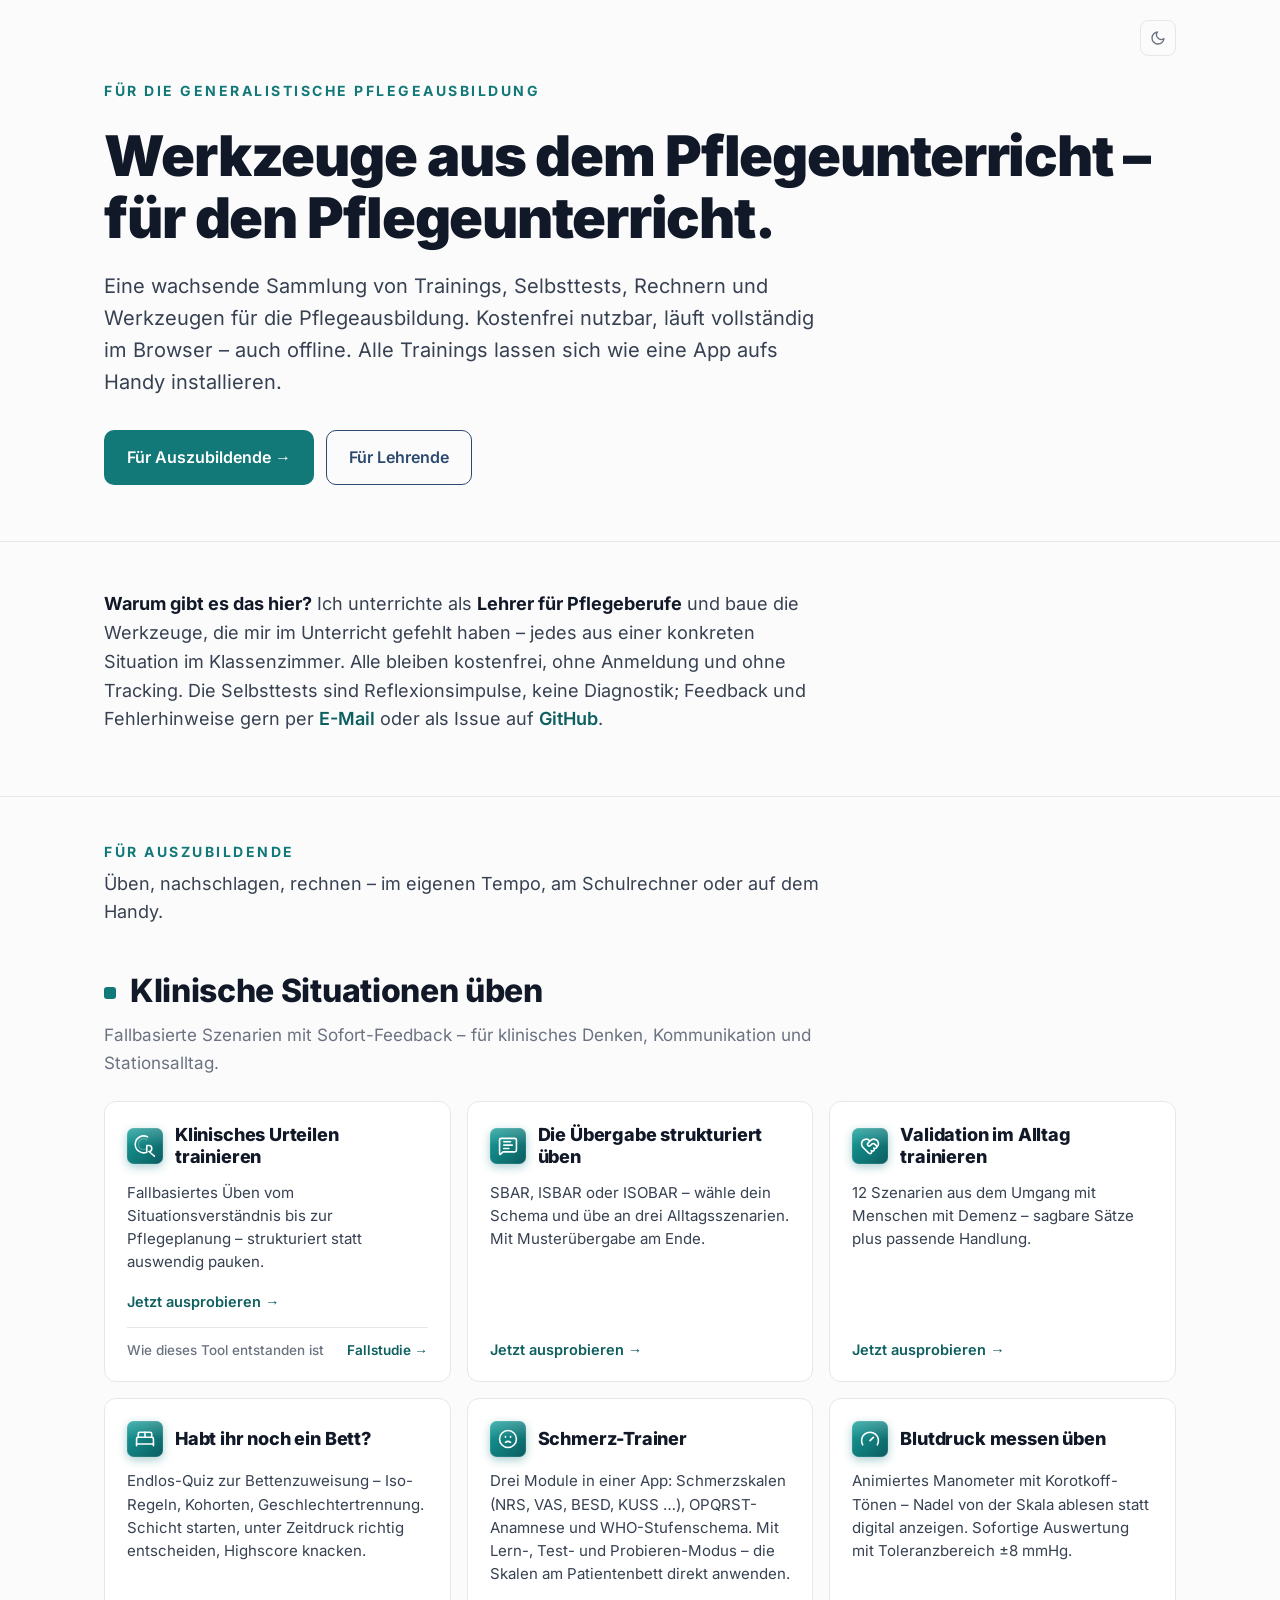
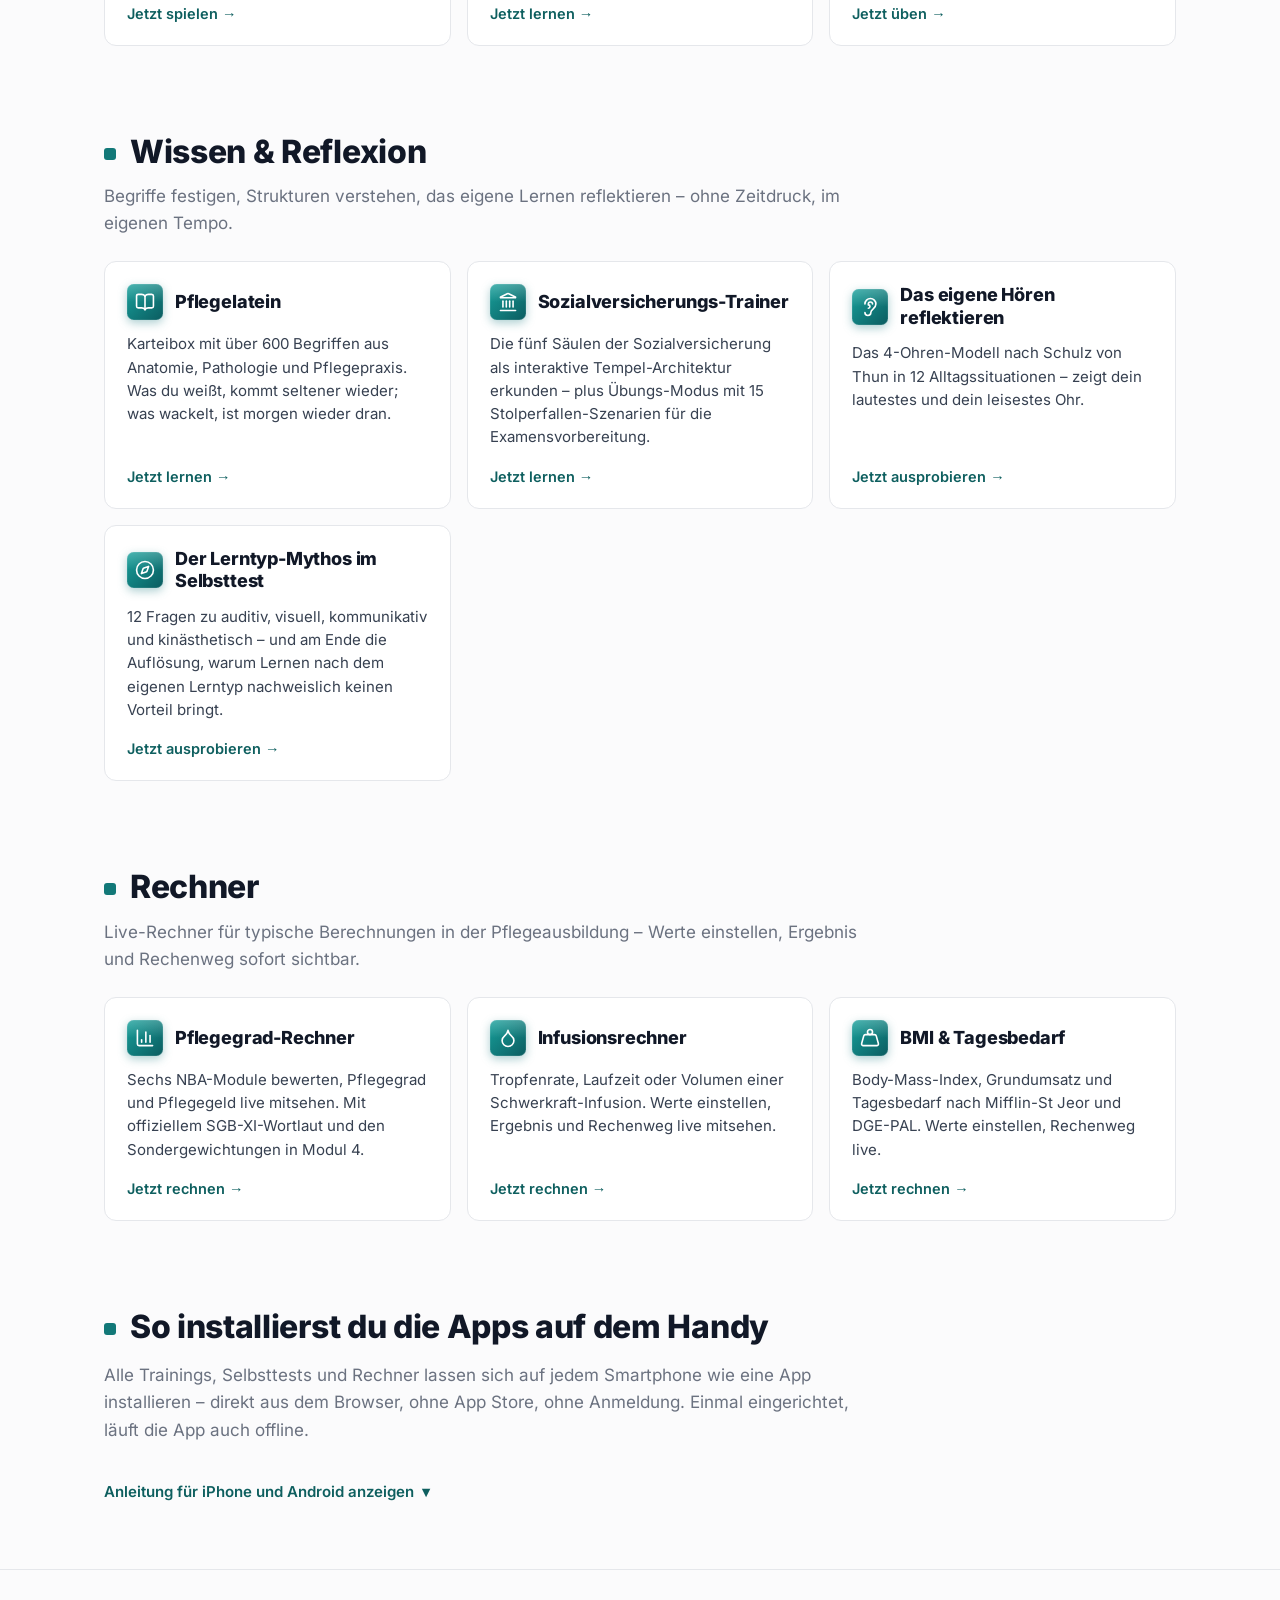
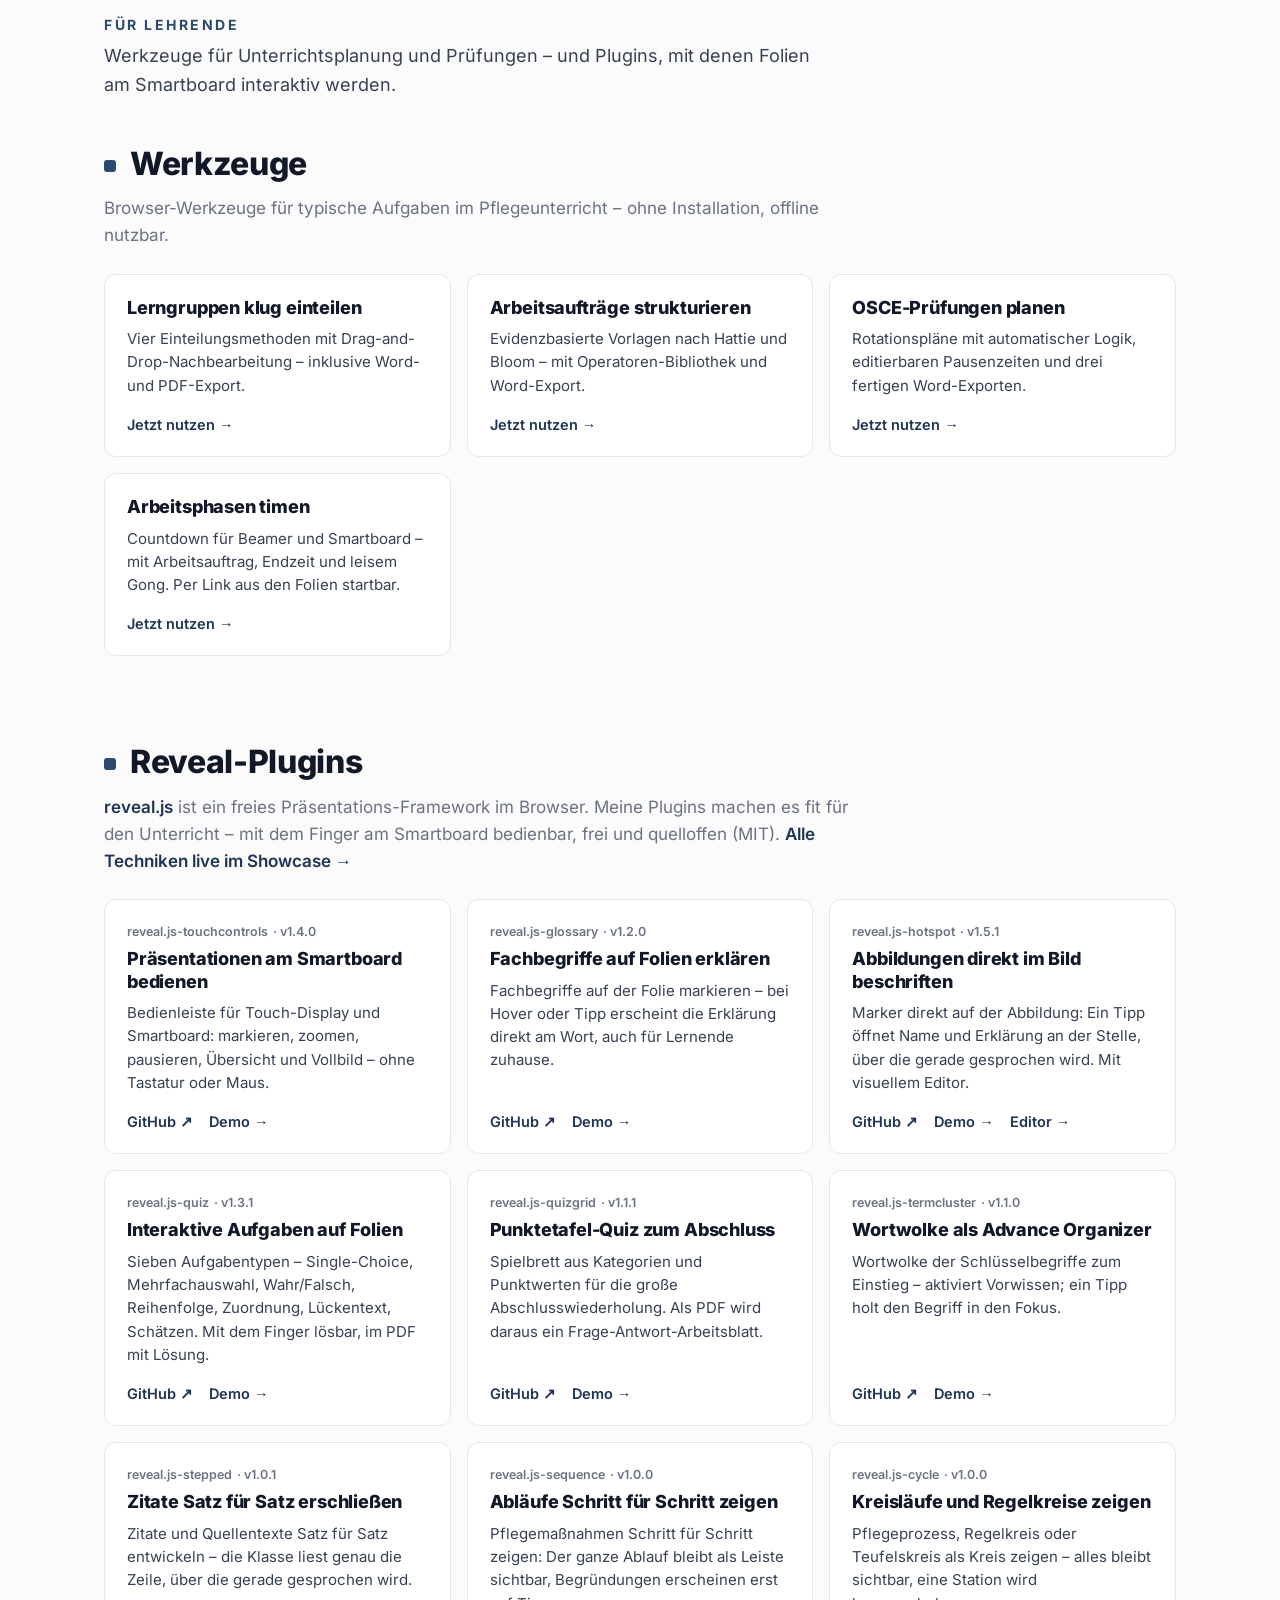
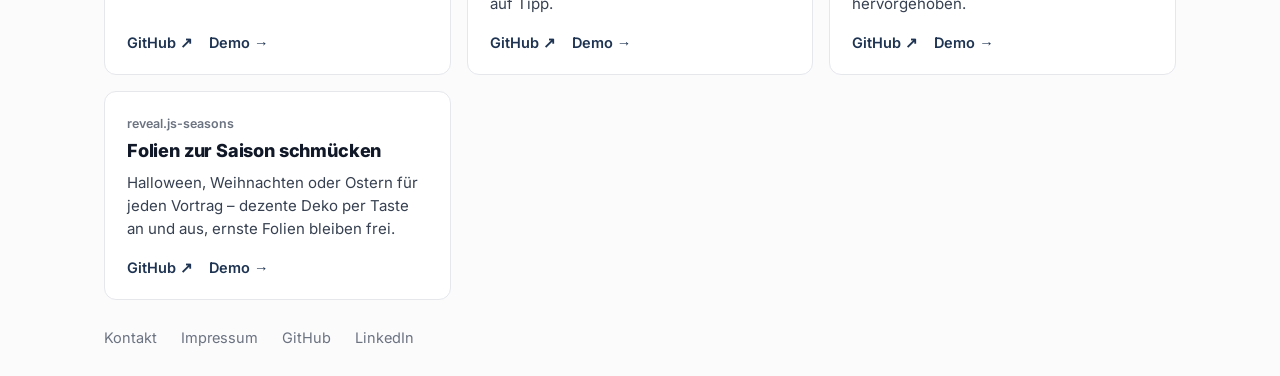
==== commit b40e5277: "Add files via upload" ====
--- a/index.html
+++ b/index.html
@@ -641,6 +641,7 @@
 </head>
 <body>
 
+  <!-- App-Icons: Symbole aus Lucide (https://lucide.dev), ISC-Lizenz, © Lucide Contributors; Teile © Cole Bemis (Feather, MIT) -->
   <!-- Gemeinsame Verläufe für die App-Icons (Tiefe) -->
   <svg width="0" height="0" style="position:absolute" aria-hidden="true" focusable="false"><defs>
     <linearGradient id="fl-ic-grad" x1="0" y1="0" x2="1" y2="1"><stop offset="0" stop-color="#17a09b"/><stop offset="1" stop-color="#0b5c60"/></linearGradient>
@@ -673,7 +674,7 @@
 
   <section class="about">
     <div class="container">
-      <p><strong>Warum gibt es das hier?</strong> Ich unterrichte als <strong>Lehrer für Pflegeberufe</strong> und baue die Werkzeuge, die mir im Unterricht gefehlt haben – jedes aus einer konkreten Situation im Klassenzimmer. Alle bleiben kostenfrei, ohne Anmeldung und ohne Tracking. Die Selbsttests sind Reflexionsimpulse, keine Diagnostik; Feedback und Fehlerhinweise gern per <a href="mailto:c-8347@posteo.de">E-Mail</a> oder als Issue auf <a href="https://github.com/FlorianLoyns" target="_blank" rel="noopener noreferrer">GitHub</a>.</p>
+      <p><strong>Warum gibt es das hier?</strong> Ich unterrichte als <strong>Lehrer für Pflegeberufe</strong> und baue die Werkzeuge, die mir im Unterricht gefehlt haben – jedes aus einer konkreten Situation im Klassenzimmer. Alle bleiben kostenfrei, ohne Anmeldung und ohne Tracking. Die Selbsttests sind Reflexionsimpulse, keine Diagnostik; Feedback und Fehlerhinweise gern per <a href="mailto:r-5182@florianloyns.com">E-Mail</a> oder als Issue auf <a href="https://github.com/FlorianLoyns" target="_blank" rel="noopener noreferrer">GitHub</a>.</p>
     </div>
   </section>
 
@@ -1016,7 +1017,7 @@
           <div class="card marine" data-repo="reveal.js-quiz">
             <span class="tag tag-plain">reveal.js-quiz</span>
             <h3>Interaktive Aufgaben auf Folien</h3>
-            <p>Fünf Aufgabentypen – Single-Choice, Mehrfachauswahl, Wahr/Falsch, Reihenfolge, Zuordnung. Mit dem Finger lösbar, im PDF mit Lösung.</p>
+            <p>Sieben Aufgabentypen – Single-Choice, Mehrfachauswahl, Wahr/Falsch, Reihenfolge, Zuordnung, Lückentext, Schätzen. Mit dem Finger lösbar, im PDF mit Lösung.</p>
             <div class="card-actions">
               <a href="https://github.com/florianloyns/reveal.js-quiz" target="_blank" rel="noopener noreferrer">GitHub ↗</a>
               <a href="https://florianloyns.com/reveal.js-quiz/demo.html" target="_blank" rel="noopener noreferrer">Demo →</a>
@@ -1073,6 +1074,16 @@
             </div>
           </div>
 
+          <div class="card marine" data-repo="reveal.js-seasons">
+            <span class="tag tag-plain">reveal.js-seasons</span>
+            <h3>Folien zur Saison schmücken</h3>
+            <p>Halloween, Weihnachten oder Ostern für jeden Vortrag – dezente Deko per Taste an und aus, ernste Folien bleiben frei.</p>
+            <div class="card-actions">
+              <a href="https://github.com/florianloyns/reveal.js-seasons" target="_blank" rel="noopener noreferrer">GitHub ↗</a>
+              <a href="https://florianloyns.com/reveal.js-seasons/demo.html" target="_blank" rel="noopener noreferrer">Demo →</a>
+            </div>
+          </div>
+
         </div>
       </div>
     </section>
@@ -1082,7 +1093,7 @@
   <footer>
     <div class="container">
       <div class="row">
-        <a href="mailto:c-8347@posteo.de">Kontakt</a>
+        <a href="mailto:r-5182@florianloyns.com">Kontakt</a>
         <a href="https://florianloyns.com/Impressum/">Impressum</a>
         <a href="https://github.com/FlorianLoyns" target="_blank" rel="noopener noreferrer">GitHub</a>
         <a href="https://www.linkedin.com/in/florianloyns/" target="_blank" rel="noopener noreferrer">LinkedIn</a>
